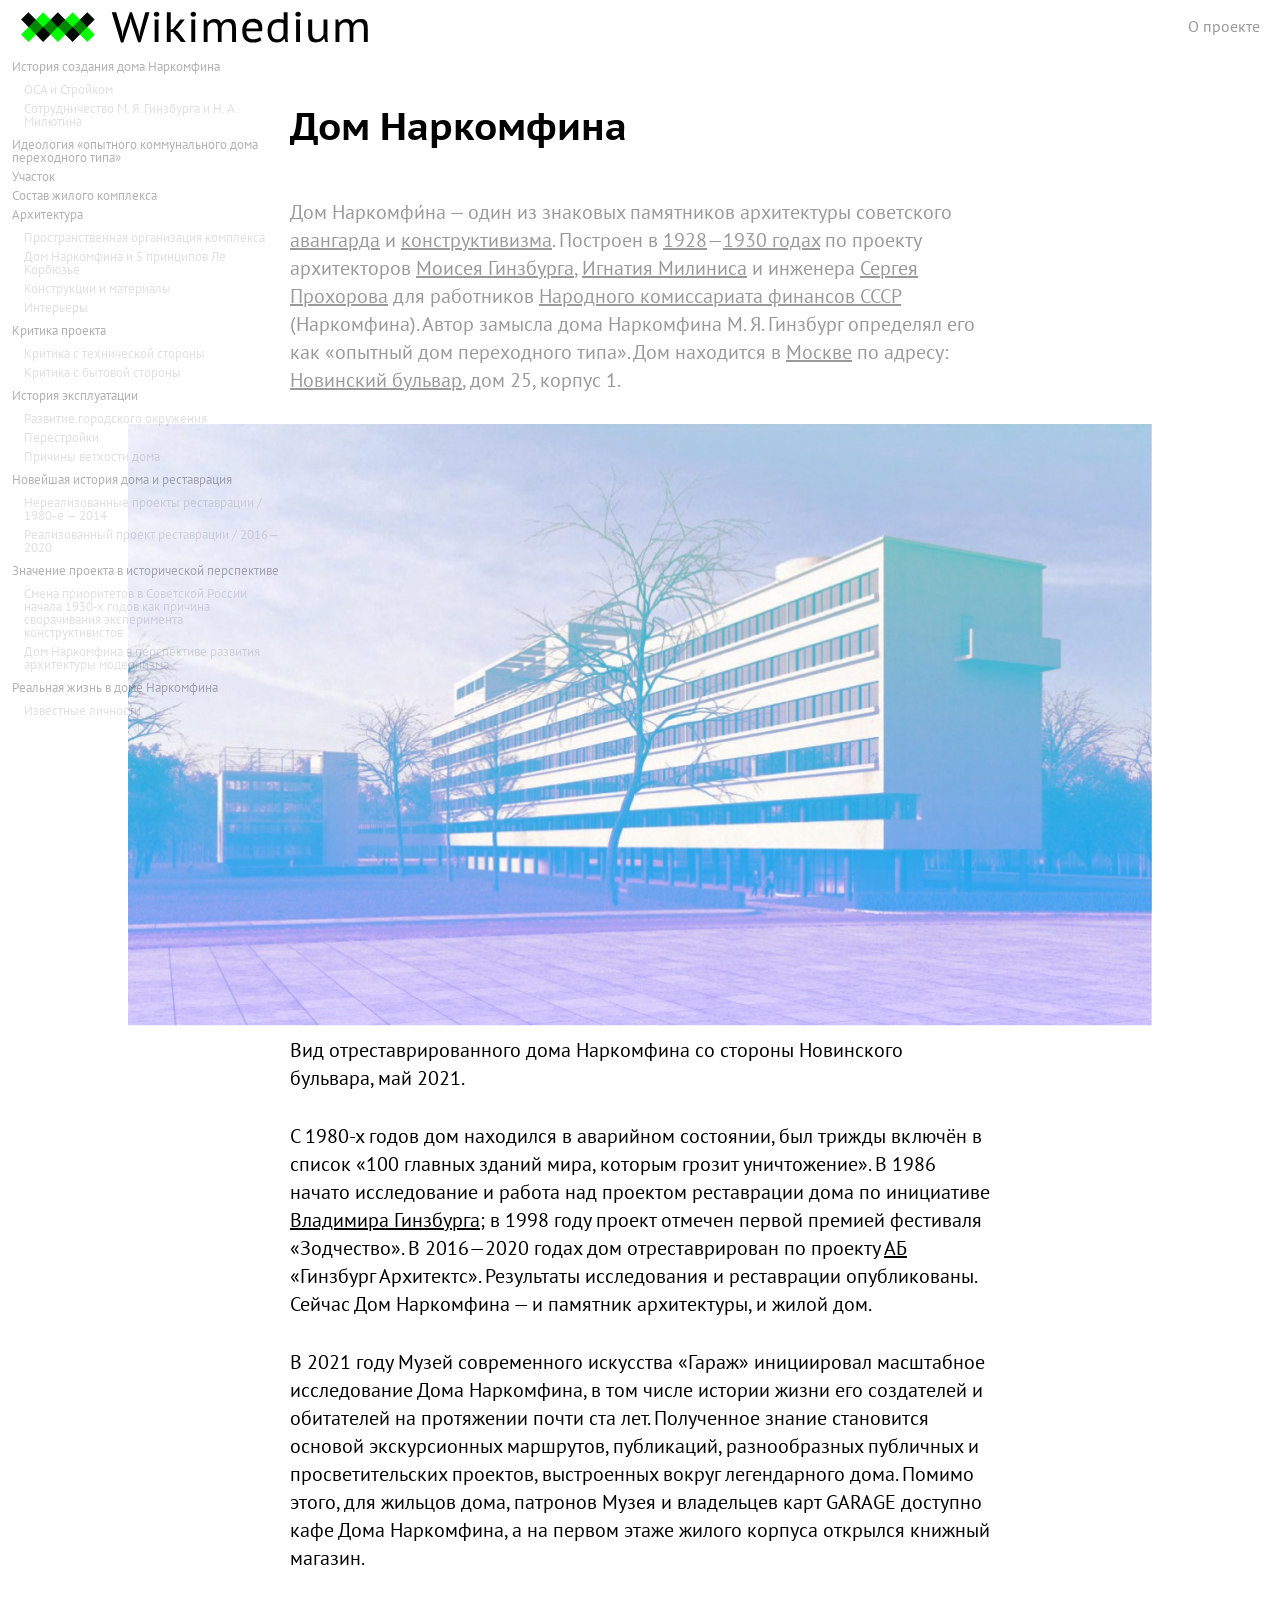
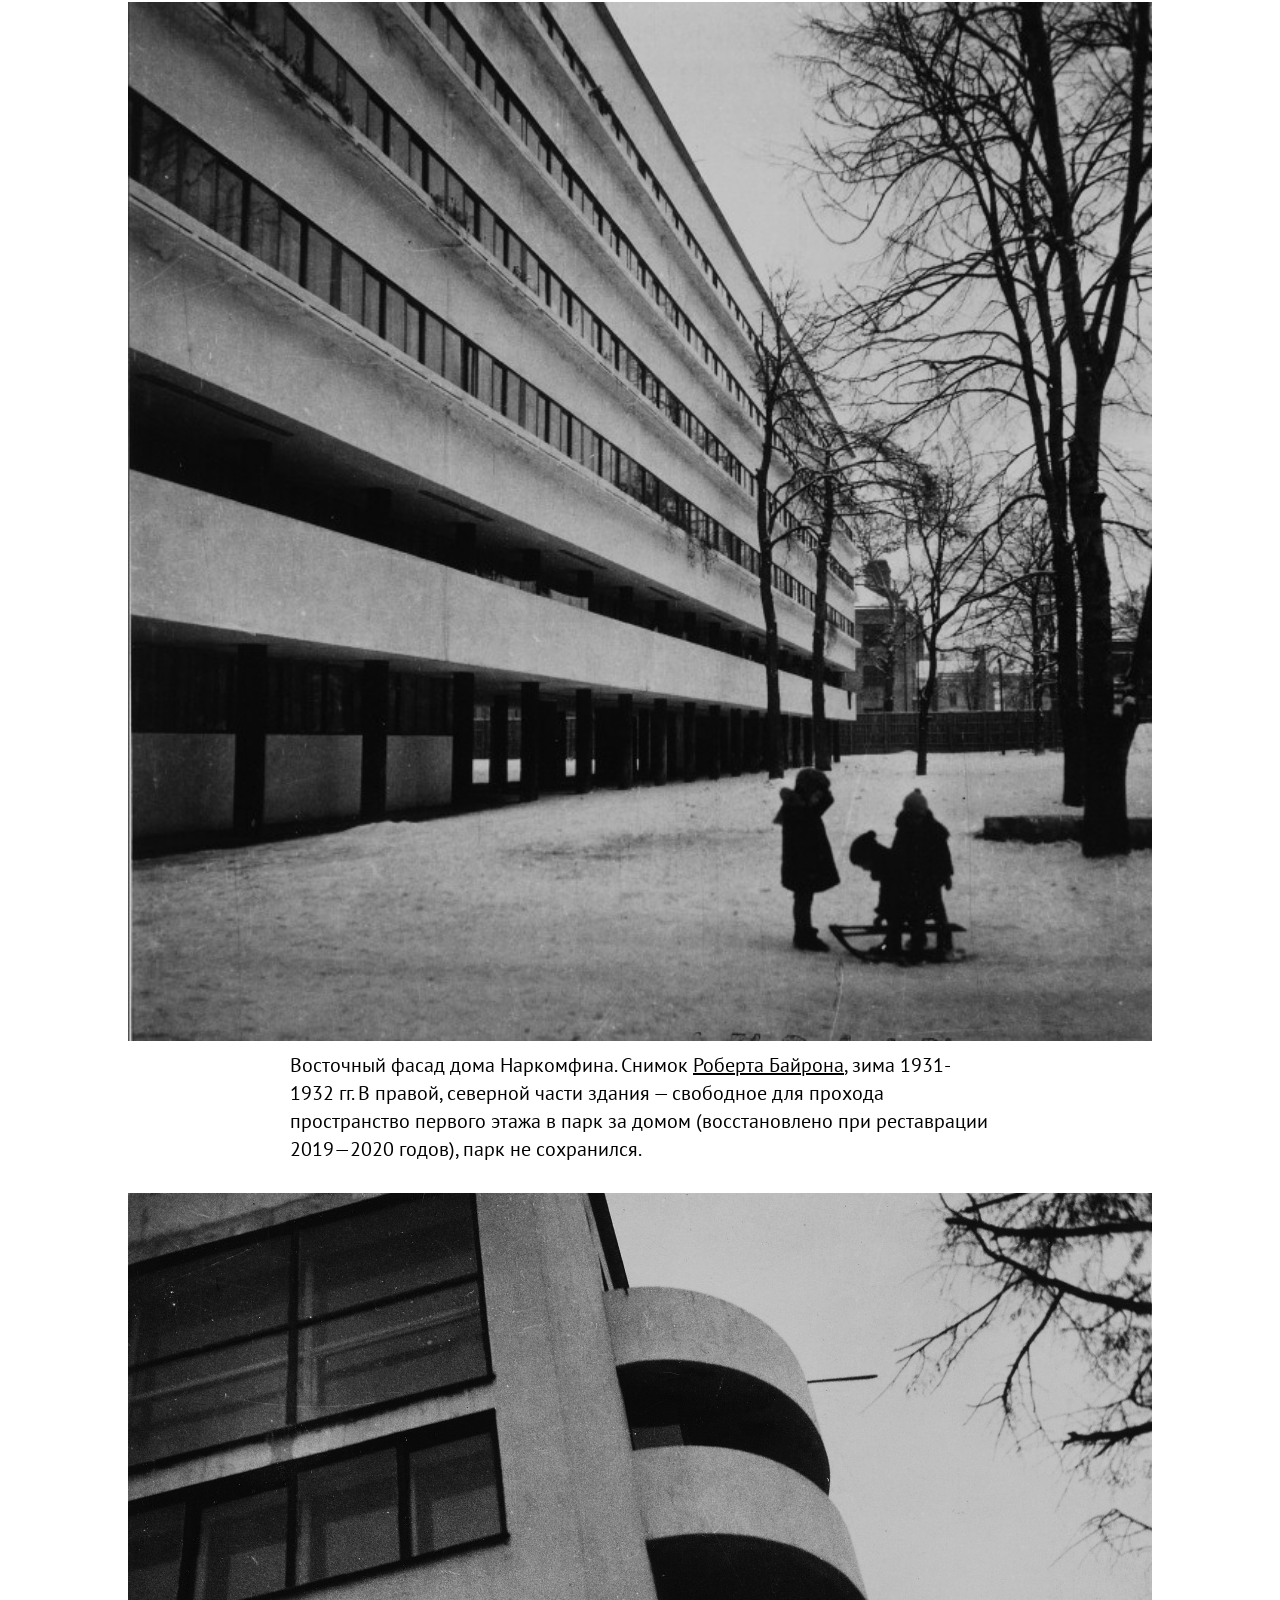
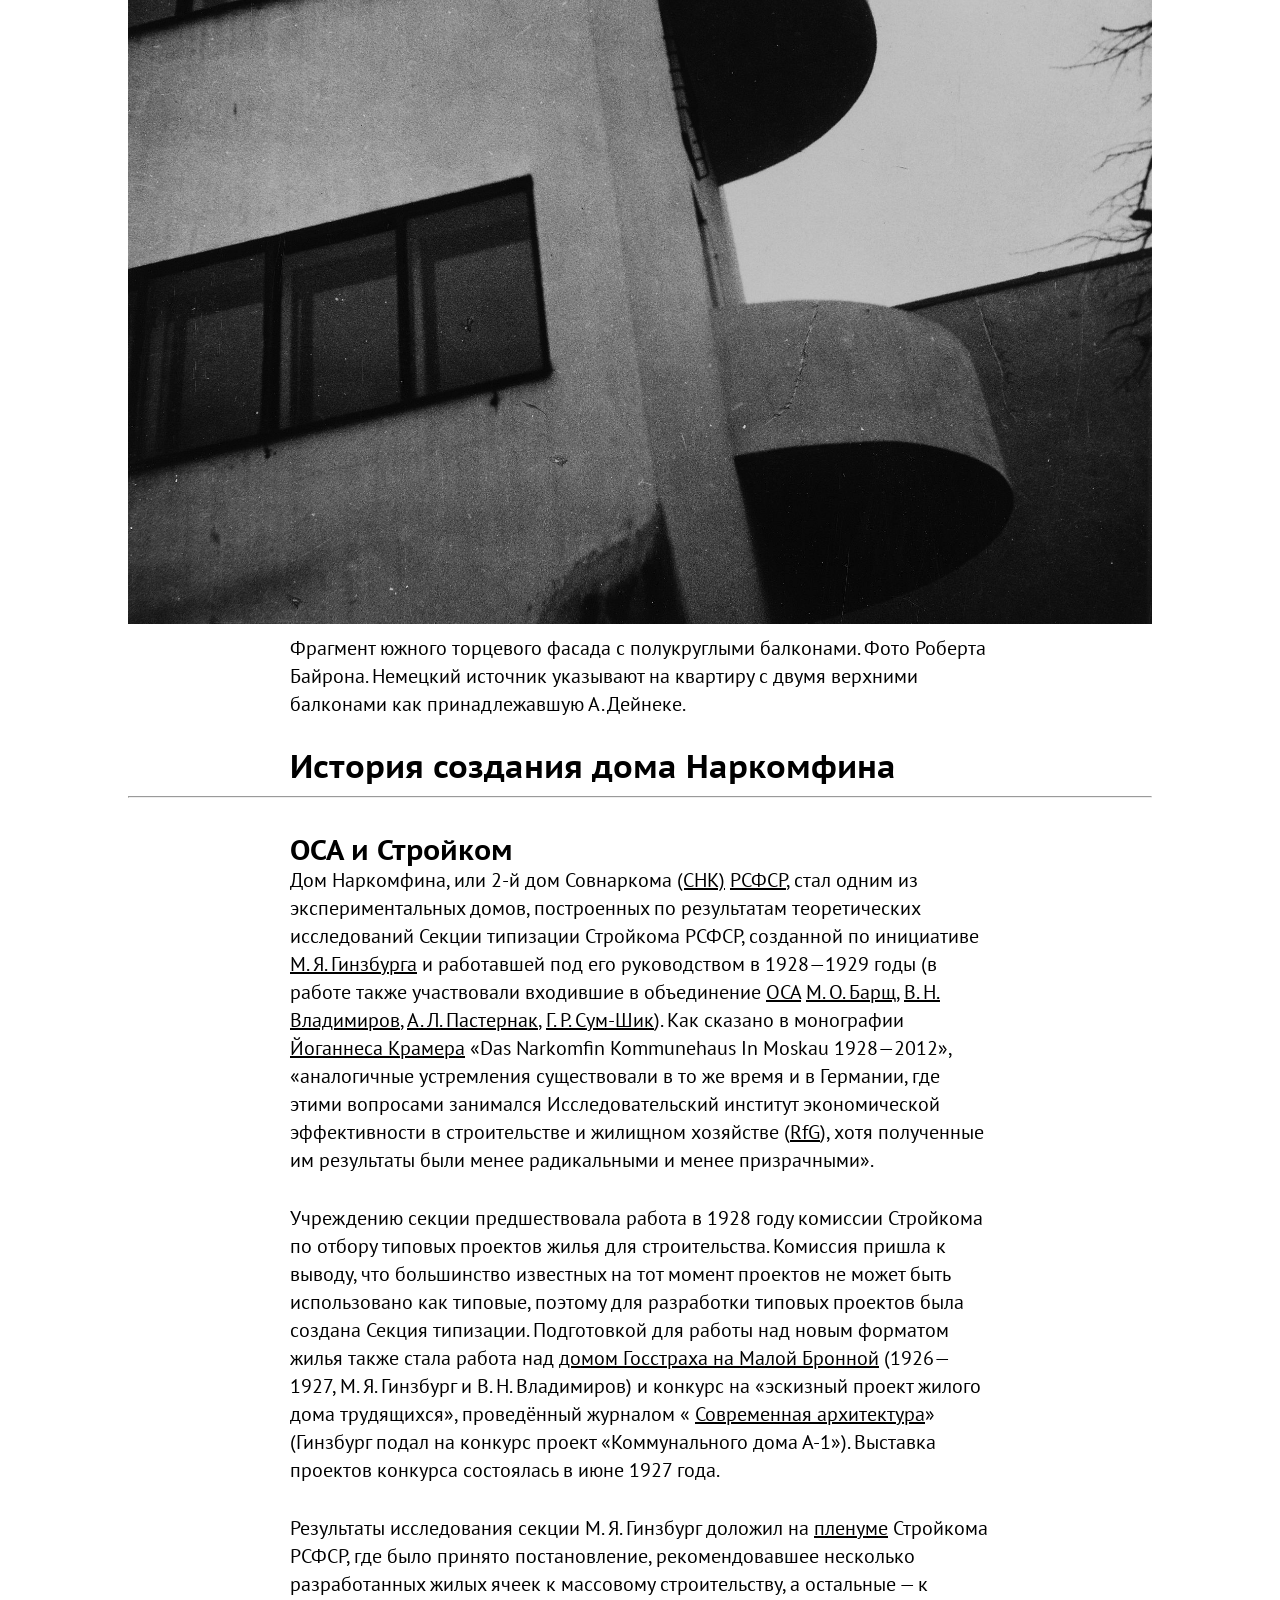
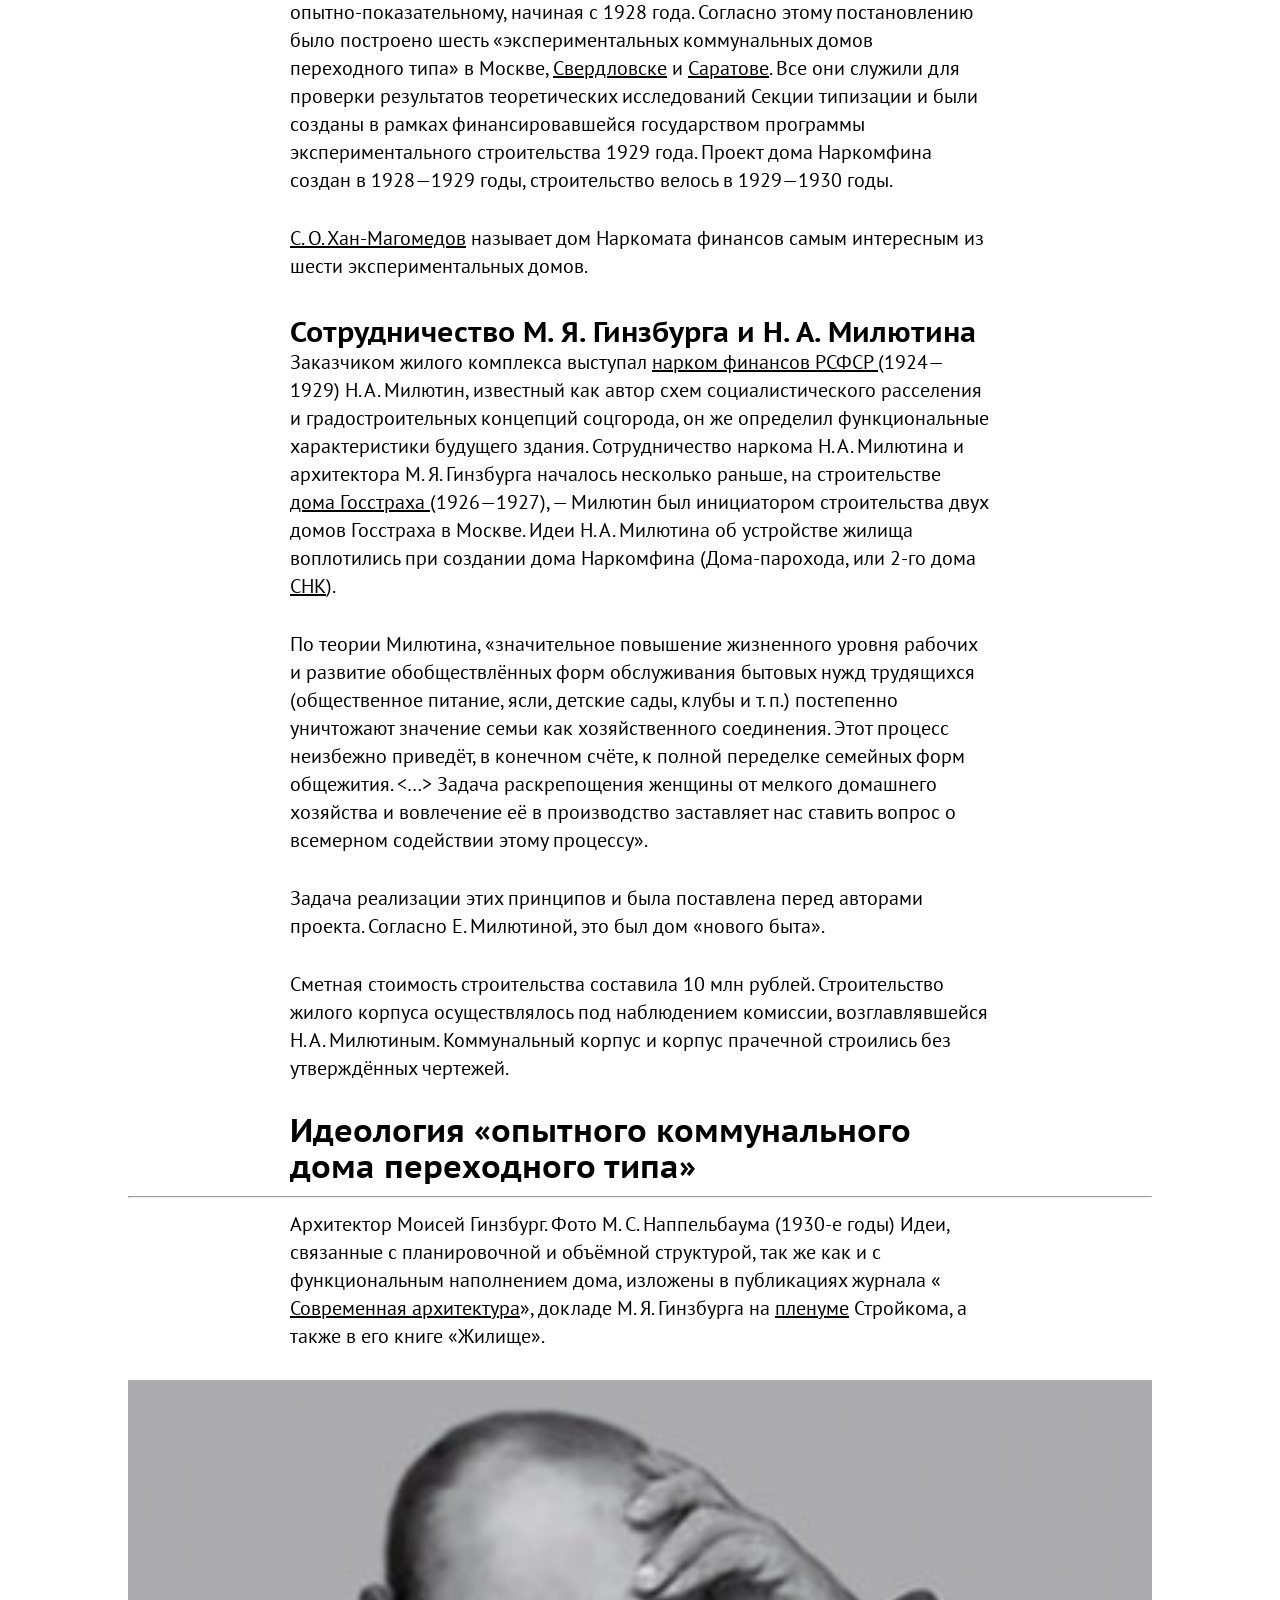
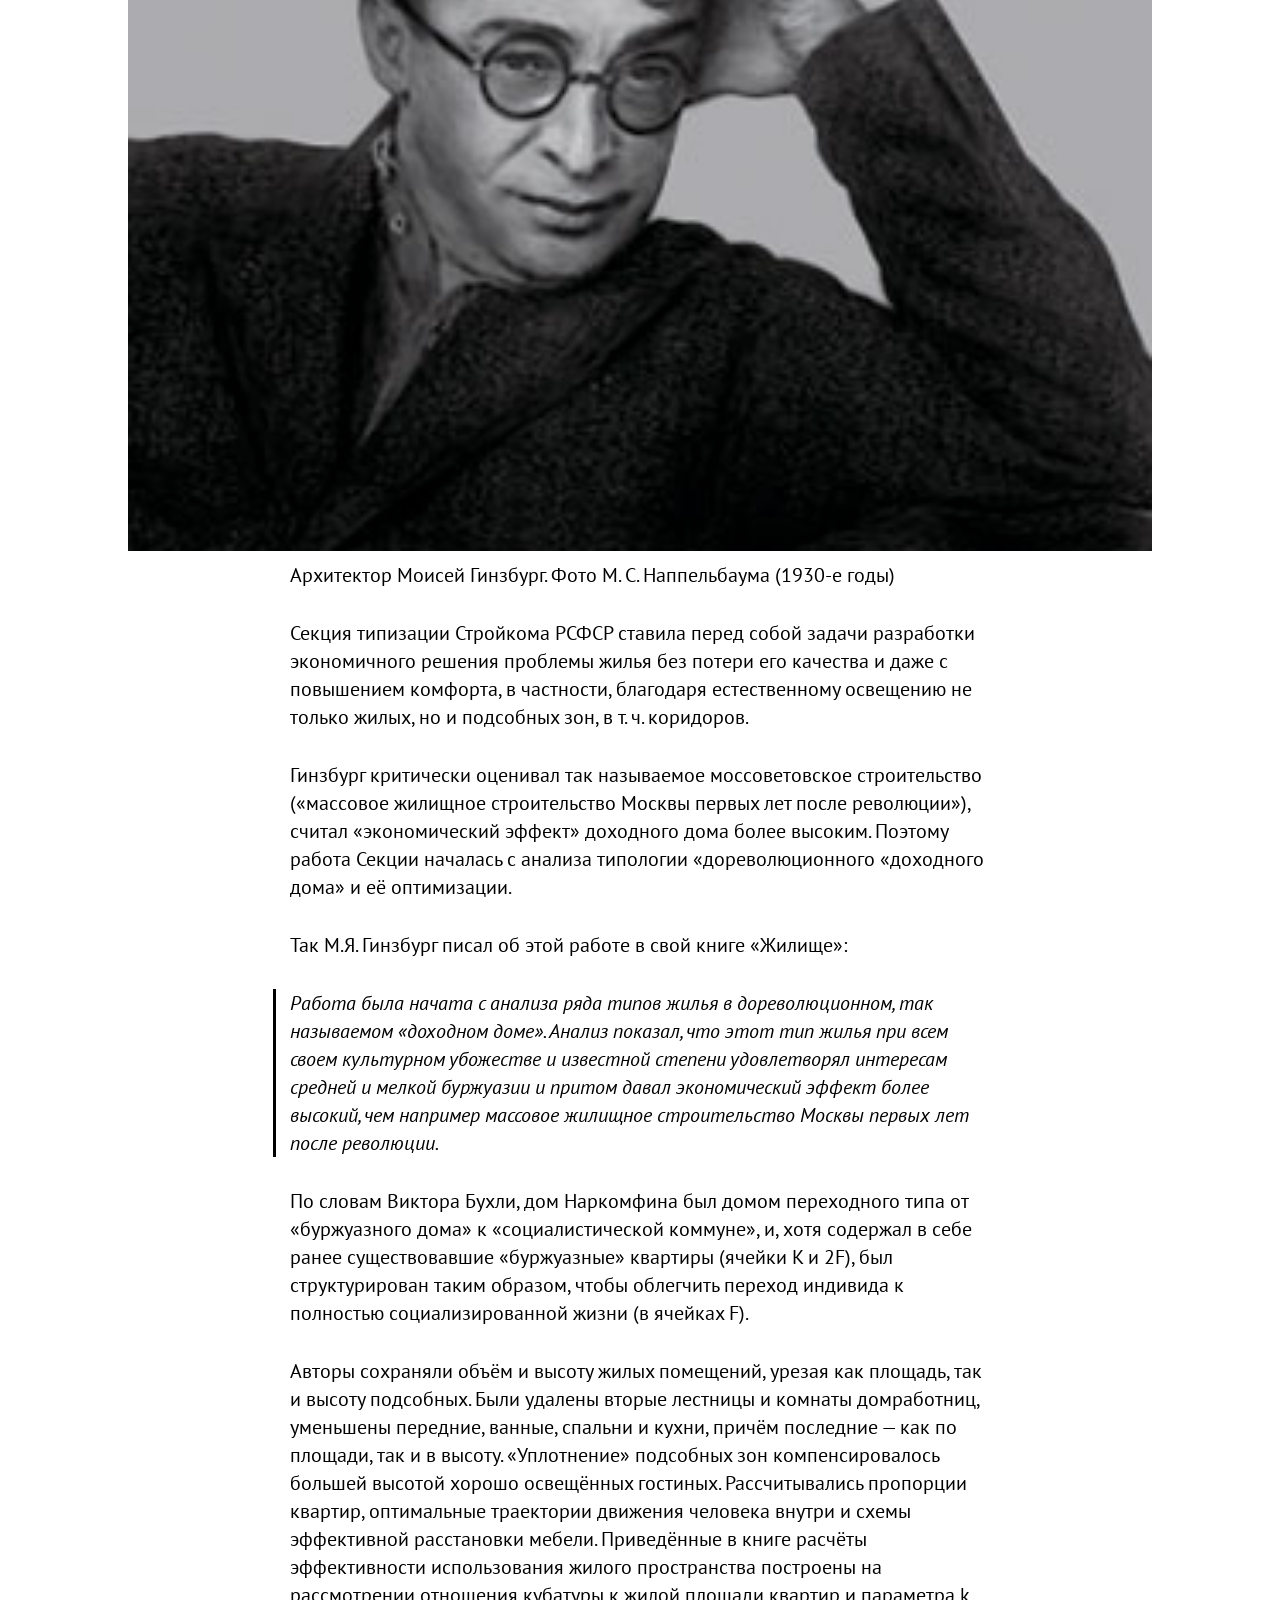
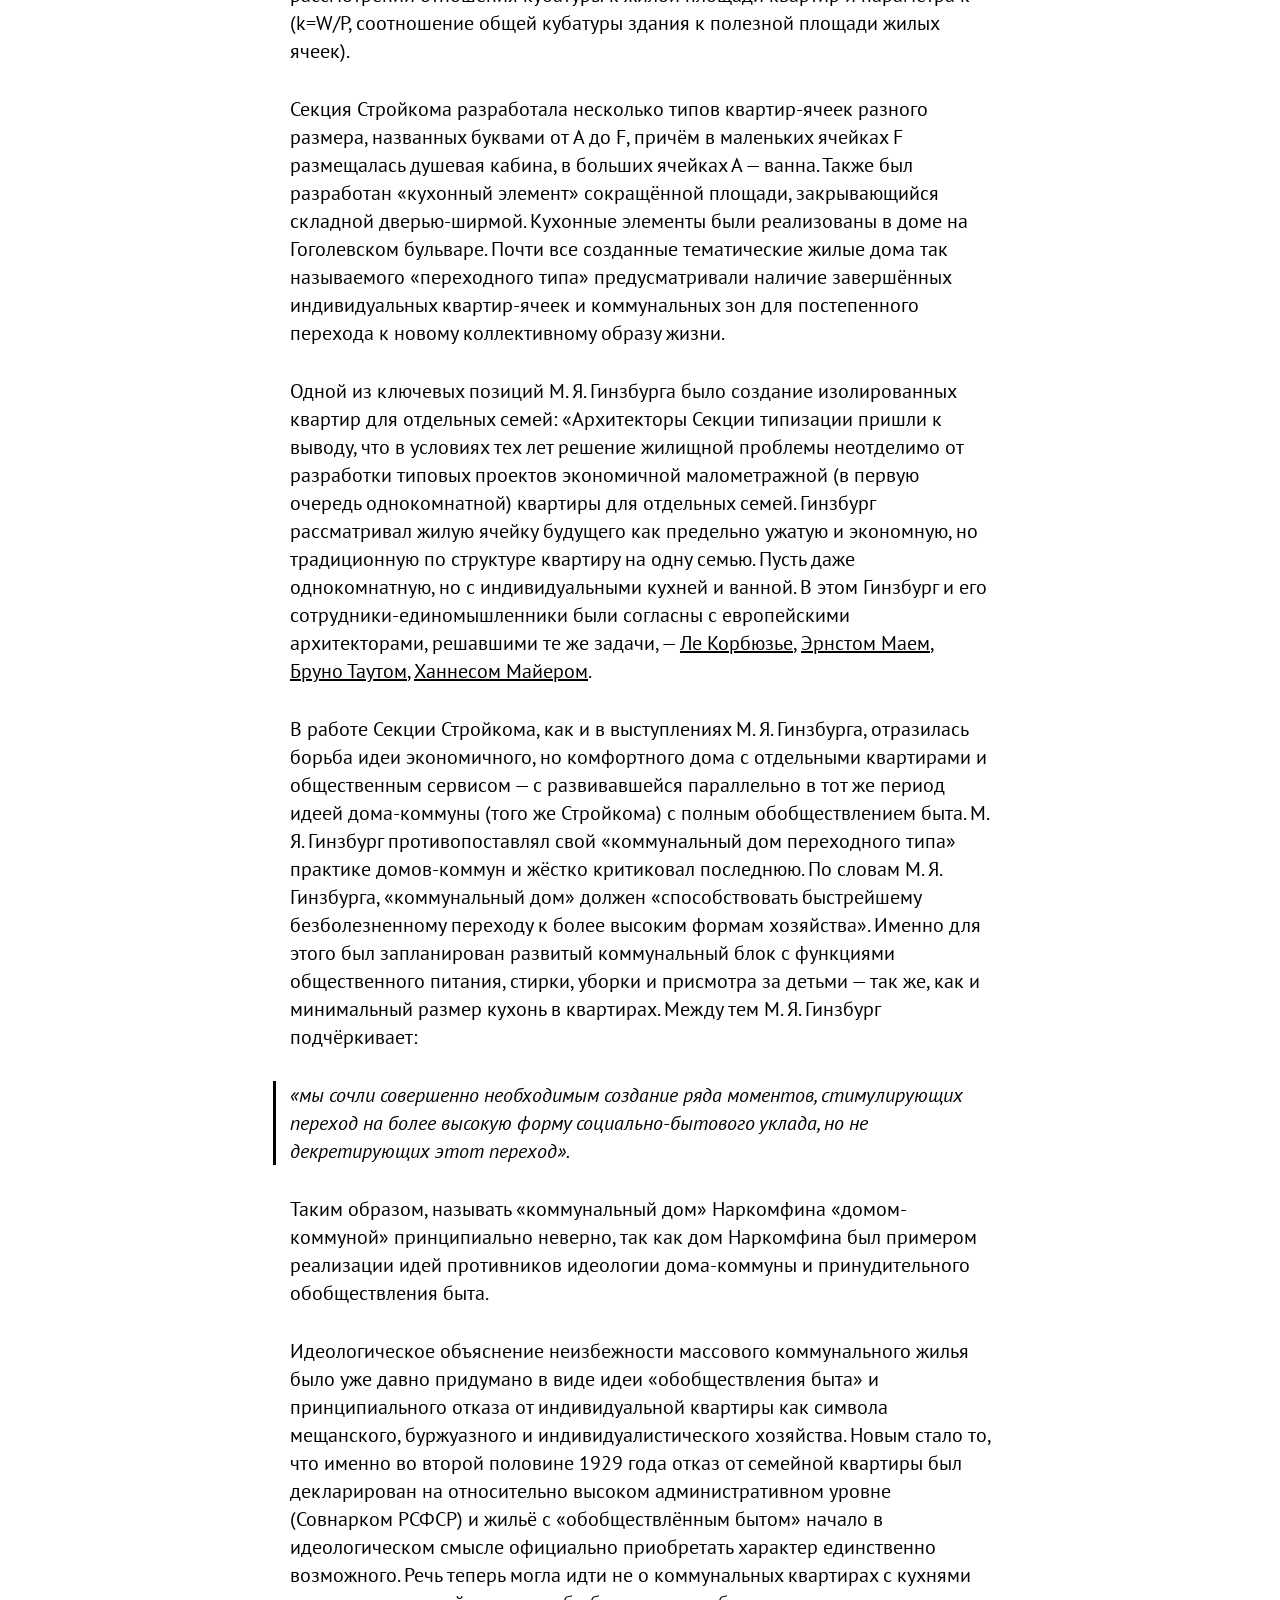
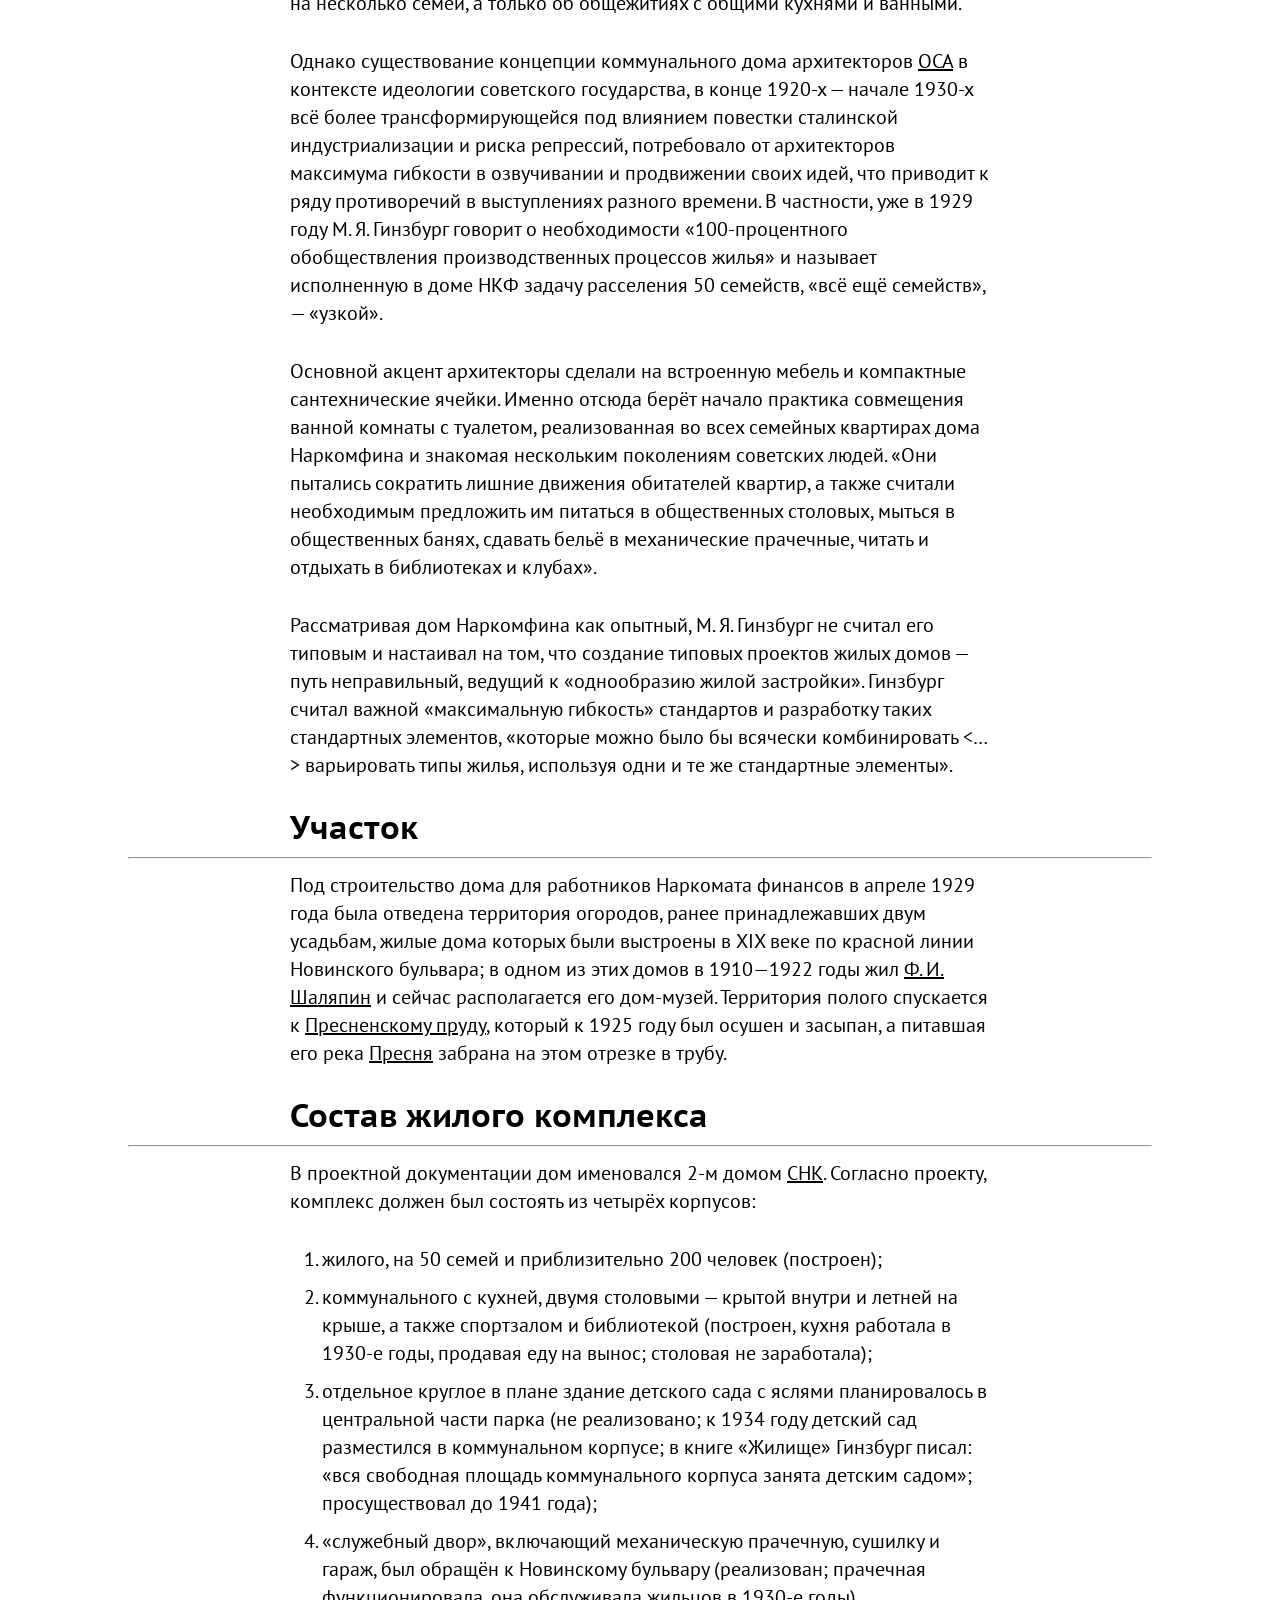
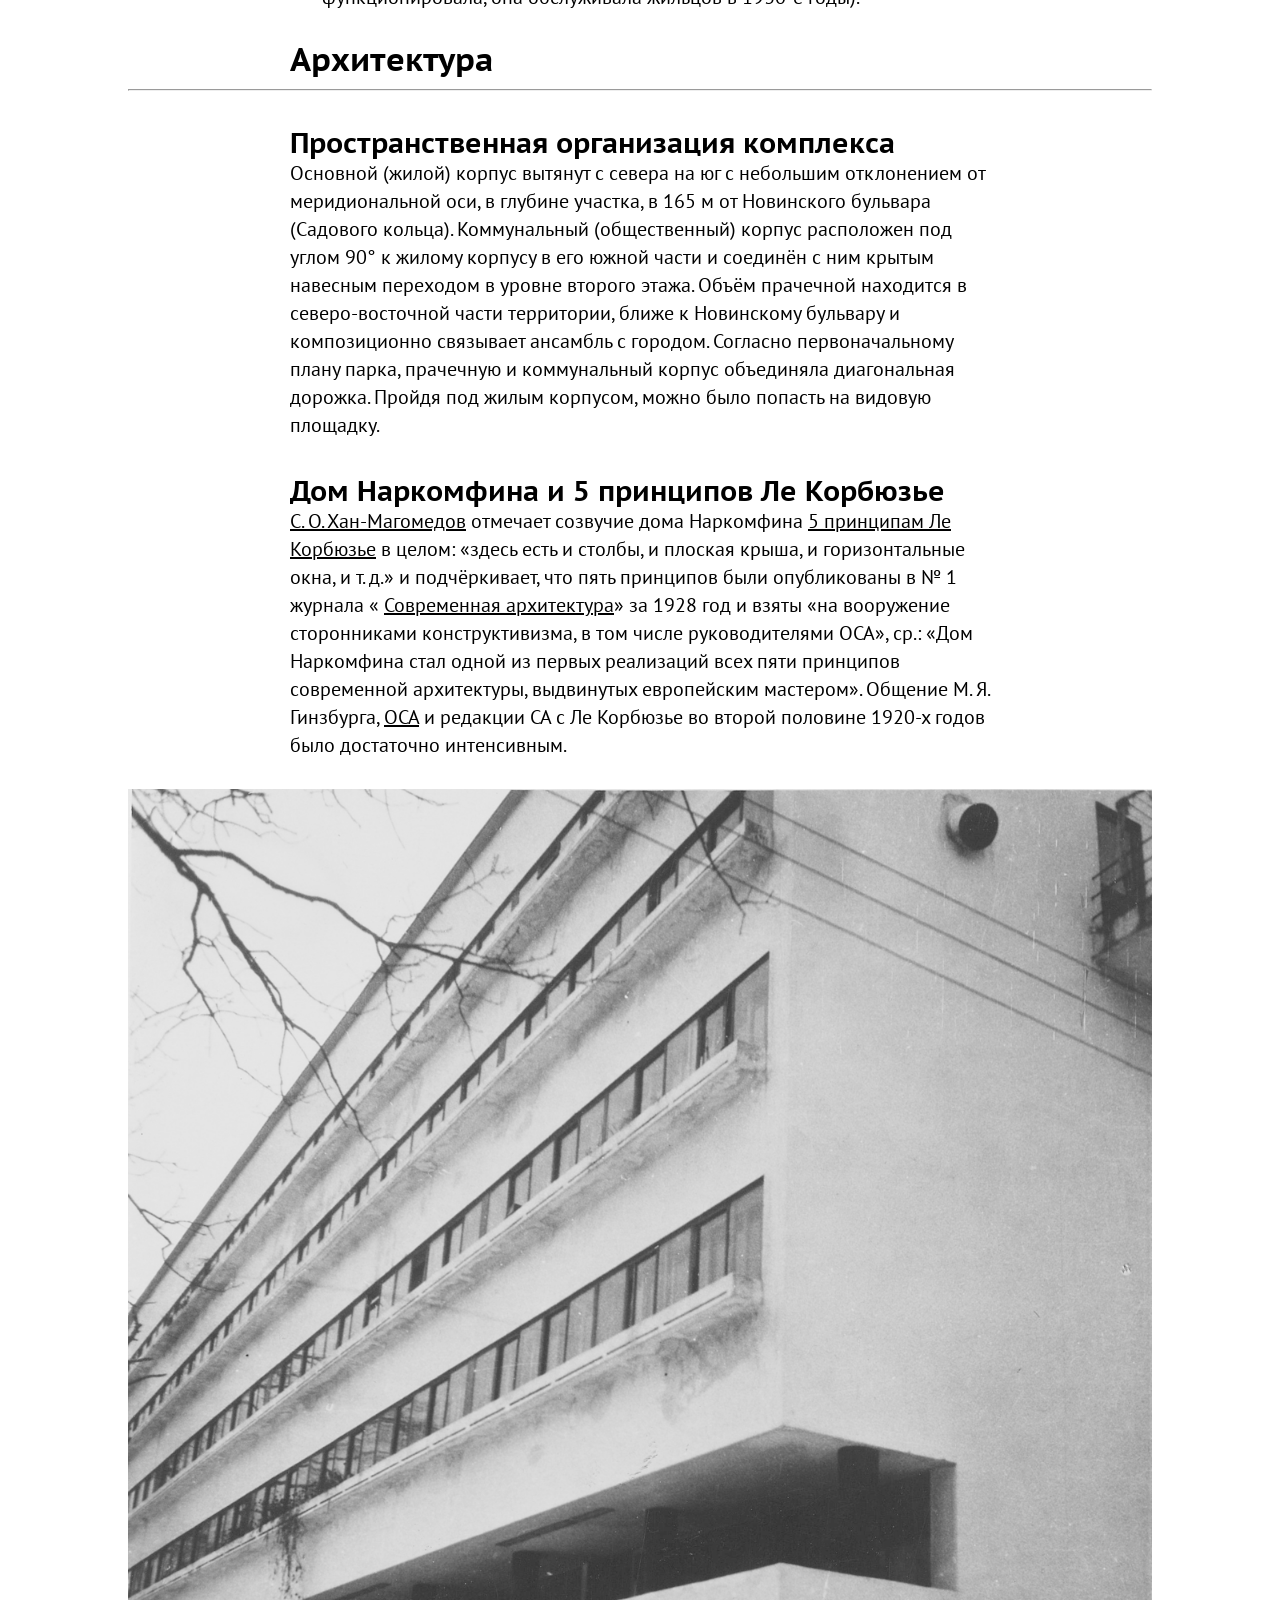
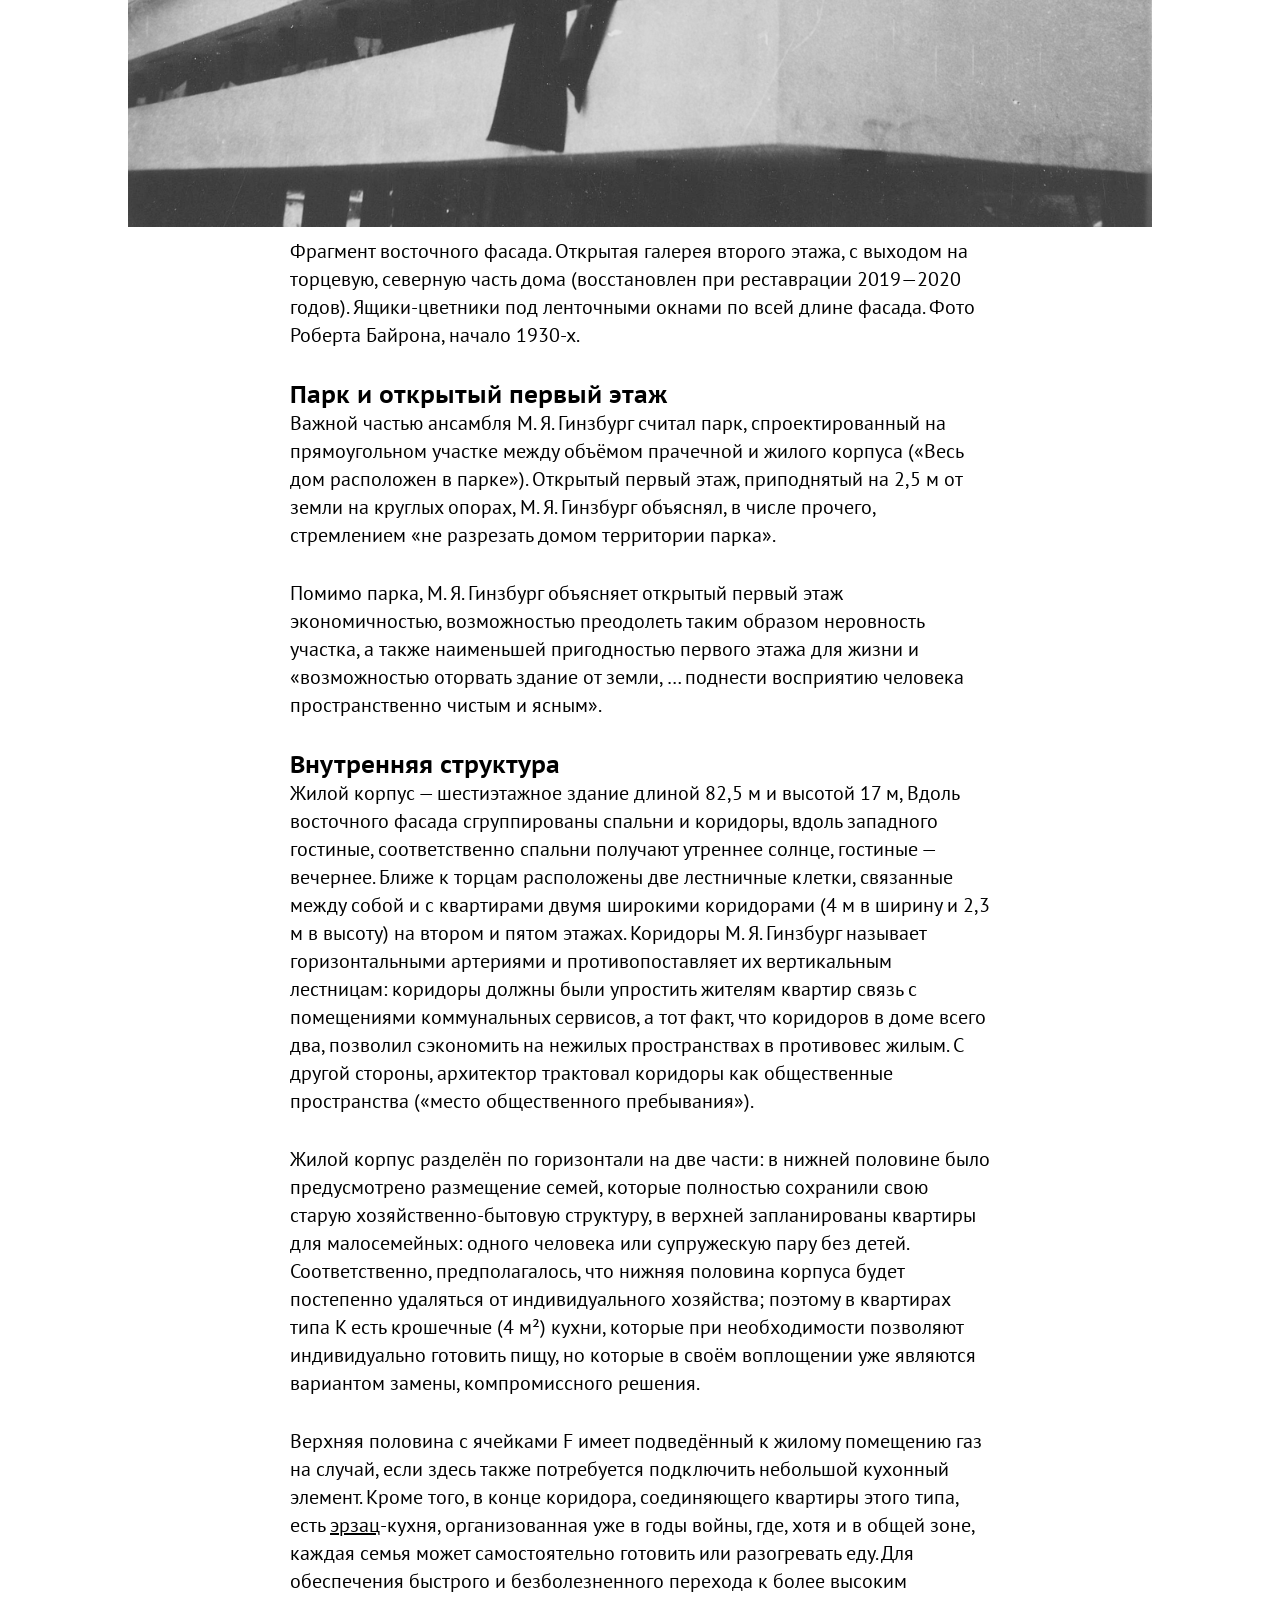
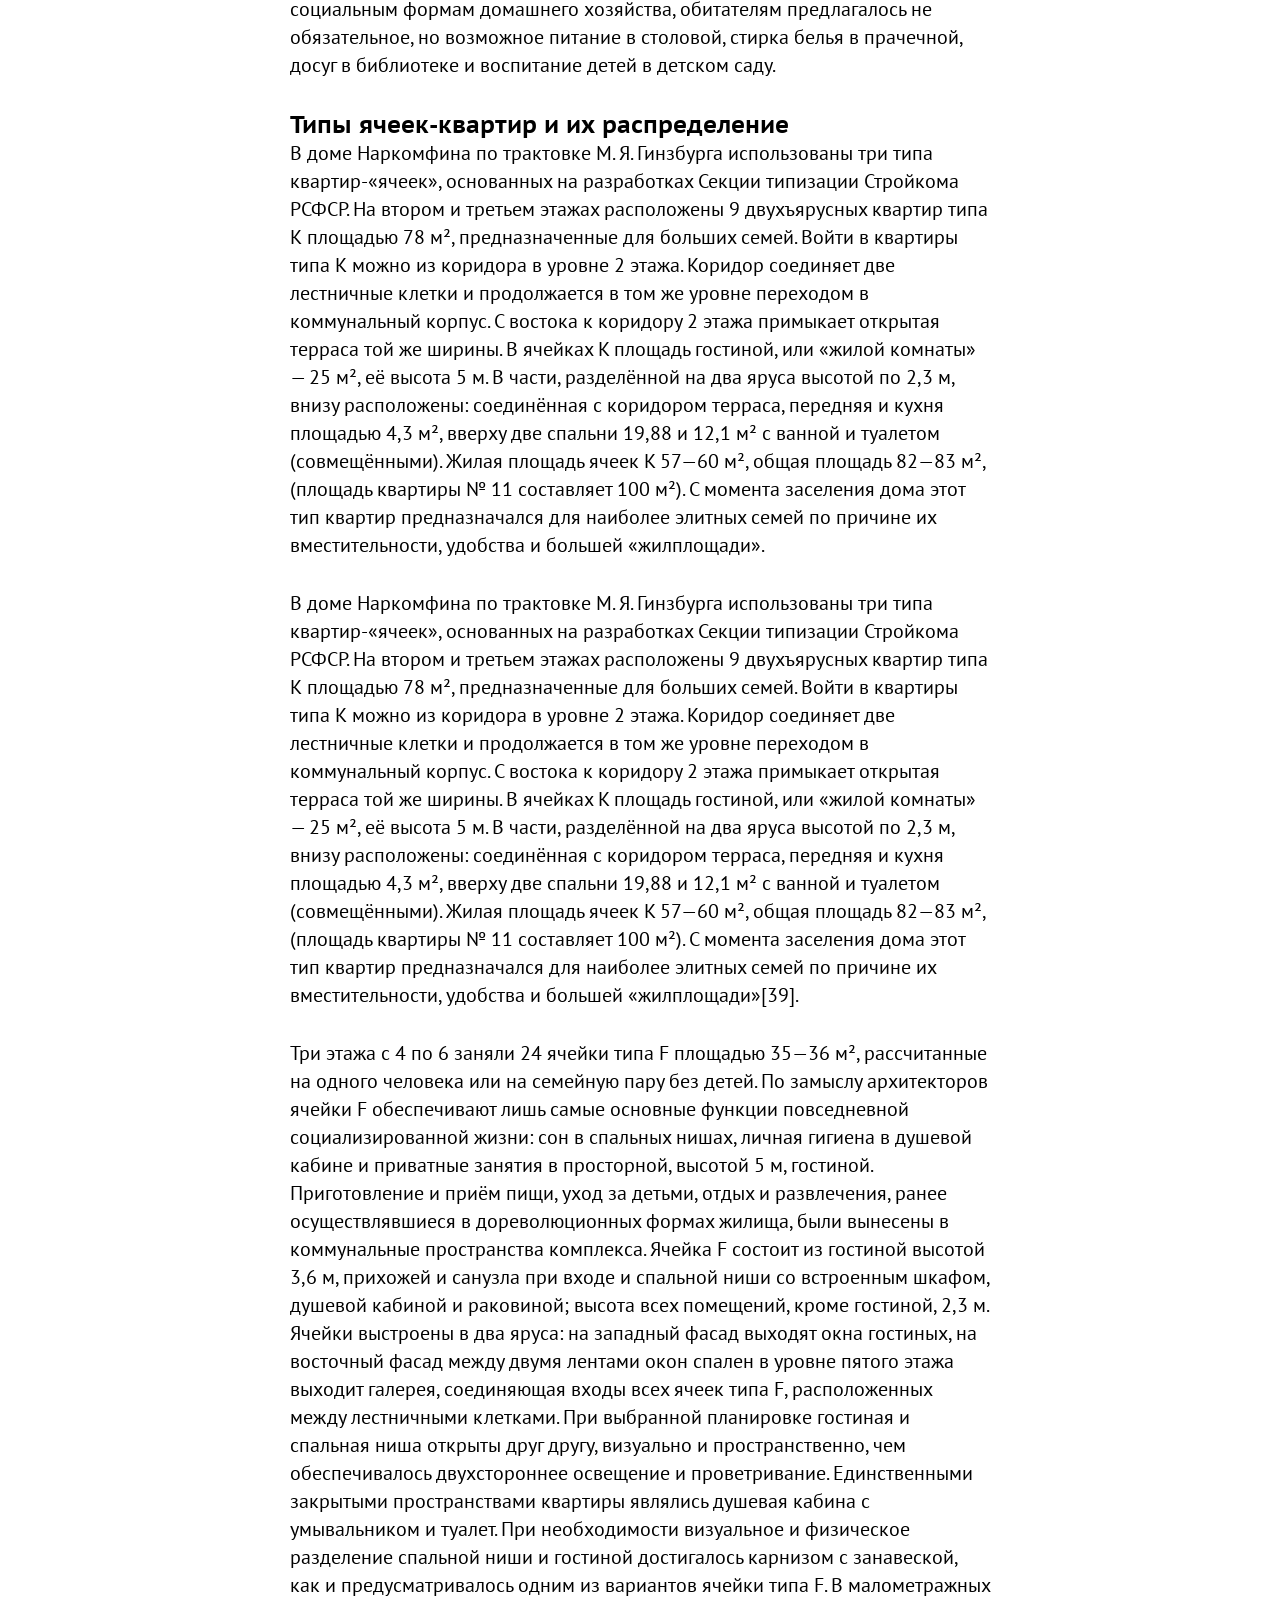
==== index.html @ addee4f9 "подготовка к публикации" ====
<!DOCTYPE html>
<html lang="ru">
  <head>
    <meta charset="UTF-8" />
    <meta name="viewport" content="width=device-width, initial-scale=1.0" />
    <title>Дом наркомфина</title>
    <link rel="stylesheet" href="stylesheets/style.css" />
    <link rel="icon" href="images/favicon.ico" type="images/x-icon" />
    <link rel="icon" href="images/favicon.png" type="images/png" />
  </head>
  <body>
    <nav class="menubar">
      <a href="index.html">
        <img src="images/logo.svg" alt="" />
      </a>
      <a href="about.html">О проекте</a>
    </nav>
    <nav class="sidebar">
      <ol>
        <li>
          <a href="#1">История создания дома Наркомфина</a>
          <ol>
            <li><a href="#1_1">ОСА и Стройком</a></li>
            <li>
              <a href="#1_2">Сотрудничество М. Я. Гинзбурга и Н. А. Милютина</a>
            </li>
          </ol>
        </li>
        <li>
          <a href="#2"
            >Идеология «опытного коммунального дома переходного типа»</a
          >
        </li>
        <li><a href="#3">Участок</a></li>
        <li><a href="#4">Состав жилого комплекса</a></li>
        <li>
          <a href="#5">Архитектура</a>
          <ol>
            <li>
              <a href="#5_1">Пространственная организация комплекса</a>
            </li>
            <li>
              <a href="#5_2">Дом Наркомфина и 5 принципов Ле Корбюзье</a>
              <!--<ol>
                <li><a href="#5_2_1">Парк и открытый первый этаж</a></li>
                <li><a href="#5_2_2">Внутренняя структура</a></li>
                <li>
                  <a href="#5_2_3">Типы ячеек-квартир и их распределение</a>
                </li>
                <li>
                  <a href="#5_2_4">Архитектура коммунального корпуса</a>
                </li>
                <li><a href="#5_2_5">Фасады</a></li>
              </ol>-->
            </li>
            <li>
              <a href="#5_3">Конструкции и материалы</a>
              <!-- <ol>
                <li><a href="#5_3_1">Железобетонный каркас</a></li>
                <li><a href="#5_3_2">Блоки Прохорова</a></li>
                <li><a href="#5_3_3">Инженерные коммуникации</a></li>
                <li><a href="#5_3_4">Внешние стены</a></li>
                <li>
                  <a href="#5_3_5">Другие экспериментальные материалы</a>
                </li>
                <li><a href="#5_3_6">Цветочницы</a></li>
              </ol> -->
            </li>
            <li>
              <a href="#5_4">Интерьеры</a>
              <!-- <ol>
                <li><a href="#5_4_1">Освещение</a></li>
                <li><a href="#5_4_2">Сдвижные окна</a></li>
                <li><a href="#5_4_3">Цвет</a></li>
              </ol> -->
            </li>
          </ol>
        </li>
        <li>
          <a href="#6">Критика проекта</a>
          <ol>
            <li><a href="#6_1">Критика с технической стороны</a></li>
            <li><a href="#6_2">Критика с бытовой стороны</a></li>
          </ol>
        </li>
        <li>
          <a href="#7">История эксплуатации</a>
          <ol>
            <li><a href="#7_1">Развитие городского окружения</a></li>
            <li><a href="#7_2">Перестройки</a></li>
            <li><a href="#7_3">Причины ветхости дома</a></li>
          </ol>
        </li>
        <li><a href="#8">Новейшая история дома и реставрация</a></li>
        <ol>
          <li>
            <a href="#8_1"
              >Нереализованные проекты реставрации / 1980-е — 2014</a
            >
            <!-- <ol>
              <li>
                <a href="#8_1_1">Первый проект / конец 1980-х годов</a>
              </li>
              <li><a href="#8_1_2">Второй проект / 1990-е годы</a></li>
              <li>
                <a href="#8_1_3">Третий проект / начало 2000-х / апарт-отель</a>
              </li>
              <li><a href="#8_1_4">Эскизный проект / 2014</a></li>
            </ol> -->
          </li>
          <li>
            <a href="#8_2">Реализованный проект реставрации / 2016—2020</a>
            <!-- <ol>
              <li>
                <a href="#8_2_1"
                  >Реставрация объемно-пространственного решения и фасадов</a
                >
              </li>
              <li>
                <a href="8_2_2">Реставрация конструкций и кладки стен</a>
              </li>
              <li>
                <a href="8_2_3"
                  >Реставрация и замена, дополнение внутренних перегородок</a
                >
              </li>
              <li><a href="8_2_4">Реставрация окон и витражей</a></li>
              <li><a href="8_2_5">Реставрация кровель и парапета</a></li>
              <li>
                <a href="8_2_6">Реставрация и приспособление интерьеров</a>
              </li>
              <li>
                <a href="8_2_7">Цвет: исследование и восстановление покрасок</a>
              </li>
              <li><a href="8_2_8">Реставрация полов</a></li>
              <li><a href="8_2_9">Реставрация: издания и награды</a></li>
            </ol> -->
          </li>
        </ol>
        <li>
          <a href="#9">Значение проекта в исторической перспективе</a>
          <ol>
            <li>
              <a href="#9_1"
                >Смена приоритетов в Советской России начала 1930-х годов как
                причина сворачивания эксперимента конструктивистов</a
              >
            </li>
            <li>
              <a href="#9_2"
                >Дом Наркомфина в перспективе развития архитектуры модернизма</a
              >
            </li>
          </ol>
        </li>
        <li>
          <a href="#10">Реальная жизнь в доме Наркомфина</a>
          <ol>
            <li><a href="#10_1">Известные личности</a></li>
          </ol>
        </li>
      </ol>
    </nav>
    <header></header>
    <main>
      <div>
        <!--ОСНОВА-->
        <div>
          <div>
            <h1>Дом Наркомфина</h1>
            <p>
              <b>Дом Наркомфи́на</b> — один из знаковых памятников архитектуры
              советского
              <a
                href="https://ru.wikipedia.org/wiki/%D0%90%D0%B2%D0%B0%D0%BD%D0%B3%D0%B0%D1%80%D0%B4_(%D0%B8%D1%81%D0%BA%D1%83%D1%81%D1%81%D1%82%D0%B2%D0%BE)"
                >авангарда</a
              >
              и
              <a
                href="https://ru.wikipedia.org/wiki/%D0%9A%D0%BE%D0%BD%D1%81%D1%82%D1%80%D1%83%D0%BA%D1%82%D0%B8%D0%B2%D0%B8%D0%B7%D0%BC_(%D0%B8%D1%81%D0%BA%D1%83%D1%81%D1%81%D1%82%D0%B2%D0%BE)"
                >конструктивизма</a
              >. Построен в
              <a href="https://ru.wikipedia.org/wiki/1928_%D0%B3%D0%BE%D0%B4"
                >1928</a
              >—<a href="https://ru.wikipedia.org/wiki/1930_%D0%B3%D0%BE%D0%B4"
                >1930 годах</a
              >
              по проекту архитекторов
              <a
                href="https://ru.wikipedia.org/wiki/%D0%93%D0%B8%D0%BD%D0%B7%D0%B1%D1%83%D1%80%D0%B3,_%D0%9C%D0%BE%D0%B8%D1%81%D0%B5%D0%B9_%D0%AF%D0%BA%D0%BE%D0%B2%D0%BB%D0%B5%D0%B2%D0%B8%D1%87"
                >Моисея Гинзбурга</a
              >,
              <a
                href="https://ru.wikipedia.org/wiki/%D0%9C%D0%B8%D0%BB%D0%B8%D0%BD%D0%B8%D1%81,_%D0%98%D0%B3%D0%BD%D0%B0%D1%82%D0%B8%D0%B9_%D0%A4%D1%80%D0%B0%D0%BD%D1%86%D0%B5%D0%B2%D0%B8%D1%87"
                >Игнатия Милиниса</a
              >
              и инженера
              <a
                href="https://ru.wikipedia.org/wiki/%D0%A1%D0%B5%D1%80%D0%B3%D0%B5%D0%B9_%D0%9B%D1%8C%D0%B2%D0%BE%D0%B2%D0%B8%D1%87_%D0%9F%D1%80%D0%BE%D1%85%D0%BE%D1%80%D0%BE%D0%B2"
                >Сергея Прохорова</a
              >
              для работников
              <a
                href="https://ru.wikipedia.org/wiki/%D0%9D%D0%B0%D1%80%D0%BE%D0%B4%D0%BD%D1%8B%D0%B9_%D0%BA%D0%BE%D0%BC%D0%B8%D1%81%D1%81%D0%B0%D1%80%D0%B8%D0%B0%D1%82_%D1%84%D0%B8%D0%BD%D0%B0%D0%BD%D1%81%D0%BE%D0%B2_%D0%A1%D0%A1%D0%A1%D0%A0"
                >Народного комиссариата финансов СССР</a
              >
              (Наркомфина). Автор замысла дома Наркомфина М. Я. Гинзбург
              определял его как «опытный дом переходного типа». Дом находится в
              <a
                href="https://ru.wikipedia.org/wiki/%D0%9C%D0%BE%D1%81%D0%BA%D0%B2%D0%B0"
                >Москве</a
              >
              по адресу:
              <a
                href="https://ru.wikipedia.org/wiki/%D0%9D%D0%BE%D0%B2%D0%B8%D0%BD%D1%81%D0%BA%D0%B8%D0%B9_%D0%B1%D1%83%D0%BB%D1%8C%D0%B2%D0%B0%D1%80"
                >Новинский бульвар</a
              >, дом 25, корпус 1.
            </p>
          </div>
          <div>
            <img src="images/narkomfin.jpg" alt="Дом Наркомфина." />
            <p>
              Вид отреставрированного дома Наркомфина со стороны Новинского
              бульвара, май 2021.
            </p>
          </div>
          <div>
            <p>
              С 1980-х годов дом находился в аварийном состоянии, был трижды
              включён в список «100 главных зданий мира, которым грозит
              уничтожение». В 1986 начато исследование и работа над проектом
              реставрации дома по инициативе
              <a
                href="https://ru.wikipedia.org/wiki/%D0%93%D0%B8%D0%BD%D0%B7%D0%B1%D1%83%D1%80%D0%B3,_%D0%92%D0%BB%D0%B0%D0%B4%D0%B8%D0%BC%D0%B8%D1%80_%D0%9C%D0%BE%D0%B8%D1%81%D0%B5%D0%B5%D0%B2%D0%B8%D1%87"
                >Владимира Гинзбурга</a
              >; в 1998 году проект отмечен первой премией фестиваля
              «Зодчество». В 2016—2020 годах дом отреставрирован по проекту
              <a
                href="https://ru.wikipedia.org/wiki/%D0%90%D1%80%D1%85%D0%B8%D1%82%D0%B5%D0%BA%D1%82%D1%83%D1%80%D0%BD%D0%BE%D0%B5_%D0%B1%D1%8E%D1%80%D0%BE"
              >
                АБ
              </a>
              «Гинзбург Архитектс». Результаты исследования и реставрации
              опубликованы. Сейчас Дом Наркомфина — и памятник архитектуры, и
              жилой дом.
            </p>
            <p>
              В 2021 году Музей современного искусства «Гараж» инициировал
              масштабное исследование Дома Наркомфина, в том числе истории жизни
              его создателей и обитателей на протяжении почти ста лет.
              Полученное знание становится основой экскурсионных маршрутов,
              публикаций, разнообразных публичных и просветительских проектов,
              выстроенных вокруг легендарного дома. Помимо этого, для жильцов
              дома, патронов Музея и владельцев карт GARAGE доступно кафе Дома
              Наркомфина, а на первом этаже жилого корпуса открылся книжный
              магазин.
            </p>
            <div>
              <img
                src="Narkmomfinfoto2.jpg"
                alt="Восточный фасад дома Наркомфина."
              />
              <p>
                Восточный фасад дома Наркомфина. Снимок
                <a
                  href="https://ru.wikipedia.org/wiki/%D0%91%D0%B0%D0%B9%D1%80%D0%BE%D0%BD,_%D0%A0%D0%BE%D0%B1%D0%B5%D1%80%D1%82"
                  >Роберта Байрона</a
                >, зима 1931-1932 гг. В правой, северной части здания —
                свободное для прохода пространство первого этажа в парк за домом
                (восстановлено при реставрации 2019—2020 годов), парк не
                сохранился.
              </p>
            </div>
            <div>
              <img
                src="Narkonfin-apartments-moscow-russia-architects-ginsburg-m-milinis-i-1928-1929-photograph-photographer-robert-byron3.png"
                alt="Фрагмент южного торцевого фасада с полукруглыми балконами."
              />
              <p>
                Фрагмент южного торцевого фасада с полукруглыми балконами. Фото
                Роберта Байрона. Немецкий источник указывают на квартиру с двумя
                верхними балконами как принадлежавшую А. Дейнеке.
              </p>
            </div>
          </div>
        </div>
        <!--ССЫЛКИ-->
        <div>
          <!--<h2>Содержание</h2>-->
        </div>
        <!--ТЕКСТ-->
        <div>
          <div>
            <h2 id="1">История создания дома Наркомфина</h2>
            <hr />
            <div>
              <h3 id="1_1">ОСА и Стройком</h3>
              <p>
                Дом Наркомфина, или 2-й дом Совнаркома
                <a
                  href="https://ru.wikipedia.org/wiki/%D0%A1%D0%BE%D0%B2%D0%B5%D1%82_%D0%BD%D0%B0%D1%80%D0%BE%D0%B4%D0%BD%D1%8B%D1%85_%D0%BA%D0%BE%D0%BC%D0%B8%D1%81%D1%81%D0%B0%D1%80%D0%BE%D0%B2"
                  >(СНК)</a
                >
                <a
                  href="https://ru.wikipedia.org/wiki/%D0%A0%D0%BE%D1%81%D1%81%D0%B8%D0%B9%D1%81%D0%BA%D0%B0%D1%8F_%D0%A1%D0%BE%D0%B2%D0%B5%D1%82%D1%81%D0%BA%D0%B0%D1%8F_%D0%A4%D0%B5%D0%B4%D0%B5%D1%80%D0%B0%D1%82%D0%B8%D0%B2%D0%BD%D0%B0%D1%8F_%D0%A1%D0%BE%D1%86%D0%B8%D0%B0%D0%BB%D0%B8%D1%81%D1%82%D0%B8%D1%87%D0%B5%D1%81%D0%BA%D0%B0%D1%8F_%D0%A0%D0%B5%D1%81%D0%BF%D1%83%D0%B1%D0%BB%D0%B8%D0%BA%D0%B0"
                  >РСФСР</a
                >, стал одним из экспериментальных домов, построенных по
                результатам теоретических исследований Секции типизации
                Стройкома РСФСР, созданной по инициативе
                <a
                  href="https://ru.wikipedia.org/wiki/%D0%93%D0%B8%D0%BD%D0%B7%D0%B1%D1%83%D1%80%D0%B3,_%D0%9C%D0%BE%D0%B8%D1%81%D0%B5%D0%B9_%D0%AF%D0%BA%D0%BE%D0%B2%D0%BB%D0%B5%D0%B2%D0%B8%D1%87"
                  >М. Я. Гинзбурга</a
                >
                и работавшей под его руководством в 1928—1929 годы (в работе
                также участвовали входившие в объединение
                <a
                  href="https://ru.wikipedia.org/wiki/%D0%9E%D0%B1%D1%8A%D0%B5%D0%B4%D0%B8%D0%BD%D0%B5%D0%BD%D0%B8%D0%B5_%D1%81%D0%BE%D0%B2%D1%80%D0%B5%D0%BC%D0%B5%D0%BD%D0%BD%D1%8B%D1%85_%D0%B0%D1%80%D1%85%D0%B8%D1%82%D0%B5%D0%BA%D1%82%D0%BE%D1%80%D0%BE%D0%B2"
                  >ОСА</a
                >
                <a
                  href="https://ru.wikipedia.org/wiki/%D0%91%D0%B0%D1%80%D1%89,_%D0%9C%D0%B8%D1%85%D0%B0%D0%B8%D0%BB_%D0%9E%D1%81%D0%B8%D0%BF%D0%BE%D0%B2%D0%B8%D1%87"
                  >М. О. Барщ</a
                >,
                <a
                  href="https://ru.wikipedia.org/wiki/%D0%92%D0%BB%D0%B0%D0%B4%D0%B8%D0%BC%D0%B8%D1%80%D0%BE%D0%B2,_%D0%92%D1%8F%D1%87%D0%B5%D1%81%D0%BB%D0%B0%D0%B2_%D0%9D%D0%B8%D0%BA%D0%BE%D0%BB%D0%B0%D0%B5%D0%B2%D0%B8%D1%87"
                  >В. Н. Владимиров</a
                >,
                <a
                  href="https://ru.wikipedia.org/wiki/%D0%9F%D0%B0%D1%81%D1%82%D0%B5%D1%80%D0%BD%D0%B0%D0%BA,_%D0%90%D0%BB%D0%B5%D0%BA%D1%81%D0%B0%D0%BD%D0%B4%D1%80_%D0%9B%D0%B5%D0%BE%D0%BD%D0%B8%D0%B4%D0%BE%D0%B2%D0%B8%D1%87"
                  >А. Л. Пастернак</a
                >,
                <a
                  href="https://ru.wikipedia.org/w/index.php?title=%D0%A1%D1%83%D0%BC-%D0%A8%D0%B8%D0%BA,_%D0%93%D1%80%D0%B8%D0%B3%D0%BE%D1%80%D0%B8%D0%B9_%D0%A0%D0%BE%D0%BC%D0%B0%D0%BD%D0%BE%D0%B2%D0%B8%D1%87&action=edit&redlink=1"
                  >Г. Р. Сум-Шик</a
                >). Как сказано в монографии
                <a
                  href="https://ru.wikipedia.org/w/index.php?title=%D0%9A%D1%80%D0%B0%D0%BC%D0%B5%D1%80,_%D0%99%D0%BE%D0%B3%D0%B0%D0%BD%D0%BD%D0%B5%D1%81&action=edit&redlink=1"
                  >Йоганнеса Крамера</a
                >
                «Das Narkomfin Kommunehaus In Moskau 1928—2012», «аналогичные
                устремления существовали в то же время и в Германии, где этими
                вопросами занимался Исследовательский институт экономической
                эффективности в строительстве и жилищном хозяйстве (<a
                  href="https://ru.wikipedia.org/w/index.php?title=%D0%A0%D0%B5%D0%B9%D1%85%D1%81%D1%81%D0%BA%D0%BE%D0%B5_%D0%B8%D1%81%D1%81%D0%BB%D0%B5%D0%B4%D0%BE%D0%B2%D0%B0%D1%82%D0%B5%D0%BB%D1%8C%D1%81%D0%BA%D0%BE%D0%B5_%D0%BE%D0%B1%D1%89%D0%B5%D1%81%D1%82%D0%B2%D0%BE_%D1%8D%D0%BA%D0%BE%D0%BD%D0%BE%D0%BC%D0%B8%D1%87%D0%B5%D1%81%D0%BA%D0%BE%D0%B9_%D1%8D%D1%84%D1%84%D0%B5%D0%BA%D1%82%D0%B8%D0%B2%D0%BD%D0%BE%D1%81%D1%82%D0%B8_%D0%B2_%D1%81%D1%82%D1%80%D0%BE%D0%B8%D1%82%D0%B5%D0%BB%D1%8C%D1%81%D1%82%D0%B2%D0%B5_%D0%B8_%D0%96%D0%9A%D0%A5&action=edit&redlink=1"
                  >RfG</a
                >), хотя полученные им результаты были менее радикальными и
                менее призрачными».
              </p>
              <p>
                Учреждению секции предшествовала работа в 1928 году комиссии
                Стройкома по отбору типовых проектов жилья для строительства.
                Комиссия пришла к выводу, что большинство известных на тот
                момент проектов не может быть использовано как типовые, поэтому
                для разработки типовых проектов была создана Секция типизации.
                Подготовкой для работы над новым форматом жилья также стала
                работа над
                <a
                  href="https://ru.wikipedia.org/wiki/%D0%96%D0%B8%D0%BB%D0%BE%D0%B9_%D0%B4%D0%BE%D0%BC_%D0%93%D0%BE%D1%81%D1%81%D1%82%D1%80%D0%B0%D1%85%D0%B0_%D0%BD%D0%B0_%D0%9C%D0%B0%D0%BB%D0%BE%D0%B9_%D0%91%D1%80%D0%BE%D0%BD%D0%BD%D0%BE%D0%B9"
                  >домом Госстраха на Малой Бронной</a
                >
                (1926—1927, М. Я. Гинзбург и В. Н. Владимиров) и конкурс на
                «эскизный проект жилого дома трудящихся», проведённый журналом «
                <a
                  href="https://ru.wikipedia.org/wiki/%D0%A1%D0%BE%D0%B2%D1%80%D0%B5%D0%BC%D0%B5%D0%BD%D0%BD%D0%B0%D1%8F_%D0%B0%D1%80%D1%85%D0%B8%D1%82%D0%B5%D0%BA%D1%82%D1%83%D1%80%D0%B0_(%D0%B6%D1%83%D1%80%D0%BD%D0%B0%D0%BB)"
                  >Современная архитектура</a
                >» (Гинзбург подал на конкурс проект «Коммунального дома А-1»).
                Выставка проектов конкурса состоялась в июне 1927 года.
              </p>
              <p>
                Результаты исследования секции М. Я. Гинзбург доложил на
                <a
                  href="https://ru.wikipedia.org/wiki/%D0%9F%D0%BB%D0%B5%D0%BD%D0%B0%D1%80%D0%BD%D0%BE%D0%B5_%D0%B7%D0%B0%D1%81%D0%B5%D0%B4%D0%B0%D0%BD%D0%B8%D0%B5"
                  >пленуме</a
                >
                Стройкома РСФСР, где было принято постановление, рекомендовавшее
                несколько разработанных жилых ячеек к массовому строительству, а
                остальные — к опытно-показательному, начиная с 1928 года.
                Согласно этому постановлению было построено шесть
                «экспериментальных коммунальных домов переходного типа» в
                Москве,
                <a
                  href="https://ru.wikipedia.org/wiki/%D0%95%D0%BA%D0%B0%D1%82%D0%B5%D1%80%D0%B8%D0%BD%D0%B1%D1%83%D1%80%D0%B3"
                  >Свердловске</a
                >
                и
                <a
                  href="https://ru.wikipedia.org/wiki/%D0%A1%D0%B0%D1%80%D0%B0%D1%82%D0%BE%D0%B2"
                  >Саратове</a
                >. Все они служили для проверки результатов теоретических
                исследований Секции типизации и были созданы в рамках
                финансировавшейся государством программы экспериментального
                строительства 1929 года. Проект дома Наркомфина создан в
                1928—1929 годы, строительство велось в 1929—1930 годы.
              </p>
              <p>
                <a
                  href="https://ru.wikipedia.org/wiki/%D0%A5%D0%B0%D0%BD-%D0%9C%D0%B0%D0%B3%D0%BE%D0%BC%D0%B5%D0%B4%D0%BE%D0%B2,_%D0%A1%D0%B5%D0%BB%D0%B8%D0%BC_%D0%9E%D0%BC%D0%B0%D1%80%D0%BE%D0%B2%D0%B8%D1%87"
                  >С. О. Хан-Магомедов</a
                >
                называет дом Наркомата финансов самым интересным из шести
                экспериментальных домов.
              </p>
            </div>
            <div>
              <h3 id="1_2">Сотрудничество М. Я. Гинзбурга и Н. А. Милютина</h3>
              <p>
                Заказчиком жилого комплекса выступал
                <a
                  href="https://ru.wikipedia.org/wiki/%D0%9D%D0%B0%D1%80%D0%BE%D0%B4%D0%BD%D1%8B%D0%B9_%D0%BA%D0%BE%D0%BC%D0%B8%D1%81%D1%81%D0%B0%D1%80%D0%B8%D0%B0%D1%82_%D1%84%D0%B8%D0%BD%D0%B0%D0%BD%D1%81%D0%BE%D0%B2_%D0%A0%D0%A1%D0%A4%D0%A1%D0%A0"
                >
                  нарком финансов РСФСР
                </a>
                (1924—1929) Н. А. Милютин, известный как автор схем
                социалистического расселения и градостроительных концепций
                соцгорода, он же определил функциональные характеристики
                будущего здания. Сотрудничество наркома Н. А. Милютина и
                архитектора М. Я. Гинзбурга началось несколько раньше, на
                строительстве
                <a
                  href="https://ru.wikipedia.org/wiki/%D0%96%D0%B8%D0%BB%D0%BE%D0%B9_%D0%B4%D0%BE%D0%BC_%D0%93%D0%BE%D1%81%D1%81%D1%82%D1%80%D0%B0%D1%85%D0%B0_%D0%BD%D0%B0_%D0%9C%D0%B0%D0%BB%D0%BE%D0%B9_%D0%91%D1%80%D0%BE%D0%BD%D0%BD%D0%BE%D0%B9"
                >
                  дома Госстраха
                </a>
                (1926—1927), — Милютин был инициатором строительства двух домов
                Госстраха в Москве. Идеи Н. А. Милютина об устройстве жилища
                воплотились при создании дома Наркомфина (Дома-парохода, или
                2-го дома
                <a
                  href="https://ru.wikipedia.org/wiki/%D0%A1%D0%BE%D0%B2%D0%B5%D1%82_%D0%BD%D0%B0%D1%80%D0%BE%D0%B4%D0%BD%D1%8B%D1%85_%D0%BA%D0%BE%D0%BC%D0%B8%D1%81%D1%81%D0%B0%D1%80%D0%BE%D0%B2"
                >
                  СНК</a
                >).
              </p>
              <p>
                По теории Милютина,
                <i
                  >«значительное повышение жизненного уровня рабочих и развитие
                  обобществлённых форм обслуживания бытовых нужд трудящихся
                  (общественное питание, ясли, детские сады, клубы и т. п.)
                  постепенно уничтожают значение семьи как хозяйственного
                  соединения. Этот процесс неизбежно приведёт, в конечном счёте,
                  к полной переделке семейных форм общежития. <…> Задача
                  раскрепощения женщины от мелкого домашнего хозяйства и
                  вовлечение её в производство заставляет нас ставить вопрос о
                  всемерном содействии этому процессу».</i
                >
              </p>
              <p>
                Задача реализации этих принципов и была поставлена перед
                авторами проекта. Согласно Е. Милютиной, это был дом «нового
                быта».
              </p>
              <p>
                Сметная стоимость строительства составила 10 млн рублей.
                Строительство жилого корпуса осуществлялось под наблюдением
                комиссии, возглавлявшейся Н. А. Милютиным. Коммунальный корпус и
                корпус прачечной строились без утверждённых чертежей.
              </p>
            </div>
          </div>
          <div>
            <h2 id="2">
              Идеология «опытного коммунального дома переходного типа»
            </h2>
            <hr />
            <p>
              Архитектор Моисей Гинзбург. Фото М. С. Наппельбаума (1930-е годы)
              Идеи, связанные с планировочной и объёмной структурой, так же как
              и с функциональным наполнением дома, изложены в публикациях
              журнала «
              <a
                href="https://ru.wikipedia.org/wiki/%D0%A1%D0%BE%D0%B2%D1%80%D0%B5%D0%BC%D0%B5%D0%BD%D0%BD%D0%B0%D1%8F_%D0%B0%D1%80%D1%85%D0%B8%D1%82%D0%B5%D0%BA%D1%82%D1%83%D1%80%D0%B0_(%D0%B6%D1%83%D1%80%D0%BD%D0%B0%D0%BB)"
              >
                Современная архитектура</a
              >», докладе М. Я. Гинзбурга на <a href=""> пленуме</a> Стройкома,
              а также в его книге «Жилище».
            </p>
            <div>
              <img src="Moisei_Ginzburg.jpg" alt="Архитектор Моисей Гинзбург" />
              <p>
                Архитектор Моисей Гинзбург. Фото М. С. Наппельбаума (1930-е
                годы)
              </p>
            </div>
            <p>
              Секция типизации Стройкома РСФСР ставила перед собой задачи
              разработки экономичного решения проблемы жилья без потери его
              качества и даже с повышением комфорта, в частности, благодаря
              естественному освещению не только жилых, но и подсобных зон, в т.
              ч. коридоров.
            </p>
            <p>
              Гинзбург критически оценивал так называемое моссоветовское
              строительство («массовое жилищное строительство Москвы первых лет
              после революции»), считал «экономический эффект» доходного дома
              более высоким. Поэтому работа Секции началась с анализа типологии
              «дореволюционного «доходного дома» и её оптимизации.
            </p>
            <p>Так М.Я. Гинзбург писал об этой работе в свой книге «Жилище»:</p>
            <blockquote>
              Работа была начата с анализа ряда типов жилья в дореволюционном,
              так называемом «доходном доме». Анализ показал, что этот тип жилья
              при всем своем культурном убожестве и известной степени
              удовлетворял интересам средней и мелкой буржуазии и притом давал
              экономический эффект более высокий, чем например массовое жилищное
              строительство Москвы первых лет после революции.
            </blockquote>
            <p>
              По словам Виктора Бухли, дом Наркомфина был домом переходного типа
              от «буржуазного дома» к «социалистической коммуне», и, хотя
              содержал в себе ранее существовавшие «буржуазные» квартиры (ячейки
              K и 2F), был структурирован таким образом, чтобы облегчить переход
              индивида к полностью социализированной жизни (в ячейках F).
            </p>
            <p>
              Авторы сохраняли объём и высоту жилых помещений, урезая как
              площадь, так и высоту подсобных. Были удалены вторые лестницы и
              комнаты домработниц, уменьшены передние, ванные, спальни и кухни,
              причём последние — как по площади, так и в высоту. «Уплотнение»
              подсобных зон компенсировалось большей высотой хорошо освещённых
              гостиных. Рассчитывались пропорции квартир, оптимальные траектории
              движения человека внутри и схемы эффективной расстановки мебели.
              Приведённые в книге расчёты эффективности использования жилого
              пространства построены на рассмотрении отношения кубатуры к жилой
              площади квартир и параметра k (k=W/P, соотношение общей кубатуры
              здания к полезной площади жилых ячеек).
            </p>
            <p>
              Секция Стройкома разработала несколько типов квартир-ячеек разного
              размера, названных буквами от A до F, причём в маленьких ячейках F
              размещалась душевая кабина, в больших ячейках А — ванна. Также был
              разработан «кухонный элемент» сокращённой площади, закрывающийся
              складной дверью-ширмой. Кухонные элементы были реализованы в доме
              на Гоголевском бульваре. Почти все созданные тематические жилые
              дома так называемого «переходного типа» предусматривали наличие
              завершённых индивидуальных квартир-ячеек и коммунальных зон для
              постепенного перехода к новому коллективному образу жизни.
            </p>
            <p>
              Одной из ключевых позиций М. Я. Гинзбурга было создание
              изолированных квартир для отдельных семей: «Архитекторы Секции
              типизации пришли к выводу, что в условиях тех лет решение жилищной
              проблемы неотделимо от разработки типовых проектов экономичной
              малометражной (в первую очередь однокомнатной) квартиры для
              отдельных семей. Гинзбург рассматривал жилую ячейку будущего как
              предельно ужатую и экономную, но традиционную по структуре
              квартиру на одну семью. Пусть даже однокомнатную, но с
              индивидуальными кухней и ванной. В этом Гинзбург и его
              сотрудники-единомышленники были согласны с европейскими
              архитекторами, решавшими те же задачи, —
              <a
                href="https://ru.wikipedia.org/wiki/%D0%9B%D0%B5_%D0%9A%D0%BE%D1%80%D0%B1%D1%8E%D0%B7%D1%8C%D0%B5"
              >
                Ле Корбюзье</a
              >,
              <a
                href="https://ru.wikipedia.org/wiki/%D0%9C%D0%B0%D0%B9,_%D0%AD%D1%80%D0%BD%D1%81%D1%82"
              >
                Эрнстом Маем</a
              >,
              <a
                href="https://ru.wikipedia.org/wiki/%D0%A2%D0%B0%D1%83%D1%82,_%D0%91%D1%80%D1%83%D0%BD%D0%BE"
              >
                Бруно Таутом</a
              >,
              <a
                href="https://ru.wikipedia.org/wiki/%D0%9C%D0%B0%D0%B9%D0%B5%D1%80,_%D0%A5%D0%B0%D0%BD%D0%BD%D0%B5%D1%81"
              >
                Ханнесом Майером</a
              >.
            </p>
            <p>
              В работе Секции Стройкома, как и в выступлениях М. Я. Гинзбурга,
              отразилась борьба идеи экономичного, но комфортного дома с
              отдельными квартирами и общественным сервисом — с развивавшейся
              параллельно в тот же период идеей дома-коммуны (того же Стройкома)
              с полным обобществлением быта. М. Я. Гинзбург противопоставлял
              свой «коммунальный дом переходного типа» практике домов-коммун и
              жёстко критиковал последнюю. По словам М. Я. Гинзбурга,
              «коммунальный дом» должен
              <i
                >«способствовать быстрейшему безболезненному переходу к более
                высоким формам хозяйства».</i
              >
              Именно для этого был запланирован развитый коммунальный блок с
              функциями общественного питания, стирки, уборки и присмотра за
              детьми — так же, как и минимальный размер кухонь в квартирах.
              Между тем М. Я. Гинзбург подчёркивает:
            </p>
            <blockquote>
              <i
                >«мы сочли совершенно необходимым создание ряда моментов,
                стимулирующих переход на более высокую форму социально-бытового
                уклада, но не декретирующих этот переход».</i
              >
            </blockquote>
            <p>
              Таким образом, называть «коммунальный дом» Наркомфина
              «домом-коммуной» принципиально неверно, так как дом Наркомфина был
              примером реализации идей противников идеологии дома-коммуны и
              принудительного обобществления быта.
            </p>
            <p>
              Идеологическое объяснение неизбежности массового коммунального
              жилья было уже давно придумано в виде идеи «обобществления быта» и
              принципиального отказа от индивидуальной квартиры как символа
              мещанского, буржуазного и индивидуалистического хозяйства. Новым
              стало то, что именно во второй половине 1929 года отказ от
              семейной квартиры был декларирован на относительно высоком
              административном уровне (Совнарком РСФСР) и жильё с
              «обобществлённым бытом» начало в идеологическом смысле официально
              приобретать характер единственно возможного. Речь теперь могла
              идти не о коммунальных квартирах с кухнями на несколько семей, а
              только об общежитиях с общими кухнями и ванными.
            </p>
            <p>
              Однако существование концепции коммунального дома архитекторов
              <a
                href="https://ru.wikipedia.org/wiki/%D0%9E%D0%B1%D1%8A%D0%B5%D0%B4%D0%B8%D0%BD%D0%B5%D0%BD%D0%B8%D0%B5_%D1%81%D0%BE%D0%B2%D1%80%D0%B5%D0%BC%D0%B5%D0%BD%D0%BD%D1%8B%D1%85_%D0%B0%D1%80%D1%85%D0%B8%D1%82%D0%B5%D0%BA%D1%82%D0%BE%D1%80%D0%BE%D0%B2"
              >
                ОСА</a
              >
              в контексте идеологии советского государства, в конце 1920-х —
              начале 1930-х всё более трансформирующейся под влиянием повестки
              сталинской индустриализации и риска репрессий, потребовало от
              архитекторов максимума гибкости в озвучивании и продвижении своих
              идей, что приводит к ряду противоречий в выступлениях разного
              времени. В частности, уже в 1929 году М. Я. Гинзбург говорит о
              необходимости «100-процентного обобществления производственных
              процессов жилья» и называет исполненную в доме НКФ задачу
              расселения 50 семейств, «всё ещё семейств», — «узкой».
            </p>
            <p>
              Основной акцент архитекторы сделали на встроенную мебель и
              компактные сантехнические ячейки. Именно отсюда берёт начало
              практика совмещения ванной комнаты с туалетом, реализованная во
              всех семейных квартирах дома Наркомфина и знакомая нескольким
              поколениям советских людей.
              <i
                >«Они пытались сократить лишние движения обитателей квартир, а
                также считали необходимым предложить им питаться в общественных
                столовых, мыться в общественных банях, сдавать бельё в
                механические прачечные, читать и отдыхать в библиотеках и
                клубах».</i
              >
            </p>
            <p>
              Рассматривая дом Наркомфина как опытный, М. Я. Гинзбург не считал
              его типовым и настаивал на том, что создание типовых проектов
              жилых домов — путь неправильный, ведущий к «однообразию жилой
              застройки». Гинзбург считал важной «максимальную гибкость»
              стандартов и разработку таких стандартных элементов, «которые
              можно было бы всячески комбинировать <…> варьировать типы жилья,
              используя одни и те же стандартные элементы».
            </p>
          </div>
          <div>
            <h2 id="3">Участок</h2>
            <hr />
            <p>
              Под строительство дома для работников Наркомата финансов в апреле
              1929 года была отведена территория огородов, ранее принадлежавших
              двум усадьбам, жилые дома которых были выстроены в XIX веке по
              красной линии Новинского бульвара; в одном из этих домов в
              1910—1922 годы жил
              <a
                href="https://ru.wikipedia.org/wiki/%D0%A8%D0%B0%D0%BB%D1%8F%D0%BF%D0%B8%D0%BD,_%D0%A4%D1%91%D0%B4%D0%BE%D1%80_%D0%98%D0%B2%D0%B0%D0%BD%D0%BE%D0%B2%D0%B8%D1%87"
              >
                Ф. И. Шаляпин</a
              >
              и сейчас располагается его дом-музей. Территория полого спускается
              к
              <a
                href="https://ru.wikipedia.org/wiki/%D0%9F%D1%80%D0%B5%D1%81%D0%BD%D0%B5%D0%BD%D1%81%D0%BA%D0%B8%D0%B5_%D0%BF%D1%80%D1%83%D0%B4%D1%8B"
              >
                Пресненскому пруду</a
              >, который к 1925 году был осушен и засыпан, а питавшая его река
              <a
                href="https://ru.wikipedia.org/wiki/%D0%9F%D1%80%D0%B5%D1%81%D0%BD%D1%8F_(%D1%80%D0%B5%D0%BA%D0%B0)"
              >
                Пресня</a
              >
              забрана на этом отрезке в трубу.
            </p>
          </div>
          <div>
            <h2 id="4">Состав жилого комплекса</h2>
            <hr />
            <p>
              В проектной документации дом именовался 2-м домом
              <a
                href="https://ru.wikipedia.org/wiki/%D0%A1%D0%BE%D0%B2%D0%B5%D1%82_%D0%BD%D0%B0%D1%80%D0%BE%D0%B4%D0%BD%D1%8B%D1%85_%D0%BA%D0%BE%D0%BC%D0%B8%D1%81%D1%81%D0%B0%D1%80%D0%BE%D0%B2"
                >СНК</a
              >. Согласно проекту, комплекс должен был состоять из четырёх
              корпусов:
            </p>
            <ol>
              <li>
                жилого, на 50 семей и приблизительно 200 человек (построен);
              </li>
              <li>
                коммунального с кухней, двумя столовыми — крытой внутри и летней
                на крыше, а также спортзалом и библиотекой (построен, кухня
                работала в 1930-е годы, продавая еду на вынос; столовая не
                заработала);
              </li>
              <li>
                отдельное круглое в плане здание детского сада с яслями
                планировалось в центральной части парка (не реализовано; к 1934
                году детский сад разместился в коммунальном корпусе; в книге
                «Жилище» Гинзбург писал: «вся свободная площадь коммунального
                корпуса занята детским садом»; просуществовал до 1941 года);
              </li>
              <li>
                «служебный двор», включающий механическую прачечную, сушилку и
                гараж, был обращён к Новинскому бульвару (реализован; прачечная
                функционировала, она обслуживала жильцов в 1930-е годы).
              </li>
            </ol>
          </div>
          <div>
            <h2 id="5">Архитектура</h2>
            <hr />
            <div>
              <h3 id="5_1">Пространственная организация комплекса</h3>
              <p>
                Основной (жилой) корпус вытянут с севера на юг с небольшим
                отклонением от меридиональной оси, в глубине участка, в 165 м от
                Новинского бульвара (Садового кольца). Коммунальный
                (общественный) корпус расположен под углом 90° к жилому корпусу
                в его южной части и соединён с ним крытым навесным переходом в
                уровне второго этажа. Объём прачечной находится в
                северо-восточной части территории, ближе к Новинскому бульвару и
                композиционно связывает ансамбль с городом. Согласно
                первоначальному плану парка, прачечную и коммунальный корпус
                объединяла диагональная дорожка. Пройдя под жилым корпусом,
                можно было попасть на видовую площадку.
              </p>
            </div>
            <div>
              <h3 id="5_2">Дом Наркомфина и 5 принципов Ле Корбюзье</h3>
              <p>
                <a
                  href="https://ru.wikipedia.org/wiki/%D0%A5%D0%B0%D0%BD-%D0%9C%D0%B0%D0%B3%D0%BE%D0%BC%D0%B5%D0%B4%D0%BE%D0%B2,_%D0%A1%D0%B5%D0%BB%D0%B8%D0%BC_%D0%9E%D0%BC%D0%B0%D1%80%D0%BE%D0%B2%D0%B8%D1%87"
                  >С. О. Хан-Магомедов</a
                >
                отмечает созвучие дома Наркомфина
                <a
                  href="https://ru.wikipedia.org/wiki/%D0%9F%D1%8F%D1%82%D1%8C_%D0%BE%D1%82%D0%BF%D1%80%D0%B0%D0%B2%D0%BD%D1%8B%D1%85_%D1%82%D0%BE%D1%87%D0%B5%D0%BA_%D1%81%D0%BE%D0%B2%D1%80%D0%B5%D0%BC%D0%B5%D0%BD%D0%BD%D0%BE%D0%B9_%D0%B0%D1%80%D1%85%D0%B8%D1%82%D0%B5%D0%BA%D1%82%D1%83%D1%80%D1%8B"
                  >5 принципам Ле Корбюзье</a
                >
                в целом: «здесь есть и столбы, и плоская крыша, и горизонтальные
                окна, и т. д.» и подчёркивает, что пять принципов были
                опубликованы в № 1 журнала «
                <a
                  href="https://ru.wikipedia.org/wiki/%D0%A1%D0%BE%D0%B2%D1%80%D0%B5%D0%BC%D0%B5%D0%BD%D0%BD%D0%B0%D1%8F_%D0%B0%D1%80%D1%85%D0%B8%D1%82%D0%B5%D0%BA%D1%82%D1%83%D1%80%D0%B0_(%D0%B6%D1%83%D1%80%D0%BD%D0%B0%D0%BB)"
                  >Современная архитектура</a
                >» за 1928 год и взяты «на вооружение сторонниками
                конструктивизма, в том числе руководителями ОСА», ср.: «Дом
                Наркомфина стал одной из первых реализаций всех пяти принципов
                современной архитектуры, выдвинутых европейским мастером».
                Общение М. Я. Гинзбурга,
                <a
                  href="https://ru.wikipedia.org/wiki/%D0%9E%D0%B1%D1%8A%D0%B5%D0%B4%D0%B8%D0%BD%D0%B5%D0%BD%D0%B8%D0%B5_%D1%81%D0%BE%D0%B2%D1%80%D0%B5%D0%BC%D0%B5%D0%BD%D0%BD%D1%8B%D1%85_%D0%B0%D1%80%D1%85%D0%B8%D1%82%D0%B5%D0%BA%D1%82%D0%BE%D1%80%D0%BE%D0%B2"
                  >ОСА</a
                >
                и редакции СА с Ле Корбюзье во второй половине 1920-х годов было
                достаточно интенсивным.
              </p>
            </div>
            <div>
              <img
                src="Robert_Byron_1930s_Narkomfin_building_(Architect_M._Ginzburg).png"
                alt="Фрагмент восточного фасада."
              />
              <p>
                Фрагмент восточного фасада. Открытая галерея второго этажа, с
                выходом на торцевую, северную часть дома (восстановлен при
                реставрации 2019—2020 годов). Ящики-цветники под ленточными
                окнами по всей длине фасада. Фото Роберта Байрона, начало
                1930-х.
              </p>
            </div>
            <div>
              <h4 id="5_2_1">Парк и открытый первый этаж</h4>
              <p>
                Важной частью ансамбля М. Я. Гинзбург считал парк,
                спроектированный на прямоугольном участке между объёмом
                прачечной и жилого корпуса («Весь дом расположен в парке»).
                Открытый первый этаж, приподнятый на 2,5 м от земли на круглых
                опорах, М. Я. Гинзбург объяснял, в числе прочего, стремлением
                «не разрезать домом территории парка».
              </p>
              <p>
                Помимо парка, М. Я. Гинзбург объясняет открытый первый этаж
                экономичностью, возможностью преодолеть таким образом неровность
                участка, а также наименьшей пригодностью первого этажа для жизни
                и «возможностью оторвать здание от земли, … поднести восприятию
                человека пространственно чистым и ясным».
              </p>
            </div>
            <div>
              <h4 id="5_2_2">Внутренняя структура</h4>
              <p>
                Жилой корпус — шестиэтажное здание длиной 82,5 м и высотой 17 м,
                Вдоль восточного фасада сгруппированы спальни и коридоры, вдоль
                западного гостиные, соответственно спальни получают утреннее
                солнце, гостиные — вечернее. Ближе к торцам расположены две
                лестничные клетки, связанные между собой и с квартирами двумя
                широкими коридорами (4 м в ширину и 2,3 м в высоту) на втором и
                пятом этажах. Коридоры М. Я. Гинзбург называет горизонтальными
                артериями и противопоставляет их вертикальным лестницам:
                коридоры должны были упростить жителям квартир связь с
                помещениями коммунальных сервисов, а тот факт, что коридоров в
                доме всего два, позволил сэкономить на нежилых пространствах в
                противовес жилым. С другой стороны, архитектор трактовал
                коридоры как общественные пространства («место общественного
                пребывания»).
              </p>
              <p>
                Жилой корпус разделён по горизонтали на две части: в нижней
                половине было предусмотрено размещение семей, которые полностью
                сохранили свою старую хозяйственно-бытовую структуру, в верхней
                запланированы квартиры для малосемейных: одного человека или
                супружескую пару без детей. Соответственно, предполагалось, что
                нижняя половина корпуса будет постепенно удаляться от
                индивидуального хозяйства; поэтому в квартирах типа K есть
                крошечные (4 м²) кухни, которые при необходимости позволяют
                индивидуально готовить пищу, но которые в своём воплощении уже
                являются вариантом замены, компромиссного решения.
              </p>
              <p>
                Верхняя половина с ячейками F имеет подведённый к жилому
                помещению газ на случай, если здесь также потребуется подключить
                небольшой кухонный элемент. Кроме того, в конце коридора,
                соединяющего квартиры этого типа, есть
                <a
                  href="https://ru.wikipedia.org/wiki/%D0%AD%D1%80%D0%B7%D0%B0%D1%86"
                  >эрзац</a
                >-кухня, организованная уже в годы войны, где, хотя и в общей
                зоне, каждая семья может самостоятельно готовить или разогревать
                еду. Для обеспечения быстрого и безболезненного перехода к более
                высоким социальным формам домашнего хозяйства, обитателям
                предлагалось не обязательное, но возможное питание в столовой,
                стирка белья в прачечной, досуг в библиотеке и воспитание детей
                в детском саду.
              </p>
            </div>
            <div>
              <h4 id="5_2_3">Типы ячеек-квартир и их распределение</h4>
              <p>
                В доме Наркомфина по трактовке М. Я. Гинзбурга использованы три
                типа квартир-«ячеек», основанных на разработках Секции типизации
                Стройкома РСФСР. На втором и третьем этажах расположены 9
                двухъярусных квартир <b>типа К</b> площадью 78 м²,
                предназначенные для больших семей. Войти в квартиры типа К можно
                из коридора в уровне 2 этажа. Коридор соединяет две лестничные
                клетки и продолжается в том же уровне переходом в коммунальный
                корпус. С востока к коридору 2 этажа примыкает открытая терраса
                той же ширины. В <b>ячейках K</b> площадь гостиной, или «жилой
                комнаты» — 25 м², её высота 5 м. В части, разделённой на два
                яруса высотой по 2,3 м, внизу расположены: соединённая с
                коридором терраса, передняя и кухня площадью 4,3 м², вверху две
                спальни 19,88 и 12,1 м² с ванной и туалетом (совмещёнными).
                Жилая площадь ячеек K 57—60 м², общая площадь 82—83 м², (площадь
                квартиры № 11 составляет 100 м²). С момента заселения дома этот
                тип квартир предназначался для наиболее элитных семей по причине
                их вместительности, удобства и большей «жилплощади».
              </p>
              <p>
                В доме Наркомфина по трактовке М. Я. Гинзбурга использованы три
                типа квартир-«ячеек», основанных на разработках Секции типизации
                Стройкома РСФСР. На втором и третьем этажах расположены 9
                двухъярусных квартир типа К площадью 78 м², предназначенные для
                больших семей. Войти в квартиры типа К можно из коридора в
                уровне 2 этажа. Коридор соединяет две лестничные клетки и
                продолжается в том же уровне переходом в коммунальный корпус. С
                востока к коридору 2 этажа примыкает открытая терраса той же
                ширины. В ячейках K площадь гостиной, или «жилой комнаты» — 25
                м², её высота 5 м. В части, разделённой на два яруса высотой по
                2,3 м, внизу расположены: соединённая с коридором терраса,
                передняя и кухня площадью 4,3 м², вверху две спальни 19,88 и
                12,1 м² с ванной и туалетом (совмещёнными). Жилая площадь ячеек
                K 57—60 м², общая площадь 82—83 м², (площадь квартиры № 11
                составляет 100 м²). С момента заселения дома этот тип квартир
                предназначался для наиболее элитных семей по причине их
                вместительности, удобства и большей «жилплощади»[39].
              </p>
              <p>
                Три этажа с 4 по 6 заняли 24 ячейки <b>типа F</b> площадью 35—36
                м², рассчитанные на одного человека или на семейную пару без
                детей. По замыслу архитекторов ячейки F обеспечивают лишь самые
                основные функции повседневной социализированной жизни: сон в
                спальных нишах, личная гигиена в душевой кабине и приватные
                занятия в просторной, высотой 5 м, гостиной. Приготовление и
                приём пищи, уход за детьми, отдых и развлечения, ранее
                осуществлявшиеся в дореволюционных формах жилища, были вынесены
                в коммунальные пространства комплекса. Ячейка F состоит из
                гостиной высотой 3,6 м, прихожей и санузла при входе и спальной
                ниши со встроенным шкафом, душевой кабиной и раковиной; высота
                всех помещений, кроме гостиной, 2,3 м. Ячейки выстроены в два
                яруса: на западный фасад выходят окна гостиных, на восточный
                фасад между двумя лентами окон спален в уровне пятого этажа
                выходит галерея, соединяющая входы всех ячеек типа F,
                расположенных между лестничными клетками. При выбранной
                планировке гостиная и спальная ниша открыты друг другу,
                визуально и пространственно, чем обеспечивалось двухстороннее
                освещение и проветривание. Единственными закрытыми
                пространствами квартиры являлись душевая кабина с умывальником и
                туалет. При необходимости визуальное и физическое разделение
                спальной ниши и гостиной достигалось карнизом с занавеской, как
                и предусматривалось одним из вариантов ячейки <b>типа F</b>. В
                малометражных квартирах F нет кухонь. Отсутствие кухонь, по В.
                Бачли, служит предельным выражением социализированной жизни и
                нового быта. Жилая комната оборудована небольшим «кухонным
                элементом» для подогрева пищи (фактически газовая плита,
                установленная в жилой комнате).
              </p>
              <p>
                В торцах дома расположены <b>ячейки 2F</b>: сдвоенные ячейки
                типа F с ванной вместо душевой кабины и квартиры большего
                размера, а в южном торце, две
                <b>увеличенные ячейки K</b> площадью более 100 м², отмеченные на
                фасаде полукруглыми балконами. Ячейки 2F в целом дублируют
                структуру ячеек F. В них две гостиных высотой 3,6 м, а также
                столовая, передняя, ванная, туалет и кухня высотой 2,3 м. М. Я.
                Гинзбург называет ячейки 2F «в социально-бытовом отношении <…>
                обычными квартирами с более рациональным распределением высот, а
                потому и с более интересным пространственным решением», однако
                ничего не говорит ни о количестве ячеек 2F в доме, их площади, и
                количестве комнат в них. Виктор Бачли приводит следующие данные.
                Вдоль каждой лестничной клетки расположены ячейки 2F двух типов:
                двухуровневые (три квартиры на 6-м этаже), остальные
                одноуровневые (три квартиры на 4-м этаже). Все комнаты ячеек, по
                аналогии с дореволюционными квартирами визуально и физически
                отделены друг от друга стенами и дверными проёмами. Вдоль южной
                лестничной клетки находятся две «сочленённые ячейки К» (англ.
                articulated K-units — определение Бачли). Этот тип квартир
                никогда не упоминался ни в рекомендациях Стройкома РСФСР, ни в
                работах Гинзбурга, его учеников и комментаторов. Отличается от
                ячеек К существенно большей площадью, наличием дополнительного
                туалета и столовой на нижнем уровне, а также большими
                полукруглыми балконами. Общая площадь торцевых <b>ячеек 2F</b>
                составляла от 77 (кв. № 14) до 114 м² (кв. № 18, пять комнат).
              </p>
              <p>
                В южной части дома на уровне плоской кровли, в седьмом ярусе,
                располагались комнаты типа общежития, где были реализованы
                опубликованные Николаем Милютиным в «Соцгороде» жилые ячейки на
                одного человека. Часть из них — на одного человека, часть — на
                двух, площадью соответственно 9 и 15 м², высотой 2,6 м,
                объединённые общим санузлом и душем между каждыми двумя
                комнатами. Во второй половине 1930-х годов это были уже вполне
                обособленные квартиры №№ 50 и 51 Наркома земледелия РСФСР
                Лисицина Н. В. и Управделами
                <a
                  href="https://ru.wikipedia.org/wiki/%D0%A1%D0%BE%D0%B2%D0%B5%D1%82_%D0%BD%D0%B0%D1%80%D0%BE%D0%B4%D0%BD%D1%8B%D1%85_%D0%BA%D0%BE%D0%BC%D0%B8%D1%81%D1%81%D0%B0%D1%80%D0%BE%D0%B2"
                  >СНК</a
                >
                Герасимова И. С.
              </p>
              <p>
                В доме НКФ планировалось не только опробовать новые методы
                строительства и изучить их эффективность —
                <i
                  >«в доме Наркомфина сами люди должны были стать частью
                  архитектурных экспериментов. Только так можно понять на самом
                  деле бессмысленное с экономической и организационной точек
                  зрения многообразие различных типов квартир с многочисленными
                  вариантами их исполнения».</i
                >
              </p>
              <p>
                По данным
                <a
                  href="https://ru.wikipedia.org/wiki/%D0%90%D1%80%D1%85%D0%BD%D0%B0%D0%B4%D0%B7%D0%BE%D1%80"
                  >Архнадзора</a
                >, Гинзбург никогда не публиковал осуществлённый вариант планов
                дома и не упоминал о наличии в нём квартиры Милютина. Поэтому ни
                в одном из источников времён СССР, как и в российских источниках
                двух последующих десятилетий не найти достоверных данных о
                количествах квартир-ячеек F, K и 2F в доме НКФ. Нет таких данных
                и в монографии Овсянниковой Е. Б. и Милютиной Е. Н. «Жилой
                комплекс „Дом Наркомфина“, Москва, Новинский бульвар, 25», 2015.
                Впервые данные по количественному составу разнотипных квартир
                приведены в монографии Виктора Бачли 1999 года.
              </p>
              <p>
                Обследование дома Наркомфина, проведённое в 1994 году
                профессором
                <a
                  href="https://ru.wikipedia.org/wiki/%D0%9C%D0%BE%D1%81%D0%BA%D0%BE%D0%B2%D1%81%D0%BA%D0%B8%D0%B9_%D0%B0%D1%80%D1%85%D0%B8%D1%82%D0%B5%D0%BA%D1%82%D1%83%D1%80%D0%BD%D1%8B%D0%B9_%D0%B8%D0%BD%D1%81%D1%82%D0%B8%D1%82%D1%83%D1%82"
                  >МАрхИ</a
                >
                Еленой Овсянниковой и швейцарскими студентами из
                <a
                  href="https://ru.wikipedia.org/wiki/%D0%96%D0%B5%D0%BD%D0%B5%D0%B2%D0%B0"
                  >Женевы</a
                >, которыми руководил Жан-Клод Люди (фр. Jean-Claude Ludi),
                показало, что его внутренняя структура оказалась ещё сложнее,
                чем было заявлено в проекте. Нестандартные квартиры, как
                оказалось, были на каждом этаже, хотя большинство их — типовые.
                Общее число вариантов жилых ячеек могло доходить до одиннадцати
                (включая помещение для консьержа, «студию» на верхнем этаже,
                общежитие на кровле,
                <a
                  href="https://ru.wikipedia.org/wiki/%D0%9F%D0%B5%D0%BD%D1%82%D1%85%D0%B0%D1%83%D1%81"
                  >пентхаус</a
                >
                самого Милютина и обозначенные квартирами комнаты для прислуги
                площадью 10—11 м² в торцах жилого корпуса на 4 и 6 этажах, радом
                с большими квартирами начальства — №№ 13, 16, 45 и 47). В конце
                коридора пятого этажа (на месте кв. 43) находилась общая кухня,
                организованная уже в 1940-е годы, а из самого коридора был
                доступ в чуланы для хранения вещей, не всегда помещавшихся в
                ячейки «F».
              </p>
              <p>
                В обстоятельной монографии
                <a
                  href="https://ru.wikipedia.org/w/index.php?title=%D0%9A%D1%80%D0%B0%D0%BC%D0%B5%D1%80,_%D0%99%D0%BE%D0%B3%D0%B0%D0%BD%D0%BD%D0%B5%D1%81&action=edit&redlink=1"
                  >Йоганнеса Крамера</a
                >
                (профессор ТУ Берлин; 2013), содержащей наиболее полные
                результаты исследований внутренней структуры и компоновочных
                решений дома Наркомфина отмечено: «Неоднократно упомянутая
                противоречивость проекта заключается в том, что Гинзбург и
                Милинис очевидно не могли или не хотели выбрать единую
                последовательную концепцию организации жилого пространства.
                Напротив различные типы квартир не только скомпонованы и
                оборудованы совершенно различно, но и спроектированы для
                совершенно различных групп пользователей так, что в целом
                возникла своего рода энциклопедия нового жилья с четырьмя
                принципиально различными типами квартир, каждая из которых, в
                свою очередь, имеет собственные варианты исполнения».
              </p>
            </div>
            <div>
              <h4 id="5_2_4">Архитектура коммунального корпуса</h4>
              <p>
                «Обобществлённый», или коммунальный, корпус состоит из объёма
                лестницы — лаконичного белого параллелепипеда, в западной части,
                и расположенного за ним основного функционального объёма. В
                уровне второго этажа к лестнице примыкает навесной переход к
                жилому корпусу; лестничный объём в своей верхней части выше
                основного, поскольку кровля решена как эксплуатируемая и
                лестница обеспечивает выход на неё. Лестница освещена
                вертикальным окном в её южной стене. Внутреннее пространство
                основного объёма разделено по высоте на 2 яруса высотой 4,9 и
                5,1 м, северный фасад на всю высоту закрыт сплошным витражом,
                причём контур остекления вынесен вперёд и межярусное перекрытие
                к стеклу не примыкает. Южная часть коммунального корпуса,
                приблизительно на треть его глубины разделена на 4 яруса, причём
                2 и 4 этажи выходят в примыкающие к ним двухсветные пространства
                северной части как балконы.
              </p>
            </div>
            <div>
              <h4 id="5_2_5">Фасады</h4>
              <p>
                Южный фасад здания. На снимке 2007 года видна оригинальная
                кирпичная кладка. На кровле — двухуровневая квартира Н. А.
                Милютина Лаконичные фасады сочетают белый цвет стен, большие
                плоскости остекления и открытые в некоторых частях для обозрения
                круглые колонны чёрного цвета. Фасады отражают внутреннюю
                структуру дома. На восточном фасаде окна спален, коридора 5
                этажа и углубление террасы 2 этажа складываются в горизонтальные
                ленты. В основании каждой ленты остекления расположены
                вынесенные вперёд протяжённые «полочки» подставок для цветов с
                тонкими прорезями водостоков.
              </p>
              <p>
                На западном фасаде окна гостиных ячеек F складываются в верхней
                части в две крупные ленты. Несколько более сложную геометрию
                нижней части определяет структура ячеек K, чередующих большие
                окна гостиных и окна кухонь меньшего размера. Обе лестничные
                клетки выходили на западный фасад вертикальными окнами. Северный
                торцевой фасад лишён окон и оживлён лишь выступом балкона,
                хорошо освещённый южный решён пластичнее — три выступа
                полукруглых балконов размещены в уровне третьего, пятого и
                шестого этажей.
              </p>
            </div>
            <div>
              <h3 id="5_3">Конструкции и материалы</h3>
              <p>
                Строительство Дома Наркомфина стало площадкой для опытов с
                передовыми строительными технологиями своего времени, многие из
                которых уже были известны на Западе, но были адаптированы к
                реалиям Советской России, прежде всего, в результате
                экспериментов компании Технобетон, основанной в 1925 году и
                возглавлявшейся С. Л. Прохоровым, который обладал опытом работы
                как в России, так и в Германии.
              </p>
              <p>
                По словам И. А. Казуся, «Кроме «Техбетона», в стране тогда не
                было другого коллектива, готового к реализации замысла
                Гинзбурга».
              </p>
              <p>
                Конструктивная схема дома включает несущий монолитный
                железобетонный каркас, самонесущие наружные и внутренние стены
                из бетонитовых камней и перекрытия из монолитного железобетона с
                заполнением из пустотелых бетонитовых камней. Жилой корпус
                разделен на три блока двумя деформационными швами. Монолитные
                ленточные фундаменты имеют различную глубину заложения, разное
                сечение и армирование в зависимости от состояния грунтов на
                конкретных участках.
              </p>
            </div>
            <div>
              <h4 id="5_3_1">Железобетонный каркас</h4>
              <p>
                Несущая конструкция всех корпусов — монолитный железобетонный
                каркас. Для армирования применялась гладкая сталь со спиральной
                обмоткой.
              </p>
              <blockquote>
                <i
                  >«Статическую нагрузку несут круглые железобетонные столбы с
                  арматурой Консидера. В поперечном направлении расстояние между
                  осями 3,50 и 4,50 м. В продольном направлении — 3,75 м. Столбы
                  в продольном и поперечном направлении связаны железобетонными
                  прогонами. В поперечном направлении имеются консоли по обе
                  стороны, дающие общую глубину корпуса 10,15 м. Таким образом
                  почти все столбы оказываются внутри архитектурного
                  пространства, и наружные стены по каждому этажу передают
                  нагрузку столбам через консоли. Толщина столбов 35 см.
                  Наружные стены выполнены из пустотелых
                  <a
                    href="https://ru.wikipedia.org/wiki/%D0%A8%D0%BB%D0%B0%D0%BA%D0%BE%D0%B1%D0%BB%D0%BE%D0%BA"
                    >шлакобетонных камней</a
                  >
                  типа „Крестьянин“ в полтора камня с засыпкой между камнями 6
                  см
                  <a
                    href="https://ru.wikipedia.org/wiki/%D0%A8%D0%BB%D0%B0%D0%BA"
                    >шлака</a
                  >. Общая толщина наружных стен 36 см».</i
                >
              </blockquote>
            </div>
            <div>
              <h4 id="5_3_2">Блоки Прохорова</h4>
              <p>
                Важным нововведением
                <a
                  href="https://ru.wikipedia.org/wiki/%D0%9F%D1%80%D0%BE%D1%85%D0%BE%D1%80%D0%BE%D0%B2,_%D0%A1%D0%B5%D1%80%D0%B3%D0%B5%D0%B9_%D0%9B%D1%8C%D0%B2%D0%BE%D0%B2%D0%B8%D1%87"
                  >С. Л. Прохорова</a
                >
                стало использование блоков «холодного» бетонитового камня с
                двумя крупными отверстиями: для междуэтажных перекрытий и внутри
                вертикальных стен между квартирами и в ограждении лестничных
                клеток. Пустоты блоков использовали для прокладки
                канализационных, водосточных и вентиляционных каналов,
                размещённых внутри здания.
              </p>
              <p>
                «Холодные» блоки с двумя отверстиями М. Я. Гинзбург называет
                «обычными для немецкого бетонного строительства» (действительно,
                они известны, в частности, в практике
                <a
                  href="https://ru.wikipedia.org/wiki/%D0%91%D0%B0%D1%83%D1%85%D0%B0%D1%83%D1%81"
                  >Баухауса</a
                >). С. Л. Прохоров организовал производство похожих блоков с
                крупными отверстиями прямо на стройплощадке дома Наркомфина с
                использованием станков для производства блоков «Крестьянин»,
                куда подкладывались деревянные вкладыши для изготовления
                отверстий. Впоследствии они получили название «блоков
                Прохорова».
              </p>
              <p>
                В составе межэтажных перекрытий бетонитовые блоки чередовались с
                балками из армированного бетона. Ширина основных армированных
                балок, соединяющих колонны, — 40 см, между ними на расстоянии
                50—60 см отливались дополнительные балки шириной 10—15 см; между
                ними с помощью досок специальной опалубки (без гвоздей)
                укладывали бетонитовые блоки с отверстиями внутри. Перекрытие
                получалось прочным и лёгким. Такая технология позволяла
                экономить до 20 процентов бетона по сравнению с монолитной
                железобетонной плитой.
              </p>
            </div>
            <div>
              <h4 id="5_3_3">Инженерные коммуникации</h4>
              <p>
                Блоки Прохорова позволили спрятать каналы канализации,
                водоснабжения, вентиляции, а на южном фасаде ливневого стока, в
                стены и перекрытия, освободив пространство квартир (поверху была
                проложена только электропроводка). Часть чугунных
                канализационных труб была проложена в составе перекрытий, в
                местах стыковки больших и малых квартир-«ячеек» для прокладки
                канализации использовались сдвоенные балки. Поскольку трубы
                заливали бетоном вместе с блоками и с арматурой, это повлекло
                отложенные проблемы с доступом к ним для ремонта во время
                эксплуатации, который по этой причине не осуществлялся,
                протечкам и последующей необходимости в разборке и замене части
                стен во время реставрации.
              </p>
            </div>
            <div>
              <h4 id="5_3_4">Внешние стены</h4>
              <p>
                Каркас колонн позволил снять конструктивную нагрузку с внешних
                стен, сделав их самонесущими, и позволил использовать ленточные
                окна, отказавшись от вертикальных простенков. Данный материал
                напоминает поризованные керамические блоки-«камни» со
                щелевидными пустотами внутри, широко используемые в современном
                строительстве, по размерам и другим параметрам. В составе
                внешних стен блоки укладывали вперевязку в три слоя: снаружи
                целый блок, затем теплоизоляционный слой шлака толщиной ок. 6 см
                и кладка в полблока в внутренней стороны. Стена получалась
                тонкой, 36 см, лёгкой и тёплой. С. Л. Прохоров подчёркивал, что
                такая конструкция стены позволяет экономить до 25 % бетона, а её
                теплоизоляционный эффект лучше, чем у кирпичной стены в 2,5
                кирпича.
              </p>
            </div>
            <div>
              <h4 id="5_3_5">Другие экспериментальные материалы</h4>
              <p>
                Камышит и соломит, материалы, нередко упоминаемые в связи с
                Домом Наркомфина и строительством периода авангарда в целом,
                представляют собой теплоизоляционные материалы — аналог
                современной минеральной ваты органического происхождения, — из
                сухой травы или соломы. В доме Наркомфина камышит и соломит были
                использованы в небольшом количестве, преимущественно для
                теплоизоляции мест, в которых балки основного каркаса выходят на
                внешний контур, ради того, чтобы избежать возникновения «
                <a
                  href="https://ru.wikipedia.org/wiki/%D0%A2%D0%B5%D0%BC%D0%BF%D0%B5%D1%80%D0%B0%D1%82%D1%83%D1%80%D0%BD%D1%8B%D0%B9_%D0%BC%D0%BE%D1%81%D1%82"
                  >мостиков холода</a
                >».
              </p>
              <p>
                <a
                  href="https://ru.wikipedia.org/wiki/%D0%A4%D0%B8%D0%B1%D1%80%D0%BE%D0%BB%D0%B8%D1%82"
                  >Фибролит</a
                >
                — прессованные плиты из деревянной стружки и опилок, можно
                считать предтечей современного
                <a href="https://ru.wikipedia.org/wiki/%D0%94%D0%A1%D0%9F"
                  >ДСП</a
                >
                или
                <a
                  href="https://ru.wikipedia.org/wiki/%D0%94%D1%80%D0%B5%D0%B2%D0%B5%D1%81%D0%BD%D0%BE%D0%B2%D0%BE%D0%BB%D0%BE%D0%BA%D0%BD%D0%B8%D1%81%D1%82%D0%B0%D1%8F_%D0%BF%D0%BB%D0%B8%D1%82%D0%B0"
                  >ДВП</a
                >. В доме Наркомфина фибролит использовался только для
                межкомнатных перегородок в виде плит 600 х 300 х 60 мм, покрытых
                слоем штукатурки 15-20 мм. Этот материал не выдержал испытания
                временем, плиты деформировались и утратили несущую способность.
              </p>
              <p>
                <a
                  href="https://ru.wikipedia.org/wiki/%D0%9A%D1%81%D0%B8%D0%BB%D0%BE%D0%BB%D0%B8%D1%82"
                  >Ксилолит</a
                >
                — покрытие пола из опилок, связанных магнезитом, по
                эксплуатационным качествам аналогичен цементному наливному полу,
                но теплее и мягче. В доме Наркомфина толщина напольного покрытия
                из ксилолита — 2 см, его укладывали в 2 слоя. Покрытие
                сохранилось и законсервировано в Коммунальном корпусе и на
                ступеньках лестниц. Ксилолит по-прежнему применяется в
                интерьерах промышленных помещений.
              </p>
              <p>
                Плоская гольццементная кровля дома утеплена шлаком и снабжена
                водостоками, проведёнными в теле внешних стен дома, в частности,
                на южном торце. Мощение кровли было выполнено бетонными плитками
                с заполнением из гальки. Примерно 30—35 % плиток сохранилось и
                законсервировано во время реставрации 2017—2020 годов.
              </p>
              <p>
                Технологические решения кровли с теплоизоляцией «торфоплитами»
                из прессованного торфа и гидроизоляцией битумом следовали схеме,
                разработанной ведущим германским специалистом по плоским крышам
                <a
                  href="https://ru.wikipedia.org/wiki/%D0%9C%D0%B0%D0%B9,_%D0%AD%D1%80%D0%BD%D1%81%D1%82"
                  >Эрнстом Маем</a
                >.
              </p>
            </div>
            <div>
              <h4 id="5_3_6">Цветочницы</h4>
              <p>
                Ленты цветочниц на восточном фасаде — характерный элемент
                архитектуры дома. Помимо декоративной, они несли и
                функциональную нагрузку, поскольку были задуманы для
                дополнительной защиты стены от влаги. Лотки цветочниц
                установлены на железобетонных консолях с арматурными выпусками,
                закрепленными при строительстве во внешней части стен. После
                монтажа консолей на месте отливали дно и борт лотка. Пунктир
                цветочниц хорошо виден на старых фотографиях и прочитывается как
                часть архитектурного решения «ленточного» фасада и находит
                аналогии на фасадах других зданий периода авангарда.
              </p>
              <p>
                Согласно замыслу, землю насыпали прямо в цветочницы, а вода
                полива отводилась через дренажные отверстия на их внешней
                стороне. В 1950-е — 1960-е годы отверстия заделали, вода стала
                попадать в трещины между штукатуркой и кладкой стен и вызвала
                разрушение их поверхности.
              </p>
            </div>
            <div>
              <h3 id="5_4">Интерьеры</h3>
              <h4 id="5_4_1">Освещение</h4>
              <p>
                Архитекторы дома Наркомфина уделяли большое внимание
                освещённости внутренних пространств. «Лучшей системой»,
                зрительно расширяющей пространство, М. Я. Гинзбург называет
                «горизонтальную световую ленту, подтянутую к потолку». При этом
                по словам архитектора «горизонтальная лента даёт значительно
                более равномерную освещённость». Расчёты коснулись и оптимальных
                отрезков стены выше и ниже окна: в обоих случаях оптимальной
                названа высота простенка 1 м сверху или снизу. Идеальным же
                решением признано сплошное остекление, апробированное в доме
                Наркомфина на примере витража коммунального корпуса.
              </p>
            </div>
            <div>
              <h4 id="5_4_2">Сдвижные окна</h4>
              <p>
                Одно из нововведений дома Наркомфина — окна, скользящие по
                направляющим, сходные с изобретёнными Ле Корбюзье и Пьером
                Жаннере. Они были «доработаны» с учётом климата. Ленточные окна
                включали два элемента: подвижные и неподвижные. Неподвижные с
                железобетонными рамами, подвижные — с дубовыми, скользящими на
                стальных роликах по стальному направляющему рельсу и
                прижимающейся к бетону рукояткой с эксцентриком. Места прижима в
                окне с деревянной рамой были обиты брезентом и войлоком. Внешняя
                часть неподвижных рам была выполнена из бетона с открытой
                поверхностью, внутренняя — из сосны и покрашена в белый цвет.
                Подвижные части были выполнены из некрашеного дуба.
              </p>
            </div>
            <div>
              <h4 id="5_4_3">Цвет</h4>
              <p>
                Эксперименты с цветом в доме Наркомфина стали продолжением
                опытов, начатых М. Я. Гинзбургом в архитектурной комнате бывшего
                МВТУ (ныне
                <a
                  href="https://ru.wikipedia.org/wiki/%D0%9C%D0%BE%D1%81%D0%BA%D0%BE%D0%B2%D1%81%D0%BA%D0%B8%D0%B9_%D0%B3%D0%BE%D1%81%D1%83%D0%B4%D0%B0%D1%80%D1%81%D1%82%D0%B2%D0%B5%D0%BD%D0%BD%D1%8B%D0%B9_%D1%82%D0%B5%D1%85%D0%BD%D0%B8%D1%87%D0%B5%D1%81%D0%BA%D0%B8%D0%B9_%D1%83%D0%BD%D0%B8%D0%B2%D0%B5%D1%80%D1%81%D0%B8%D1%82%D0%B5%D1%82_%D0%B8%D0%BC%D0%B5%D0%BD%D0%B8_%D0%9D._%D0%AD._%D0%91%D0%B0%D1%83%D0%BC%D0%B0%D0%BD%D0%B0"
                  >МГТУ им. Н. Э. Баумана</a
                >
                ) и признанных автором не очень удачными: «длительное пребывание
                в этой комнате утомляло». Для работы по подбору цветовых решений
                квартир дома Наркомфина были приглашены профессор
                <a
                  href="https://ru.wikipedia.org/w/index.php?title=%D0%A8%D0%B5%D0%BF%D0%B5%D1%80,_%D0%A5%D0%B8%D0%BD%D0%BD%D0%B5%D1%80%D0%BA&action=edit&redlink=1"
                  >Хиннерк Шепер</a
                >
                , который в то время возглавлял в
                <a
                  href="https://ru.wikipedia.org/wiki/%D0%91%D0%B0%D1%83%D1%85%D0%B0%D1%83%D1%81"
                  >Баухаусе</a
                >
                мастерскую малярного дела, а также сотрудничал с российским
                Малярстроем, и Эрик Борхерт, известный разработками цветовых
                решений больниц и санаториев. Результаты экспериментов подробно
                описаны в книге «Жилище». Стены в квартирах не оклеивали обоями,
                а гладко окрашивали — тёплые гаммы колеров для одних квартир и
                холодные для других. В квартирах тёплой гаммы для потолка была
                выбрана светлая охра, для стен лимонно-жёлтый. В холодной гамме
                для потолка использовали голубой оттенок брауншвейг, стены же
                были голубоватого и зеленоватого оттенков. В обоих случаях была
                выбрана менее интенсивная гамма, чем в опыте с комнатой МВТУ.
              </p>
              <p>
                «Опыты показали, что тёплая гамма пространственно ограничивает
                объём: холодная же, наоборот, как бы расширяет помещение», —
                пишет М. Я. Гинзбург. Вывод, сделанный архитекторами из
                экспериментальной раскраски интерьеров — следует быть
                чрезвычайно осторожным в выборе цвета, а яркий цвет уместен на
                потолке, куда мы смотрим не так часто: поэтому основной, более
                яркий тон в окраске квартир дома Наркомфина применялся именно на
                потолках.
              </p>
            </div>
          </div>
          <div>
            <h2 id="6">Критика проекта</h2>
            <hr />
            <p>
              Дому Наркомфина посвящено большое количество публикаций, как в
              советских, так и в зарубежных источниках. В западных изданиях
              описания дома Наркомфина нередко сопровождаются определениями
              «утопия» и «утопический» — «проект дома Наркомфина — продукт
              утопических мечтаний молодого Советского государства». В советских
              публикациях авторы старались избегать такой трактовки, используя
              лексику типа «эксперимент», «экспериментальный», «переходного
              типа» и тому подобной.
            </p>
            <div>
              <h3 id="6_1">Критика с технической стороны</h3>
              <p>
                Согласно результатам реставрационных исследований 2016—2020
                годов, полемические высказывания 2000-х о непрочности
                конструкций и строительных материалов дома оказались неверными.
                При том что дом не ремонтировали на протяжении более чем 80 лет,
                он оказался ремонтопригодным. Несущую способность утратили
                только 2 несущие опоры из 70, небольшой крен оказался легко
                поправимым, вычинке подлежали только 5—10% всех стен здания.
                Ужасающее состояние восточного фасада было вызвано заделкой
                дренажных щелей цветочниц, направившей влагу на штукатурку стен,
                разрушения на южном фасаде произошли из-за лопнувшей внутри
                стены трубы ливневого стока, замерзшей из-за того, что дом не
                обогревался зимой в достаточной мере.
              </p>
              <p>
                Представление о том, что дом «построен из камышита»,
                категорически неверно, так как камышит — экспериментальный
                материал, предшественник современных утеплителей из минеральный
                ваты, в здании использован в небольшом количестве для утепления
                балок и предотвращения возникновения «мостиков холода».
                Единственным материалом, который не выдержал испытания временем,
                оказался фибролит, предшественник стружечных плит, подобных
                современному ДВП, из которого были сделаны межкомнатные
                перегородки. Железобетонные конструкции и бетонные блоки
                Прохорова, напротив, по результатам исследований оказались
                наделены большим запасом прочности, они соответствуют
                современным, более жёстким нормативам.
              </p>
              <p>
                Критический настрой полемических публикаций 1990-х — 2000-х был,
                вероятно, предопределен, с одной стороны, сиюминутными задачами
                рынка, с другой стороны — негативным отношением мэра Юрия
                Лужкова к архитектуре авангарда и модернизма. И, наконец, он был
                поддержан историческими публикациями и выступлениями самого
                Моисея Гинзбурга, который рассматривал дом как эксперимент в
                рамках изучения возможностей развития жилья Новейшего времени и,
                в качестве экспериментальной постройки, оценивал, стремясь к
                объективности, как успехи, так и неудачи проекта и его
                реализации.
              </p>
            </div>
            <div>
              <h3 id="6_2">Критика с бытовой стороны</h3>
              <p>
                Подобно тому, как критика технических особенностей постройки
                была во многом вызвана последствиями неграмотной эксплуатации
                дома и возникшими в результате мифами о его непрочности, критика
                бытовых условий стала следствием иной, нежели было задумано
                архитекторами, практикой заселения. Часть квартир уплотнили и
                превратили, несмотря на их небольшую площадь, в коммунальные,
                когда одной из семей приходилось жить в общей комнате, а другой
                — в спальне, что не было предусмотрено замыслом коммунального
                дома, рассчитанного, согласно замыслу, на баланс уединения в
                небольшом пространстве квартиры и коммуникации в общественных
                пространствах галерей и столовой.
              </p>
              <p>
                Кроме того,
                <i
                  >«довольно быстро выяснилось, что
                  <a
                    href="https://ru.wikipedia.org/wiki/%D0%9D%D0%BE%D0%BC%D0%B5%D0%BD%D0%BA%D0%BB%D0%B0%D1%82%D1%83%D1%80%D0%B0_(%D0%BF%D1%80%D0%B0%D0%B2%D1%8F%D1%89%D0%B8%D0%B9_%D0%BA%D0%BB%D0%B0%D1%81%D1%81)"
                    >номенклатурная элита</a
                  >
                  не готова жить по утопическим заветам Гинзбурга».</i
                >
                По данным Виктора Бухли, в предвоенные годы почти половина
                <a
                  href="https://ru.wikipedia.org/wiki/%D0%94%D0%BE%D0%BC%D0%BE%D1%85%D0%BE%D0%B7%D1%8F%D0%B9%D1%81%D1%82%D0%B2%D0%BE"
                  >домохозяйств</a
                >
                (семей) дома Наркомфина содержала домработницу и не показывала
                желания социализироваться.
              </p>
              <p>
                Столовая в коммунальном корпусе не заработала как общественное
                пространство, хотя долгое время в ней готовили еду на вынос, чем
                активно пользовались жители дома. После закрытия столовой
                двусветные залы коммунального корпуса были приспособлены вначале
                под типографию, а в дальнейшем — под конструкторское бюро.
              </p>
              <p>
                Идущую вдоль нижнего коридора галерею, предназначенную для
                встреч и общения, быстро превратили в места для сушки белья,
                позднее — в индивидуальные кладовки; терраса с садом на крыше не
                была достроена.
              </p>
              <p>
                Успешно функционировали только два коммунальных
                хозяйственно-бытовых учреждения: прачечная в отдельном малом
                корпусе ближе к Садовому кольцу и детский сад в коммунальном
                корпусе. Но и они во время войны были закрыты.
              </p>
              <p>
                Авторы монографии советского периода (1986), посвящённой Дому
                Наркомфина, подводя итоги, писали, что «эксперимент с
                организацией новых форм ведения социально-бытового хозяйства для
                начала 1930-х годов был преждевременным и оказался
                несостоятельным», однако оценивая «несостоятельность»
                эксперимента необходимо учитывать, что в начале 1930-х он был
                прекращён в связи со сменой вектора социально-политического
                развития страны, вследствие которого эксперименты с жильем
                нового типа потеряли актуальность в глазах партии и
                правительства, будучи вытеснены репрезентативными проектами и
                промышленными проектами, связанными с усилением РККА для
                подготовки к войне.
              </p>
              <blockquote>
                Английский историк материальной культуры Виктор Бачли в своей
                работе 1999 года писал, что «утопизм и стремление к
                реформированию повседневной жизни, положенные в основу проекта
                дома Наркомфина, впали в немилость практически сразу по его
                завершении. С началом пятилетки и консолидации власти Сталиным
                заложенные в проект идеи коллективизма и феминизма были
                отвергнуты как левацкие и троцкистские»[56].
              </blockquote>
              <p>
                По словам современного автора, искусствоведа, проживавшего в
                доме Наркомфина, «местные жители, владельцы ячеек, наследники
                номенклатурных работников, Моисея Гинзбурга люто ненавидели за
                его отрицание быта»[62]—к чему необходимо заметить, что исходя
                из текста книги «Жилище» 1934 года, М.Я. Гинзбург быта не
                отрицал, но стремился наладить его в комфортном современном
                ключе, обеспечив жителей дома сервисом, необходимым для работы и
                досуга.
              </p>
            </div>
          </div>
          <div>
            <h2 id="7">История эксплуатации</h2>
            <hr />
            <div>
              <h3 id="7_1">Развитие городского окружения</h3>
              <p>
                В 1933—1935 году на территории, первоначально предназначавшейся
                для детского сада и яслей жилого комплекса (вдоль его южной
                границы), по проекту архитектора Сергея Леонтовича был построен
                жилой дом работников Совнаркома (дом 25, корп. 10)[63],
                композиционно никак не связанный с комплексом, в классическом
                стиле по проекту архитектора Леонтовича[64]. Второй дом СНК был
                отчётливо «буржуазным», состоящим из роскошных отдельных
                D-ячеек, предназначенных для размещения нуклеарных семей, с
                большими отдельными кухнями.
              </p>
              <p>
                В итоге сохранение усадебных построек по линии Новинского
                бульвара, а также строительство в границах первоначально
                отведённого участка ещё одного жилого дома, чужеродного
                комплексу, не позволило полностью осуществить авторский замысел
                по организации пространства. К 1934 году комплекс начал
                утрачивать композиционную целостность. Изменения коснулись парка
                между жилым и общественным корпусами и прачечной. В 1937 году
                были пересажены деревья с Новинского бульвара, что нарушило
                визуальные связи элементов композиции. Застройка «пространства
                первого этажа» прачечной исключила возможность прохода через её
                объём на территорию комплекса. Вместе с тем фото немецкой
                аэросъёмки 1941 года показывает, что диагональная дорожка парка
                от прачечной до сочленения обоих корпусов Наркомфина
                сохранилась[65].
              </p>
              <p>
                Не были построены: детский сад и ясли, жилой корпус второй
                очереди (авторы проекта архитекторы М. Я. Гинзбург и Г. А.
                Зунблат) и комплекс служебного дворика, объединяющего гараж для
                жильцов, прачечную, котельную. Сооружена была лишь прачечная,
                использовавшаяся жильцами лишь в первые годы[51], а после войны
                перешедшая в ведомственное подчинение.
              </p>
              <p>
                К началу 1940-х годов участок вдоль северной границы территории
                жилого комплекса (за дворовым фасадом корпуса прачечной во всю
                его длину, и в глубину двора вплоть до дома Наркомфина с его
                восточной, северной и частично с западной сторон) был выделен
                под ведомственный гараж СНК РСФСР, позднее Совмина РСФСР[66],
                его территория площадью около гектара была покрыта асфальтом,
                гараж обнесён забором, а парк за домом с видом на Москва-реку
                был ликвидирован. Гараж просуществовал до 1965 года. В начале
                1950-х годов в непосредственной близости от дома Наркомфина была
                возведена одна из сталинских высоток — жилой дом на Кудринской
                площади, ставшая архитектурной доминантой Краснопресненского
                района.
              </p>
            </div>
            <div>
              <h3 id="7_2">Перестройки</h3>
              <p>
                С середины 1930-х годов дом № 25, корп. 1 стоял на балансе
                Совета народных комиссаров, с 1946 года — Совета Министров РСФСР
                вплоть до начала 1960-х годов. В 1961 году снят с баланса Совета
                Министров РСФСР и передан в общегородское подчинение (в ЖЭК-6).
                Коммунальный блок остался на балансе Совмина РСФСР и выполнял
                функцию типографии.
              </p>
              <p>
                В процессе строительства в выходящем на кровлю объёме,
                предназначенном для вентиляционной камеры, разместилась
                двухуровневая квартира-«пентхаус» министра финансов Николая
                Милютина, спроектированная им для своей семьи с согласия М.
                Гинзбурга[67][~ 7].
              </p>
              <p>
                Поскольку отдельно стоящее здание детского сада и яслей не было
                построено, значительную часть коммунального корпуса отдали под
                детский сад. Из предусмотренных замыслом общественных функций
                этого корпуса в 1930-е годы в полную силу заработала только
                кухня. Столовая работала вполсилы, поскольку жильцы предпочитали
                брать обеды на дом[69]. Через некоторое время общественное
                питание перестало удовлетворять основную массу жильцов, и кухня
                стала нерентабельной. Вслед за этим изменилось и назначение
                двухсветных залов. Они были приспособлены вначале под
                типографию, а в дальнейшем — под конструкторское бюро.
              </p>
              <p>
                Идущую вдоль нижнего коридора галерею, предназначенную для
                встреч и общения, жильцы коммунальных квартир постепенно
                превратили в индивидуальные кладовки. В 1930-е годы северная
                торцевая часть галереи второго этажа заложена с образованием
                дополнительного помещения. В ячейках К — в процессе превращения
                их в коммунальные[~ 8] — парапеты галерей верхних уровней
                повсеместно были заложены в 1930-е и 1940-е годы, на узких
                площадках галерей образованы дополнительные кухни, тем самым
                визуально просторный характер квартир был сильно изуродован[71].
                Совмещённые санузлы квартир типов К и 2F повсеместно были
                переоборудованы в раздельные установкой дополнительных
                перегородок за счёт уменьшении площади ванных комнат[72].
              </p>
              <p>
                К 1936 году ввиду острого дефицита жилья пролёты между
                столбами-опорами первого этажа были застроены, здесь были
                размещены дополнительные шесть квартир (сверх пятидесяти
                проектных) с частичным заглублением их в цоколь, в общий тамбур
                которых (на две квартиры) с улицы можно было попасть спуском по
                четырём ступенькам вниз. По планировке трёхкомнатные квартиры
                принципиально отличалась от имевшихся в доме. Включали три жилые
                комнаты, и отдельные кухню, ванную комнату и туалет. Бачли
                называет их вполне сталинскими квартирами.
              </p>
              <p>
                После репрессий 1937—1938 годов небольшие комнаты-квартиры №№
                13, 16, 45, 47 и большая квартира 43 семьи репрессированного Д.
                З. Лебедя (стала коммунальной кухней) исчезают из реестров
                домохозяйств дома Наркомфина и, как следует из поэтажных планов,
                приведённых в монографиях Крамера[73] и Бачли[74], в
                сопредельных с большими квартирами стенах были сделаны проходы,
                а сами комнаты таким образом были включены в их состав (№№ 13,
                16, 45 и 47).
              </p>
              <p>
                К началу 1990-х годов из двадцати четырёх ячеек F сохранили
                оригинальную планировку лишь четыре ячейки-квартиры, в которых
                дифференциация пространства обеспечивалась занавесками —
                практика, отвечавшая первоначальным замыслам архитекторов. В
                остальных квартирах этого типа была выполнена сегментация объёма
                посредством возведения стены с дверью, чем обеспечивалось
                создание полностью изолированной спальной комнаты.
              </p>
              <p>
                После войны в северной части цокольного этажа было организовано
                служебное общежитие (до войны это была отдельная квартира на
                одну семью, глава которой, научный консультант Совета народных
                комиссаров, был репрессирован в 1937 году, а на освободившуюся
                площадь вселились уже три семьи[75]), третье в доме. Служебное
                помещение было также пристроено к южному фасаду, надстроен
                коммунальный корпус. В 1959 году со стороны западного фасада
                дома пристроена лифтовая шахта, соединённая переходами с
                основной лестницей и примыкающая вплотную к вытяжной трубе
                котельной.
              </p>
              <p>
                Практически все трёхкомнатные квартиры нижних этажей
                превратились в коммунальные, к чему не были приспособлены;
                минимальные размеры кухонь и санузлов приводили к скандалам.
                Минимальная ширина лестницы с двумя поворотами, соединяющей оба
                яруса трёхкомнатных квартир, не позволяла поднимать по ней
                габаритную мебель, набиравшую популярность к началу 1960-х
                годов. По ней было невозможно спустить с верхнего яруса (где
                располагались спальни) гроб с телом умершего, и покойника
                приходилось выносить на руках.
              </p>
              <p>
                Как пишет в своих воспоминаниях о Доме Наркомфина Екатерина
                Милютина, «квартиры для одиночек заселили семьями, семейные
                сделали коммунальными. Вместо закрытой столовой (коммунальный
                корпус) на пятом этаже сделали коммунальную кухню с рядами плит
                и корыт. Детский сад закрыли, коммунальный корпус превратился в
                типографию. Прачечная сохранилась, но она постепенно перестала
                обслуживать жильцов. В конце концов дом передали в ЖЭК,
                покрасили немыслимой жёлтой краской и перестали
                ремонтировать»[76].
              </p>
              <p>
                По состоянию на начало 1960-х годов в доме насчитывалось 58
                квартир со 178 жителями[77].
              </p>
            </div>
            <div>
              <h3 id="7_3">Причины ветхости дома</h3>
              <p>
                За все годы существования дома не было выполнено ни одного
                капитального ремонта. В конце 1970-х власти Москвы собирались
                сделать капремонт, для чего выселили тридцать квартир, но так
                ничего и не предприняли[78]. Процесс расселения возобновился в
                конце 1980-х годов, однако по состоянию на начало 2008 года там
                проживало около 15 семей (в реальности одиночек)[79]. Отсутствие
                капитального ремонта привело к тому, что дом очень сильно
                обветшал, его состояние долгое время оценивалось экспертами как
                «критическое»[80][81]. В 2006 году дом Наркомфина был включён в
                список памятников мировой культуры, находящихся под угрозой
                исчезновения Всемирного фонда памятников[англ.][82]. С 2010 года
                часть пустых квартир сдана в аренду под мастерские либо жилые
                помещения, которые в основном заняла «творческая молодёжь»,
                небезразличная к архитектурному шедевру[62].
              </p>
              <p>
                Отсутствие капитального ремонта дома (помимо окраски фасадов)
                объясняется тем, что дом оказался неремонтопригодным — после
                войны 1941—1945 годов в архивах не оказалось детальных чертежей
                здания, а равным образом и чертежей коммуникаций водоснабжения,
                канализации и вентиляции[83][~ 9]. Как сообщает Е. Б.
                Овсянникова (2015), «чертежи, чудесным образом, были обнаружены
                в цюрихском архиве Ле Корбюзье»[35]. Фиксационные чертежи здания
                также нашлись в 2012 году в семейном архиве А. Гинзбурга[84].
              </p>
              <p>
                Долгое время в публичном пространстве отсутствовала как
                информация о причинах бедственного положения дома Наркомфина,
                так и о не решавшейся на протяжении десятилетий ситуации вокруг
                него. Причина оказалась простой — отношение московских властей к
                эпохе авангарда. Градоначальник Юрий Лужков считал себя его
                идейным противником. Он не уставал повторять, что это вредная и
                ошибочная архитектура[60]. Западные, но не российские средства
                информации цитировали фрагмент выступления Лужкова на открытии
                ТЦ «Новинский пассаж», состоявшемся 8 апреля 2004 года: «Какая
                радость, что в нашем городе появляются такие замечательные
                торговые центры, не то, что этот мусор», — сказал Лужков,
                указывая в направлении Наркомфина[85][~ 10].
              </p>
            </div>
          </div>
          <div>
            <h2 id="8">Новейшая история дома и реставрация</h2>
            <hr />
            <div>
              <h3 id="8_1">
                Нереализованные проекты реставрации / 1980-е — 2014
              </h3>
            </div>
            <div>
              <h4 id="8_1_1">Первый проект / конец 1980-х годов</h4>
              <p>
                С 1985 года сын Моисея Гинзбурга, архитектор Владимир Гинзбург
                стал предпринимать попытки привлечь внимание к судьбе Дома
                Наркомфина. За более чем 40 лет существования дома в советский
                период ремонтные работы в нем не проводили, но были сделаны
                некоторые пристройки и искажения; в частности, был застроен
                первый этаж. В 1980-е дом разрушался без должной эксплуатации,
                но сохранял значительный объем подлинных элементов и его
                состояние было в целом удовлетворительным.
              </p>
              <p>
                В 1986 году Владимир Гинзбург совместно с Никитой Кострикиным
                разработал, по заданию Союза архитекторов СССР, первый проект
                реставрации дома Наркомфина. Тогда предполагалось, что квартиры
                в нем будут предоставлять архитекторам. Проект не был реализован
                из-за изменений экономической и политической ситуации в стране.
              </p>
            </div>
            <div>
              <h4 id="8_1_2">Второй проект / 1990-е годы</h4>
              <p>
                Второй проект разработан Владимиром Гинзбургом совместно с его
                сыном Алексеем, внуком Моисея Гинзбурга, по заказу американского
                инвестора в 1995–1996 годах. Планировалась комплексная
                реставрация дома и реализация не осуществленной, но задуманной в
                1930 году второй очереди в целях окупаемости проекта. Права на
                реализацию второй очереди получить не удалось и инвестор вышел
                из проекта. В 1998 году второй проект реставрации дома
                Наркомфина получил 1-ю премию Международного фестиваля
                «Зодчество» в категории «Проект».
              </p>
            </div>
            <div>
              <h4 id="8_1_3">Третий проект / начало 2000-х / апарт-отель</h4>
              <p>
                В начале 2000-х годов в мастерской Алексея Гинзбурга по заказу
                нового инвестора, выкупившего после приватизации значительную
                часть квартир в доме Наркомфина, был разработан третий проект
                реставрации здания и его приспособления под апарт-отель. В
                дальнейшем планы инвестора начали корректироваться в сторону
                гостиницы с рестораном на месте квартиры наркома Милютина.
                Работы не были начаты.
              </p>
              <p>
                На протяжении 2000-х – начала 2010-х многие квартиры в Доме
                Наркомфина в основном сдавались в аренду, их многократно
                ремонтировали, что способствовало уничтожению оставшихся
                подлинных элементов памятника.
              </p>
            </div>
            <div>
              <h4 id="8_1_4">Эскизный проект / 2014</h4>
              <p>
                В 2014 появился еще один эскизный проект реставрации,
                разработанный Kleinewelt Architekten по заказу Группы
                «Коперник».
              </p>
            </div>
            <div>
              <h3 id="8_2">Реализованный проект реставрации / 2016—2020</h3>
              <p>
                В 2016 году девелоперской компанией «Лига прав» были выкуплены
                все помещения комплекса, что дало возможность начать работы по
                спасению дома, его полноценному научному исследованию и
                реставрации. Проект реставрации и приспособления здания с
                восстановлением жилой и общественной функций, разработанный под
                руководством Алексея Гинзбурга в его бюро Ginzburg
                Architects[86], был утвержден в том же 2016 году. Реставрация
                началась в 2017 году и осуществлялась на основе большого объема
                данных: на описании архитектурных решений в книге Моисея
                Гинзбурга «Жилище» 1934 года, подробных чертежах конструкций
                дома [архив ЦГА НТД. Ф. 2. Оп. 1. Т. 11. Д. 10024] и
                фотографиях, как зафиксировавших процесс строительства 1930-х
                гг., так и более поздних.
              </p>
              <p>Результаты исследования и реставрации опубликованы[5][6].</p>
              <p>
                Автор реставрации Алексей Гинзбург описывает методику,
                выработанную для дома Наркомфина, как трехчастную. Во-первых,
                каждый элемент дома рассматривали отдельно, выявляя
                первоначальные фрагменты, определяя их функцию и сопоставляя их
                с чертежами для выяснения степень точности реализации отдельных
                частей проекта в натуре. Во-вторых, для утраченных элементов
                изготовили реплики по исторической технологии, но отделив их
                визуально от подлинных: «…без воссоздания по оригинальным
                чертежам некоторого числа утраченных элементов изначальный
                замысел был бы искажен», — поясняют свою позицию авторы проекта
                реставрации.
              </p>
              <p>
                И наконец, новые элементы, необходимые для функционирования дома
                в современных условиях, не стилизовали под 1930-е годы, а
                выбирали для них нейтральные современные решения. Часть
                внедренных современных решений была необходима для
                функционирования здания как комфортного жилого дома: в числе них
                лифт, стеклопакеты и добавленная к межквартирным стенам
                звукоизоляция. Другая часть технологичных решений, таких как
                система «умного дома», позволяющая управлять домофоном,
                настройками освещения и шторами в квартирах, авторы проекта
                приспособления характеризуют как продолжающие и развивающие
                инновационные поиски Моисея Гинзбурга.
              </p>
            </div>
            <div>
              <h4>Алексей Гинзбург:</h4>
              <blockquote>
                «Пять лет [реставрации] нельзя назвать легкими, продолжилась
                борьба за то чтобы дом [Наркомфина] сохранил свою подлинность и
                дух времени, остался памятником своей эпохи и стал бы примером
                консервации и научной реставрации объектов культурного наследия
                этого периода. За эти пять лет мы узнали о Доме Наркомфина
                больше, чем за все предыдущие годы»[5].
              </blockquote>
            </div>
            <div>
              <h4 id="8_2_1">
                Реставрация объемно-пространственного решения и фасадов
              </h4>
              <p>
                Важным результатом реставрации стала расчистка застроенных в
                1960-е годы колонн первого этажа и понижение уровня рельефа под
                домом и вокруг него до исторического, то есть приблизительно на
                50 см. Перед восточным фасадом дома была выстроена подпорная
                стенка, под домом и вокруг него перенесены, по согласованию с
                городскими ведомствами, коммуникации, организован сбор дождевой
                воды и ее сток в ливневую канализацию, что принципиально важно,
                поскольку участок дома Наркомфина после реставрации оказался
                расположен ниже всех окружающих площадок. Рельеф перед витражом
                коммунального корпуса тоже понижен, что позволило восстановить
                витраж, конструкции которого в нижней части были утрачены, на
                всю высоту. Между тем поздний подвал, устроенный после войны под
                землей перед коммунальным корпусом, был сохранен и используется
                как техническое помещение.
              </p>
              <p>
                По следам конструкций на потолке архитекторы восстановили
                уничтоженное при застройке первого этажа полукруглое завершение,
                повторяющее решение рабочего общежития на крыше, и стеклянную
                «апсиду» выхода северной лестницы. Исследованиями был обнаружен
                первоначальный антрацитово-черный цвет колонн. Найденную
                покраску укрепили грунтом и лазурью; фрагменты новой покраски
                сделали, в отличие от шершавых исторических, более гладкими.
                Цвет стен — теплый оттенок белого, приглушенный охрой и сажей,
                воссоздали по сохранившимся оригинальным фрагментам. Утеплитель,
                камышит и соломит, использованные в здании первоначально, при
                реставрации заменили на пенополистирол, разместив его над
                железобетонными плитами перекрытия, а не под ними. В лифтовой
                шахте, встроенной в дом в 1960-е годы, разместили современный
                лифт со входами с двух сторон. Шахту удалось сделать тоньше
                предшествующей, на плоскости стены шахты был полностью повторен
                рисунок витража, освещающего северную стену; такой витраж
                существовал в первоначальном проекте М. Я. Гинзбурга.
              </p>
            </div>
            <div>
              <h4 id="8_2_2">Реставрация конструкций и кладки стен</h4>
              <p>
                Исследования конструкций дома показали, что они реализованы
                достаточно точно согласно хранящемуся в архиве проекту Сергея
                Прохорова, а также — прочными и ремонтопригодными. Проверка
                расчетов Прохорова в программе SCAD показала, что они
                соответствуют современным, более жестким и требовательным,
                стандартам надежности и безопасности. Проверка проб бетона,
                взятых из конструкций дома Наркомина, в свою очередь показала,
                что его качество соответствует высокому классу: от B15 до B30,
                бетон устойчив к холоду и пригоден для высокопрочного
                строительства.
              </p>
              <p>
                О прочности дома также говорит то, что только 2 из 70 несущих
                колонн утратили несущую способность из-за неправильной
                эксплуатации и протечек в южной части подвала. Между тем
                гибкость несущей системы дома позволила перераспределить
                нагрузку и избежать непоправимых деформаций. Между тем
                небольшой, 10 см, крен здания все же произошел из-за суффозии
                грунтов, строительства на соседних участках, пристройке лифта и
                прокладки коллектора. Он был исправлен через включение в
                конструктивную схему дома шахты нового лифта.
              </p>
              <p>
                Общий объем кладки стен, который потребовал вычинки в ходе
                реставрации — 5-10 %. Для докомпоновок в утраченных местах был
                ливневого стока при реставрации использовались восьмищелевые
                керамзитовые блоки размерами 390 × 190 × 188 мм, почти полностью
                аналогичные блокам «Крестьянин». Для докопоновки утрат
                внутренних стен и перегородок реставраторы наладили производство
                блоков не стройплощадке, в деревянной форме по технологии Сергея
                Прохорова, из цемента с наполнителем из керамзита мелкой
                фракции.
              </p>
              <p>
                Одно из самых значительных повреждений произошло на южном
                фасаде, где в процессе эксплуатации лопнула труба ливневого
                стока, размещенная внутри стены. Чтобы избежать проблем с
                ливневым стоком, при реставрации его провели по лестнице, но
                трубу в южной стене сохранили, уменьшив нагрузку на нее и
                дополнив подогревом.
              </p>
              <p>
                Восточный фасад существенно пострадал из-за заделки в 1950-е —
                1960-е годы дренажных щелей, первоначально служивших для отвода
                воды. Реставраторы отказались от идеи демонтажа железобетонных
                конструкций, как и от идеи срезать цветочницы и установить на их
                место новые. Все элементы были перебраны и укреплены на месте с
                очисткой старой арматуры, добавлением новой и доливкой бетона.
                Все дренажные отверстия были восстановлены для дополнительной
                вентиляции, но проблему отвода влаги авторы предлагают решать с
                помощью пластиковых кашпо со слоем дренажа, убираемых на зиму.
                По словам авторов, «…цветочницы можно считать первым примером
                зеленого фасада, поэтому важно, чтобы через некоторое время в
                них действительно появились живые цветы и трава».
              </p>
            </div>
            <div>
              <h4 id="8_2_3">
                Реставрация и замена, дополнение внутренних перегородок
              </h4>
              <p>
                Для замены полностью деформировавшихся фибролитовых
                внутристенных перегородок использовали газобетонные блоки YTONG
                размерами 625 × 250 × 75 мм. Слой штукатурки на перегородках
                уменьшили до 5-10 мм, толщину всей перегородки до 100 мм.
              </p>
              <p>
                Звукоизоляции в доме Наркомфине первоначально не было. При
                приспособлении к межквартирным перегородкам добавили слой
                звукоизолирующего материала толщиной 5 мм.
              </p>
            </div>
            <div>
              <h4 id="8_2_4">Реставрация окон и витражей</h4>
              <p>
                Многие элементы оконных конструкций в 1960-е были заменены на
                деревянные оконные рамы, а в 2000-е — на пластиковые
                стеклопакеты. «Гинзбург архитектс» предложили разным
                компаниям-производителям чертежи сдвижных окон, подробно
                опубликованные в книге М. Я. Гинзбурга «Жилище», и выбрали три
                компании, которым и поручили изготовление стеклопакетов с одной
                внутренней камерой 6 мм, самого тонкого из возможных,
                рассчитанного на историческую толщину рам 45 мм. Работу
                координировали, следя за точностью исполнения, так как при длине
                фасада 100 метров даже небольшое отклонение могло привести к
                трудноустранимым ошибкам. Деревянная внутренняя часть
                неподвижных рам была восстановлена, 42 оригинальные подвижные
                створки сохранены и установлены на места. Стальные ролики и
                направляющие, не эффективные в условиях загазованности и
                конденсата, заменили на пластиковые подшипники со встроенными
                пружинами, разработанные специально для дома Наркомфина.
              </p>
              <p>
                Подлинные прижимные анкерные пластины, обеспечивавшие очень
                плотное прилегание створок к рамам, установили, в основном, на 1
                и 2 этажах. Не реализованный при строительстве дома, но
                известный по проекту Моисея Гинзбурга вариант прижимного
                элемента крепления с втулкой на подшипниках был воссоздан с
                увеличением размера вала для пары скольжения (такая конструкция
                более долговечна) и с возможностью регулировки в узлах
                крепления. Такие элементы установили во всех остальных окнах.
              </p>
              <p>
                Часть бетонных рам восточного фасада сохранена, часть
                докомпонована. Бетонные рамы жилых помещений по настоянию
                девелопера из-за опасения промерзания были заменены на визуально
                аналогичные деревянные. Также заменены деформированные
                вследствие вставки стеклопакетов в 2000-е, бетонные балки
                западного фасада: их заменили на комбинацию бетона снаружи
                клееного бруса внутри. Исследования показали, что рамы витража
                северной лестницы, считавшиеся деревянными, первоначально были
                бетонными. Для витража изготовлена бетонная рама.
              </p>
              <p>
                В процессе эксплуатации двусветных зала коммунального корпуса
                были разделены на этажи перекрытием, нижняя часть северного
                витража разобрана и заменена фасадом в окнами, а верхняя часть
                была существенно корродирована, как поверхностно, так и глубоко.
                Ради сохранения максимума подлинных элементов реставраторы
                законсервировали, отчасти докомпоновали и сохранили на месте
                внутренний контур верхнего витража, а его внешний контур
                перенесли вниз и поместили там с внутренней стороны. Обе внешние
                «нитки» не несут нагрузки. Новая конструкция внешнего контура,
                тонкая, но более прочная, чем первоначальная, из стального
                профиля AISI 316 — две соединенные «нитки» общей толщиной 33 ×
                53 мм — спроектировали заново и затем изготовили на заводе в
                Китае, причем на изготовление потребовался год и 4 тонны
                стального профиля. Секции витража произвели на Ржевском
                экспериментальном ремонтно-механическом заводе, где для этого
                была собрана специальная установка. Новый витраж воспроизводит
                первоначальную систему крепления стекол к металлической
                конструкции — ручной замазкой цементно-песчаной смесью с
                добавлением олифы, окрашенной в темно-серый цвет.
                Восстановлением витража занимался инженер Игорь Сафронов.
              </p>
            </div>
            <div>
              <h4 id="8_2_5">Реставрация кровель и парапета</h4>
              <p>
                Плиты покрытия утепленной шлаком гольц-цементной кровли дома
                Наркомфина были армированы и отлиты из бетона с галечным
                наполнителем. Примерно треть плит оказались в разной степени
                сохранными, их докомпоновали и дополнили новыми, выполненными по
                той же технологии, но чуть более светлого оттенка, смешав в
                произвольном порядке. По авторским чертежам М. Я. Гинзбурга и
                сохранившимся фрагментам восстановили деревянную облицовку
                вентиляционных шахт, скамейки вокруг них и стеклянные козырьки в
                металлических рамах над входами в дом и выходами на кровлю.
                Восстановлена солнцезащитная пергола над солярием и
                металлическая винтовая лестница в солярий. Пергола на кровле
                коммунального корпуса, частично сохранившаяся внутри поздней
                надстройки, отреставрирована и докомпонована, новые фрагменты
                отделены тонкими швами.
              </p>
              <p>
                На бетонном парапете, который обходит здание по периметру, под
                слоем кровельного железа и досок были обнаружены пазы креплений
                ограждения из металлических поручней. Поручни восстановлены по
                проектным чертежам. От полного восстановления подобного же
                металлического элемента между 3 и 4 этажом на западном фасаде,
                предположительно использовавшегося как опора солнцезащитной
                конструкции, реставраторы отказались, поскольку не было
                обнаружено место его крепления.
              </p>
            </div>
            <div>
              <h4 id="8_2_6">Реставрация и приспособление интерьеров</h4>
              <p>
                Работами по восстановлению деревянных дверей и изготовлению
                встроенной мебели руководил Владимир Якушкин. Отреставрированные
                двери установили во внешнем контуре, их точные копии,
                выполненные с соблюдением исторических технологических процессов
                — во внутреннем. Не сохранившиеся двери входов в корпуса
                воспроизвели из дуба по фотографиям. Деревянные поручни лестниц
                демонтировали, очистили песком малой фракции под низким
                давлением, докомпоновали историческим методом с использованием
                нагелей и заглушек, покрыли защитным лаком.
              </p>
              <p>
                Первоначальные планировки квартир были в значительной части
                воссозданы с поправкой на ряд корректировок. В больших ячейках
                типа К кухня-ниша была объединена с гостиной, а ее место занял
                второй санузел; причиной стал запрет размещать кухни и санузлы
                друг над другом, содержащийся в современных нормативах. В
                значительной части квартир спальни во втором ярусе были отделены
                перегородкой, не предусмотренной проектом М. Я. Гинзбурга.
                Санузел на входе в ячейки F был заменен на постирочную, а унитаз
                перенесен в душевую. Кладовые на пятом этаже соединили с
                несколькими квартирами. В комнатах общежития на верхнем этаже
                реализовано два гостиничных номера.
              </p>
              <p>
                В своем подходе к интерьерам квартир авторы называют важным
                отказ от стилизации под 1930-е годы. Мебель, предложенную Эль
                Лисицким для дома Наркофина в виде рисунков, но не
                реализованную, было решено не производить. Авторы также решили
                отказаться от реализации кухонь-ниш: их чертежи присутствуют в
                книге «Жилище», но они не были осуществлены в доме Наркомфина, а
                были реализованы позднее в доме на Гоголевском бульваре. В то же
                время встроенную мебель, задуманную М. Я. Гинзбургом, в
                интерьерах квартир активно использовали, в том числе для того,
                чтобы спрятать современное инженерное оборудование. Мебель
                реализована в виде встроенных шкафов с белыми лакированными
                створками. В ячейках F во встроенном шкафу скрыта дополнительная
                раковина-умывальник. Маскировка технических деталей, прежде
                всего современных дополнений, стала еще одним принципом работы с
                интерьерами квартир: так, направляющие и доводчики штор скрыты
                уступами из гипсокартона.
              </p>
            </div>
            <div>
              <h4 id="8_2_7">Цвет: исследование и восстановление покрасок</h4>
              <p>
                В июле 2018 года реставраторы сделали 340 зондажей для
                исследования покрасок в основном здании. Данные сопоставили с
                предыдущими технологическими исследованиями и колористическим
                паспортом, который был разработан Хиннерком Шепером для
                коридоров при реализации дома. Был уточнен состав красок:
                потолки красились клеевыми составами, стены — масляной краской.
                Подготовительный затирочный слой пропитывали горячей олифой с
                добавлением скипидара, в некоторых местах поверх подготовки под
                красочным слоем был нанесен еще и тонкий слой масляной
                шпатлевки, которую изготавливали вручную на стойплощадке. В
                других местах на затирку наносили подготовительный слой
                масляного лака. Согласно предположению реставраторов, такое
                разнообразие подготовительного состава позволяла
                экспериментировать с фактурой поверхности. Примененные в составе
                красок желтые и красные пигменты — в основном минеральные, в
                качестве добавок использовали кадмий желтый, в холодных оттенках
                преобладает пигмент кобальт синий, реже использовалась
                берлинская лазурь. Зеленые — брауншвейгская, в более насыщенных
                оттенках швейнфуртская зелень. Графит и сажа добавлялись в
                незначительных количествах в серо-голубые и серо-зеленые
                оттенки.
              </p>
              <p>
                В общественных зонах дома цветовое решение восстановлено
                полностью, в большей части жилых помещений по просьбе девелопера
                была применена нейтральная покраска теплого белого оттенка того
                же цвета, что и на фасадах. Однако в 15 жилых ячейках, включая
                квартиру Милютина, оригинальную покраску восстановили.
              </p>
              <p>
                В коммунальном корпусе пробы показали 7 красочных слоев поверх
                изначального, причем 2 новых слоя были выполнены масляной
                краской. Исследования Юрия Кукса показали, что в первоначальных
                покрасках стен коммунального корпуса были использованы желатин,
                казеин и олифа, а синтетические связующие не использовались.
                Также была применена известково-песчаная штукатурка из
                пылевидного песка, шлака и гидравлической извести, состав
                который сейчас утрачен. Включение шлака сделало состав
                непрочным. В составе новой штукатурки, примененной для
                реставрации коммунального корпуса, — известь, кварцевый песок
                (фракции 0,05—0,25 мм) и пуццолановый шлак, в соотношении
                1:2:0,1. Штукатурный слой затворен гидрофобизирующим составом на
                казеиновой основе, марка раствора ~50. Изучением и консервацией
                подлинных фрагментов покраски интерьеров коммунального корпуса
                занимались преподаватели Политехнического колледжа № 2 Андрей
                Романовский, Евгения Зорина, Лариса Янова и их студенты в рамках
                летней практики[5].
              </p>
            </div>
            <div>
              <h4 id="8_2_8">Реставрация полов</h4>
              <p>
                Ксилолит, утраченный практически во всех жилых ячейках, в
                нескольких из них был воссоздан. В других квартирах была
                использована более поздняя технология, пол был составлен из
                деревянных брусков 12 х 2.5 см. Решение было вызвано
                необходимостью разместить под полом слой звукоизоляции
                (первоначально ни на полу, ни между квартирами в доме Наркомфина
                звукоизоляции не было). Отстаки ксилолита в коридорах
                реставраторы были вынуждены демонтировать, его заменили на более
                современный состав, внешне похожий на ксилолит, но более
                износостойкий: магнезитовую смесь с кварцевым песком, но без
                опилок. Сохранено несколько оригинальных фрагментов, визуально
                отделенных от воссозданной поверхности.
              </p>
              <p>
                Ксилолитовое покрытие хорошо сохранилось и было законсервировано
                с использованием того же магнезиево-песчаного состава на полу
                первого этажа коммунального корпуса, где сохранились также
                сделанные из ксилолита поручни лестниц (в доме поручни
                деревянные)[5].
              </p>
            </div>
            <div>
              <h4 id="8_2_9">Реставрация: издания и награды</h4>
              <p>
                Результатом реставрации, которая была завершена в 2020 году,
                стала консервация сохранившейся подлинной материальной среды
                здания и воссоздание, по оригинальной технологии, утраченных
                элементов. В том же году Департаментом культурного наследия
                города Москвы, осуществлявшим контроль над реставрацией, была
                издана подробная книга-отчет о всех проделанных работах[5].
                Реставрация Наркомфина была отмечена призом конкурса «Московская
                реставрация» 2021, гран-при фестиваля Архнаследие-2021, гран-при
                Московской Арт-премии 2021 и премией мэра Москвы за лучший
                реализованный объект 2021 года в области реставрации.
              </p>
              <p>
                В 2021 году Музей современного искусства «Гараж» совместно с
                издательством Strelka Press осуществил переиздание книги
                архитектора Дома Наркомфина Моисея Гинзбурга «Стиль и эпоха.
                Проблемы современной архитектуры», а с 2022 года «Гараж»
                проводит по Дому экскурсии[87]. Помимо этого, для жильцов дома,
                патронов Музея и владельцев карт GARAGE доступно кафе Дома
                Наркомфина, а на первом этаже жилого корпуса открылся книжный
                магазин.[7]
              </p>
            </div>
          </div>
          <div>
            <h2 id="9">Значение проекта в исторической перспективе</h2>
            <hr />
            <div>
              <h3 id="9_1">
                Смена приоритетов в Советской России начала 1930-х годов как
                причина сворачивания эксперимента конструктивистов
              </h3>
              <p>
                Сдача дома Наркомфина (1930) по времени совпала с критическим
                переломом в судьбе архитектуры в СССР: в 1932 году все
                профессиональные объединения были распущены, а вместо них был
                создан Союз архитекторов СССР, призванный определять облик новой
                советской архитектуры. Конструктивизм и рационализм были
                заклеймены как „формализм“ и иностранные заимствования, чуждые
                советскому человеку. В архитектуре был объявлен курс на
                «освоение классического наследия»[88][~ 11]. Новое
                градостроительство с 1931 года было ориентировано на создание
                монументальных городских центров и рассматривало в качестве
                достойной обсуждения жилой архитектуры только декорировавшие эти
                центры отдельные дома[16]. В 1932 году дом Наркомфина был
                подвергнут резкой критике в печати[90] после чего упоминания о
                „доме работников Наркомфина“ исчезают из публичного
                пространства. В предисловии к книге «Жилище», изданной в 1934
                году, М.Я. Гинзбург оговаривается, что текст написан в 1932, а с
                тех пор «многое изменилось».
              </p>
              <p>
                В 1934 году был построен дом на Моховой Ивана Жолтовского,
                названный на страницах журнала «Архитектура СССР» «гвоздем в
                гроб конструктивизма». Дом Наркомфина, как и другие дома Секции
                Стройкома, в истории архитектуры Советской России остались
                единичным экспериментом.
              </p>
              <blockquote>
                По словам С. О. Хан-Магомедова, ни один из социально-бытовых и
                типологических экспериментов в архитектуре 1920-х годах, ни в
                домах-коммунах, ни в отличных от них домах переходного типа, не
                был доведён до конца: «ни в части проверки экономической
                целесообразности малометражных квартир, ни в части организации
                коммунального обслуживания жителей домов, ни в части применения
                новой строительной техники»[59].
              </blockquote>
            </div>
            <div>
              <h3 id="9_2">
                Дом Наркомфина в перспективе развития архитектуры модернизма
              </h3>
              <p>
                Тем не менее, несмотря на то, что в глазах советского
                руководства эксперименты архитекторов авангарда потеряли
                акутальность в силу новой правительственной установки, дом
                Наркомфина, будучи наиболее продуманным, теоретически и
                конструктивно осмысленным экспериментом ОСА, занял важное место
                в истории формирования мировой практики модернистского жилья,
                построенного на новой организации быта и социальных отношений.
                Такого рода инициативы поддерживал и стимулировал CIAM –
                Международный конгресс современных архитекторов[91].
              </p>
              <p>
                История отношений Ле Корбюзье и конструктивистов ОСА не была
                простой[92], однако с начала 1926 года Ле Корбюзье присутствует
                в списке зарубежных корреспондентов журнала «Современная
                архитектура»[93]. В 1926, когда ОСА занялось пропагандой плоских
                кровель, в 4-м номере журнала появились комментарии на эту тему
                архитекторов Бруно Таута, Беренса, Ауда и Ле Корбюзье (Кеннет
                Фремптон. Современная архитектура. Критический взгляд на историю
                развития. М., 1990 (перевод по Thames & Hudson[англ.], London,
                1980, 1985). С. 256. Ле Корбюзье указан в составе редколлегии
                двух номеров журнала: № 6 за 1928 и № 1 за 1929[94]. Выиграв
                конкурс на Дом Центросоюза, Ле Корбюзье несколько раз посетил
                Москву и, в числе прочего, строительную площадку комплекса
                Наркомфина на последней стадии строительства; он осмотрел дом на
                Новинском бульваре, общался в Моисеем Гинзбургом и
                конструктивистами. Результат общения и московских наблюдений
                Корбюзье отразился в его работах конца 1920-х -- начала 1930-х
                годов: парижском доме Армии спасения (1929-1931)[95] и
                Швейцарском павильоне (1929-1933). «Отложенным» результатом
                стала архитектура послевоенной «Жилой единицы», многие
                эксперименты которой прямо перекликаются с решениями, ранее
                апробированными в доме Наркомфина.
              </p>
              <p>
                Проект дома Наркомфина был известен благодаря публикациям в
                журнале СА, L’Architecture d’aujourd’hui, кроме того, в 1929
                году в парижскую студию на рю де Севр привезли комплект чертежей
                Дома Наркомфина в масштабе 1:100, где их, в частности, мог
                видеть Жозеп Серт, также посещавший Москву в 1934 в составе
                группы каталонских модернистов. Влияние дома Наркомфина можно
                увидеть в его Сasa Bloc (1932–1937)[96] в Сант Андреу де Паломар
                (совместно с Батиста Субирана и Торрес Клаве). Влияние
                советского опыта и дискуссий конца 1920-х годов прослеживается в
                творчестве Бертольда Любеткина, в частности, в егоHigh Point I в
                Хайгейте (1933-35) – современной жилой единице с новаторской
                комбинацией жилых и общественных пространств. В очищенном от
                идейного подтекста поиска новой типологии массового жилья виде
                прообраз дома Наркомфина считывается в санатории в Паймио
                (Финляндия, Алвар и Айно Аалто, открыт в 1933 г.).
              </p>
              <p>
                Другой, мотивированный идейно пример, в котором мог сыграть роль
                прообраз дома Наркомфина—проект Коллективного дома разработанный
                по инициативе Женского клуба профессионалов для района Алвик в
                Стокгольме Свеном Маркелиусом[97]. Те же идеи звучат в манифесте
                радикального функционализма Acceptera; его подписали в 1931 году
                Гуннар Асплунд, Вольтер Ган, Грегор Паулсон и Свен
                Маркелиус[98]. Продолжая разрабатывать ту же тему общественного
                жилья, Маркелиус в 1935 году спроектировал «Коллективный дом» на
                Джон-Эриксонс-гатве в стокгольмском районе Кунгсхолмен.
              </p>
              <p>
                Советскими экспериментами была вдохновлена выставка “Kolváros –
                kolház” («Коллективный город – коллективный дом»),
                организованная венгерской группой CIAM (Фаркаш Мольнар, Дьёрд
                Мазиревич, Йожеф Фишер) в 1931 году. Поиски советской
                архитектуры: выставка Современной архитектуры 1927 года в Москве
                и дом Наркомфина, нашли отражение в проектах и теоретических
                дискуссиях архитекторов Чехословацкой республики, в книге Карела
                Тейге Nejmenší byt[99], и в его же послевоенной книге
                "Современная архитектура у Чехословакии"[100], так же как и в
                проектах J. Gillar, J. Spalek, A. Mullerovà 1930-х годов для
                окрестностей Праги. К линии, начатой домом Наркомфина, также
                принадлежат коммунальный дом архитектора Иржи Воженилека и жилой
                комплекс в Литвинове (В. Хильски и Е. Линхарт); последний был
                показан в 1947 году на Миланской триеннале и на Международной
                выставке в Париже, в секции «Жилье и градостроительство».
              </p>
              <p>
                Дом Наркомфина стал одним из ранних реализованных примеров
                общественного жилья новой типологии и, благодаря развернутым и
                теоретически мотивированным авторским публикациям, так же как и
                известности в кругах лидеров модернизма, он занял значительное
                место в ряду экспериментов, направленных на поиски
                многоквартирного жилья нового типа в архитектуре XX века.
              </p>
            </div>
          </div>
          <div>
            <h2 id="10">Реальная жизнь в доме Наркомфина</h2>
            <hr />
            <p>
              В период отделки здания в нём находилась мастерская М. Я.
              Гинзбурга (см. фото, автор Владимир Грюнталь). В год завершения
              строительство дома у Моисея Гинзбурга родился сын Владимир. Затем
              с 1930 по 1947 год Моисей Гинзбург с семьей жил в доме Наркомфина.
            </p>
            <blockquote>
              Алексей Гинзбург: «Отец родился в год завершения дома, в 1930-м, и
              провел все детство в квартире-ячейке №15, выходящей на южный
              фасад. Он много рассказывал о том, как они жили, рассказывал про
              своих друзей, росших по соседству. Я очень остро ощущал атмосферу
              их предвоенного детства и, наверное, поэтому воспринимал и
              воспринимаю все связанное с домом Наркомфина как что-то очень
              личное».[5]
            </blockquote>
            <p>
              Дом заселялся в 1931 году (одновременно с заселением Дома на
              набережной, улица Серафимовича, д. 2) представителями советской
              номенклатуры республиканского уровня — наркомами и заместителями
              наркомов СНК РСФСР, начальниками главных управлений наркоматов и
              т. п. Наиболее заметные из них по своему положению занимали
              квартиры в верхних этажах и в торцах жилого корпуса. Позднее, в
              1937—1938 годах, большинство из них было осуждено и расстреляно
              как «враги народа»[~ 12].
            </p>
            <p>
              Виктор Бачли, детально исследовавший изменение социального состава
              дома, приходит к выводу о двух волнах «чистки» 1934-го и 1937—1938
              годов, оказавших сильное влияние на состав обитателей дома
              Наркомфина; и впервые приводит ряд квартир репрессированных
              жильцов, не вошедших в расстрельные списки «Мемориала», дополняя
              их[102]. По данным Виктора Бачли, практически по всем типам
              ячеек/квартир дома Наркомфина отмечены случаи, когда глава
              семейства, въехавший в освобождённую в результате «чистки»
              квартиру, впоследствии сам был репрессирован, а на освободившуюся
              жилплощадь были поселены новые чиновники наркоматов. Сказанное
              наглядно проявилось для ячеек типа К и ячеек-квартир 2F в торцевых
              частях дома. При этом автор исследования отметил общую тенденцию
              последовательного понижения социального статуса новоприбывавших
              жильцов дома[103].
            </p>
            <p>
              По количеству репрессированных жильцов в годы «большого террора»
              дом Наркомфина (он же 2-й дом СНК[12]), вероятно, сопоставим лишь
              с 1-м домом СНК (Дом на набережной). Жильцы, поголовно советская
              номенклатура республиканского уровня, более двадцати квартир были
              репрессированы (фактически это означает репрессии, как минимум, по
              каждой второй квартире). Практически все они были расстреляны, но
              были и отбывавшие срок приговора в ГУЛАГе. И по воспоминаниям
              Екатерины Милютиной, в конце 1950-х годов в дом ещё наведывались
              взрослые дети семей, выселенные из дома в 1937 и 1938 годах,
              желавшие посмотреть на свои квартиры и на тех, кто в них теперь
              живёт.
            </p>
            <p>
              Исследовавший «миграцию» обитателей дома Виктор Бачли сообщает о
              регистрации по всем типам квартир дома Наркомфина замещения
              выбывших в результате репрессий семей чинами НКВД, как по
              отдельным квартирам, так и по комнатам в больших коммунальных
              квартирах. Все годы существования СССР информация о проживавших в
              той ли иной квартире жильцах, а равным образом, и данные о том,
              куда делись все эти люди, носили характер государственной тайны, и
              задавать такие вопросы было не принято. Несмотря на проживание в
              доме известных партийных и советских деятелей (элите большевиков
              по В. Бачли) на доме Наркомфина никогда не было установлено
              никаких памятных знаков, как и не возникало самой постановки
              вопроса о сохранения такой памяти, видимо, потому, что жизнь
              большинства указанных деятелей трагически закончилась на Бутовском
              полигоне.
            </p>
            <h3 id="10_1">Известные жители</h3>
            <ul>
              <li>
                Антонов-Овсеенко Владимир Александрович, кв. 48 — нарком юстиции
                РСФСР, с женой Софьей Ивановной Левиной. Расстрелян 10.02.1938
                года, жена расстреляна 08.02.1938 года.
              </li>
              <li></li>
              <li></li>
              <li></li>
              <li></li>
              <li></li>
              <li></li>
              <li></li>
              <li></li>
              <li></li>
              <li></li>
              <li></li>
              <li></li>
              <li></li>
              <li></li>
              <li></li>
              <li></li>
              <li></li>
              <li></li>
              <li></li>
              <li></li>
              <li></li>
              <li></li>
              <li></li>
              <li></li>
              <li></li>
              <li></li>
              <li></li>
              <li></li>
              <li></li>
              <li></li>
              <li></li>
              <li></li>
              <li></li>
              <li></li>
              <li></li>
            </ul>
          </div>
        </div>
      </div>
    </main>
    <footer></footer>
  </body>
</html>
---- stylesheets/style.css ----
@import "reset.css";
@import url("https://fonts.googleapis.com/css?family=PT+Sans+Caption:400,700|PT+Sans:400,400i,700,700i&amp;subset=cyrillic");
@import "layout.css";
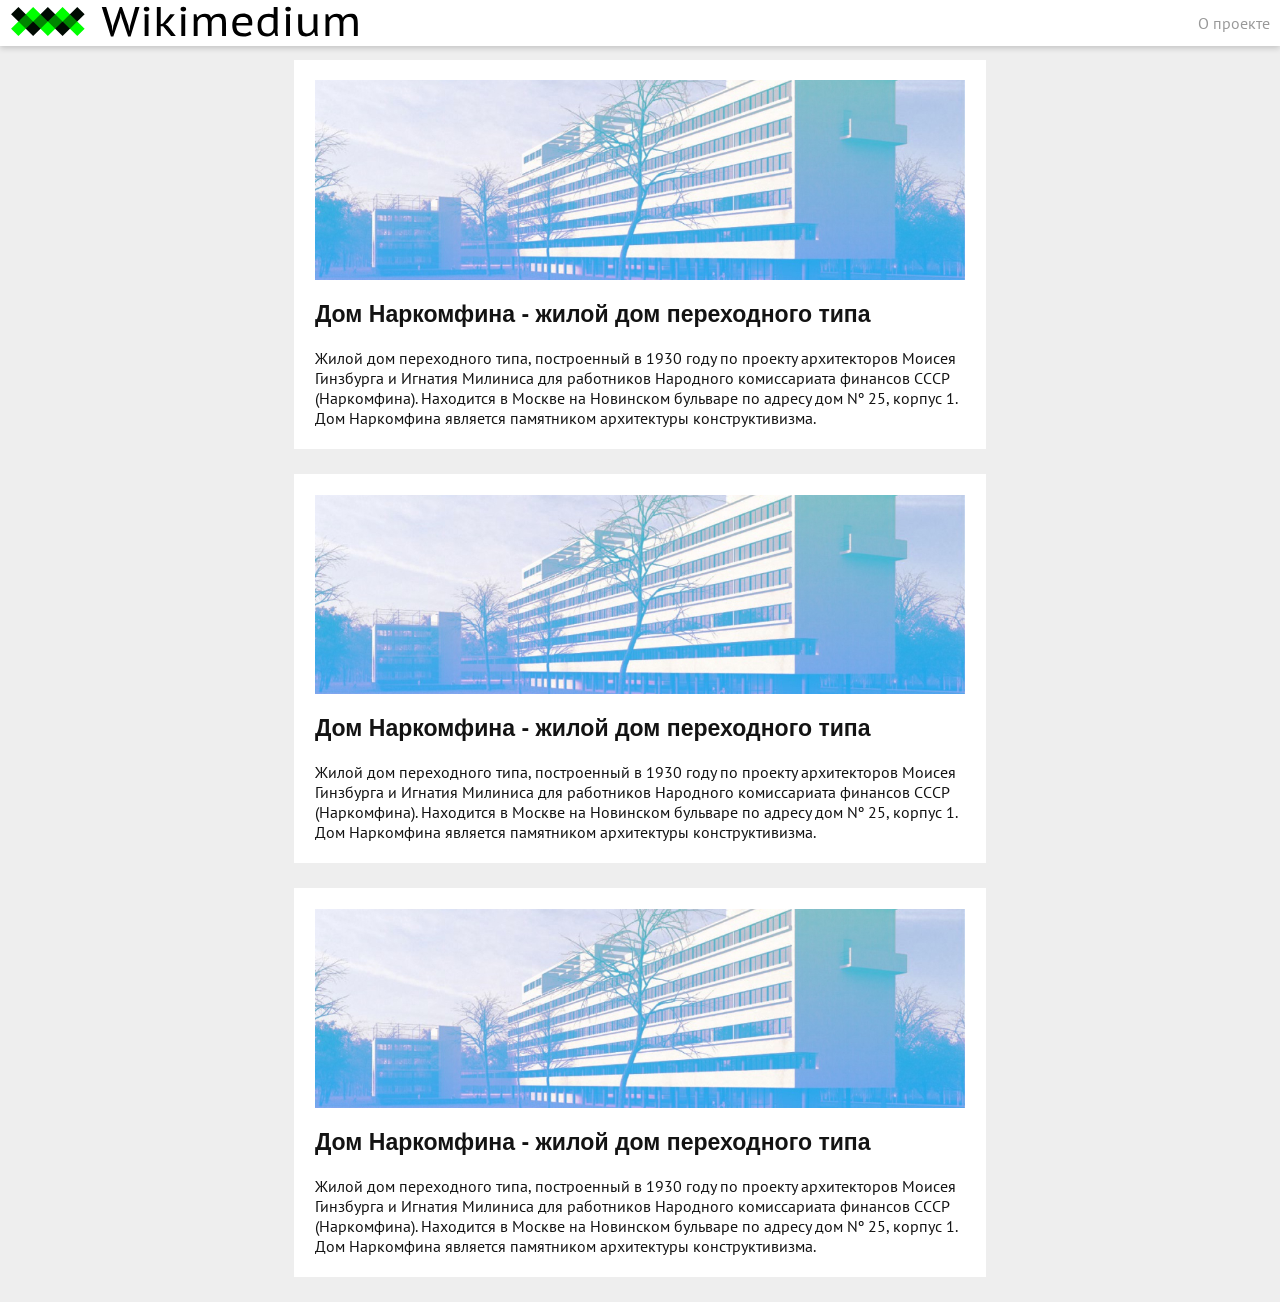
==== commit c6eec932: "///" ====
--- a/index.html
+++ b/index.html
@@ -3,2473 +3,68 @@
   <head>
     <meta charset="UTF-8" />
     <meta name="viewport" content="width=device-width, initial-scale=1.0" />
-    <title>Дом наркомфина</title>
+    <title>О проекте</title>
     <link rel="stylesheet" href="stylesheets/style.css" />
     <link rel="icon" href="images/favicon.ico" type="images/x-icon" />
     <link rel="icon" href="images/favicon.png" type="images/png" />
+    <meta property="og:type" content="web-site" />
+    <meta property="og:title" content="Дом Наркомфина" />
+    <meta
+      property="og:description"
+      content="Проект разработан для изучения основ веб-вёрстки, языка гипертекстовой
+          разметки HTML и каскадных стилей CSS"
+    />
+    <meta
+      property="og:image"
+      content="https://raw.githubusercontent.com/krivcikovaanastasia81-ux/Narcomfin/refs/heads/main/images/narkomfin.jpg"
+    />
+    <meta
+      property="og:url"
+      content="https://krivcikovaanastasia81-ux.github.io/Narcomfin/"
+    />
   </head>
-  <body>
+  <body id="main">
     <nav class="menubar">
       <a href="index.html">
-        <img src="images/logo.svg" alt="" />
+        <img src="images/logo.svg" alt="Logo" />
       </a>
       <a href="about.html">О проекте</a>
     </nav>
-    <nav class="sidebar">
-      <ol>
-        <li>
-          <a href="#1">История создания дома Наркомфина</a>
-          <ol>
-            <li><a href="#1_1">ОСА и Стройком</a></li>
-            <li>
-              <a href="#1_2">Сотрудничество М. Я. Гинзбурга и Н. А. Милютина</a>
-            </li>
-          </ol>
-        </li>
-        <li>
-          <a href="#2"
-            >Идеология «опытного коммунального дома переходного типа»</a
-          >
-        </li>
-        <li><a href="#3">Участок</a></li>
-        <li><a href="#4">Состав жилого комплекса</a></li>
-        <li>
-          <a href="#5">Архитектура</a>
-          <ol>
-            <li>
-              <a href="#5_1">Пространственная организация комплекса</a>
-            </li>
-            <li>
-              <a href="#5_2">Дом Наркомфина и 5 принципов Ле Корбюзье</a>
-              <!--<ol>
-                <li><a href="#5_2_1">Парк и открытый первый этаж</a></li>
-                <li><a href="#5_2_2">Внутренняя структура</a></li>
-                <li>
-                  <a href="#5_2_3">Типы ячеек-квартир и их распределение</a>
-                </li>
-                <li>
-                  <a href="#5_2_4">Архитектура коммунального корпуса</a>
-                </li>
-                <li><a href="#5_2_5">Фасады</a></li>
-              </ol>-->
-            </li>
-            <li>
-              <a href="#5_3">Конструкции и материалы</a>
-              <!-- <ol>
-                <li><a href="#5_3_1">Железобетонный каркас</a></li>
-                <li><a href="#5_3_2">Блоки Прохорова</a></li>
-                <li><a href="#5_3_3">Инженерные коммуникации</a></li>
-                <li><a href="#5_3_4">Внешние стены</a></li>
-                <li>
-                  <a href="#5_3_5">Другие экспериментальные материалы</a>
-                </li>
-                <li><a href="#5_3_6">Цветочницы</a></li>
-              </ol> -->
-            </li>
-            <li>
-              <a href="#5_4">Интерьеры</a>
-              <!-- <ol>
-                <li><a href="#5_4_1">Освещение</a></li>
-                <li><a href="#5_4_2">Сдвижные окна</a></li>
-                <li><a href="#5_4_3">Цвет</a></li>
-              </ol> -->
-            </li>
-          </ol>
-        </li>
-        <li>
-          <a href="#6">Критика проекта</a>
-          <ol>
-            <li><a href="#6_1">Критика с технической стороны</a></li>
-            <li><a href="#6_2">Критика с бытовой стороны</a></li>
-          </ol>
-        </li>
-        <li>
-          <a href="#7">История эксплуатации</a>
-          <ol>
-            <li><a href="#7_1">Развитие городского окружения</a></li>
-            <li><a href="#7_2">Перестройки</a></li>
-            <li><a href="#7_3">Причины ветхости дома</a></li>
-          </ol>
-        </li>
-        <li><a href="#8">Новейшая история дома и реставрация</a></li>
-        <ol>
-          <li>
-            <a href="#8_1"
-              >Нереализованные проекты реставрации / 1980-е — 2014</a
-            >
-            <!-- <ol>
-              <li>
-                <a href="#8_1_1">Первый проект / конец 1980-х годов</a>
-              </li>
-              <li><a href="#8_1_2">Второй проект / 1990-е годы</a></li>
-              <li>
-                <a href="#8_1_3">Третий проект / начало 2000-х / апарт-отель</a>
-              </li>
-              <li><a href="#8_1_4">Эскизный проект / 2014</a></li>
-            </ol> -->
-          </li>
-          <li>
-            <a href="#8_2">Реализованный проект реставрации / 2016—2020</a>
-            <!-- <ol>
-              <li>
-                <a href="#8_2_1"
-                  >Реставрация объемно-пространственного решения и фасадов</a
-                >
-              </li>
-              <li>
-                <a href="8_2_2">Реставрация конструкций и кладки стен</a>
-              </li>
-              <li>
-                <a href="8_2_3"
-                  >Реставрация и замена, дополнение внутренних перегородок</a
-                >
-              </li>
-              <li><a href="8_2_4">Реставрация окон и витражей</a></li>
-              <li><a href="8_2_5">Реставрация кровель и парапета</a></li>
-              <li>
-                <a href="8_2_6">Реставрация и приспособление интерьеров</a>
-              </li>
-              <li>
-                <a href="8_2_7">Цвет: исследование и восстановление покрасок</a>
-              </li>
-              <li><a href="8_2_8">Реставрация полов</a></li>
-              <li><a href="8_2_9">Реставрация: издания и награды</a></li>
-            </ol> -->
-          </li>
-        </ol>
-        <li>
-          <a href="#9">Значение проекта в исторической перспективе</a>
-          <ol>
-            <li>
-              <a href="#9_1"
-                >Смена приоритетов в Советской России начала 1930-х годов как
-                причина сворачивания эксперимента конструктивистов</a
-              >
-            </li>
-            <li>
-              <a href="#9_2"
-                >Дом Наркомфина в перспективе развития архитектуры модернизма</a
-              >
-            </li>
-          </ol>
-        </li>
-        <li>
-          <a href="#10">Реальная жизнь в доме Наркомфина</a>
-          <ol>
-            <li><a href="#10_1">Известные личности</a></li>
-          </ol>
-        </li>
-      </ol>
-    </nav>
-    <header></header>
-    <main>
-      <div>
-        <!--ОСНОВА-->
-        <div>
-          <div>
-            <h1>Дом Наркомфина</h1>
-            <p>
-              <b>Дом Наркомфи́на</b> — один из знаковых памятников архитектуры
-              советского
-              <a
-                href="https://ru.wikipedia.org/wiki/%D0%90%D0%B2%D0%B0%D0%BD%D0%B3%D0%B0%D1%80%D0%B4_(%D0%B8%D1%81%D0%BA%D1%83%D1%81%D1%81%D1%82%D0%B2%D0%BE)"
-                >авангарда</a
-              >
-              и
-              <a
-                href="https://ru.wikipedia.org/wiki/%D0%9A%D0%BE%D0%BD%D1%81%D1%82%D1%80%D1%83%D0%BA%D1%82%D0%B8%D0%B2%D0%B8%D0%B7%D0%BC_(%D0%B8%D1%81%D0%BA%D1%83%D1%81%D1%81%D1%82%D0%B2%D0%BE)"
-                >конструктивизма</a
-              >. Построен в
-              <a href="https://ru.wikipedia.org/wiki/1928_%D0%B3%D0%BE%D0%B4"
-                >1928</a
-              >—<a href="https://ru.wikipedia.org/wiki/1930_%D0%B3%D0%BE%D0%B4"
-                >1930 годах</a
-              >
-              по проекту архитекторов
-              <a
-                href="https://ru.wikipedia.org/wiki/%D0%93%D0%B8%D0%BD%D0%B7%D0%B1%D1%83%D1%80%D0%B3,_%D0%9C%D0%BE%D0%B8%D1%81%D0%B5%D0%B9_%D0%AF%D0%BA%D0%BE%D0%B2%D0%BB%D0%B5%D0%B2%D0%B8%D1%87"
-                >Моисея Гинзбурга</a
-              >,
-              <a
-                href="https://ru.wikipedia.org/wiki/%D0%9C%D0%B8%D0%BB%D0%B8%D0%BD%D0%B8%D1%81,_%D0%98%D0%B3%D0%BD%D0%B0%D1%82%D0%B8%D0%B9_%D0%A4%D1%80%D0%B0%D0%BD%D1%86%D0%B5%D0%B2%D0%B8%D1%87"
-                >Игнатия Милиниса</a
-              >
-              и инженера
-              <a
-                href="https://ru.wikipedia.org/wiki/%D0%A1%D0%B5%D1%80%D0%B3%D0%B5%D0%B9_%D0%9B%D1%8C%D0%B2%D0%BE%D0%B2%D0%B8%D1%87_%D0%9F%D1%80%D0%BE%D1%85%D0%BE%D1%80%D0%BE%D0%B2"
-                >Сергея Прохорова</a
-              >
-              для работников
-              <a
-                href="https://ru.wikipedia.org/wiki/%D0%9D%D0%B0%D1%80%D0%BE%D0%B4%D0%BD%D1%8B%D0%B9_%D0%BA%D0%BE%D0%BC%D0%B8%D1%81%D1%81%D0%B0%D1%80%D0%B8%D0%B0%D1%82_%D1%84%D0%B8%D0%BD%D0%B0%D0%BD%D1%81%D0%BE%D0%B2_%D0%A1%D0%A1%D0%A1%D0%A0"
-                >Народного комиссариата финансов СССР</a
-              >
-              (Наркомфина). Автор замысла дома Наркомфина М. Я. Гинзбург
-              определял его как «опытный дом переходного типа». Дом находится в
-              <a
-                href="https://ru.wikipedia.org/wiki/%D0%9C%D0%BE%D1%81%D0%BA%D0%B2%D0%B0"
-                >Москве</a
-              >
-              по адресу:
-              <a
-                href="https://ru.wikipedia.org/wiki/%D0%9D%D0%BE%D0%B2%D0%B8%D0%BD%D1%81%D0%BA%D0%B8%D0%B9_%D0%B1%D1%83%D0%BB%D1%8C%D0%B2%D0%B0%D1%80"
-                >Новинский бульвар</a
-              >, дом 25, корпус 1.
-            </p>
-          </div>
-          <div>
-            <img src="images/narkomfin.jpg" alt="Дом Наркомфина." />
-            <p>
-              Вид отреставрированного дома Наркомфина со стороны Новинского
-              бульвара, май 2021.
-            </p>
-          </div>
-          <div>
-            <p>
-              С 1980-х годов дом находился в аварийном состоянии, был трижды
-              включён в список «100 главных зданий мира, которым грозит
-              уничтожение». В 1986 начато исследование и работа над проектом
-              реставрации дома по инициативе
-              <a
-                href="https://ru.wikipedia.org/wiki/%D0%93%D0%B8%D0%BD%D0%B7%D0%B1%D1%83%D1%80%D0%B3,_%D0%92%D0%BB%D0%B0%D0%B4%D0%B8%D0%BC%D0%B8%D1%80_%D0%9C%D0%BE%D0%B8%D1%81%D0%B5%D0%B5%D0%B2%D0%B8%D1%87"
-                >Владимира Гинзбурга</a
-              >; в 1998 году проект отмечен первой премией фестиваля
-              «Зодчество». В 2016—2020 годах дом отреставрирован по проекту
-              <a
-                href="https://ru.wikipedia.org/wiki/%D0%90%D1%80%D1%85%D0%B8%D1%82%D0%B5%D0%BA%D1%82%D1%83%D1%80%D0%BD%D0%BE%D0%B5_%D0%B1%D1%8E%D1%80%D0%BE"
-              >
-                АБ
-              </a>
-              «Гинзбург Архитектс». Результаты исследования и реставрации
-              опубликованы. Сейчас Дом Наркомфина — и памятник архитектуры, и
-              жилой дом.
-            </p>
-            <p>
-              В 2021 году Музей современного искусства «Гараж» инициировал
-              масштабное исследование Дома Наркомфина, в том числе истории жизни
-              его создателей и обитателей на протяжении почти ста лет.
-              Полученное знание становится основой экскурсионных маршрутов,
-              публикаций, разнообразных публичных и просветительских проектов,
-              выстроенных вокруг легендарного дома. Помимо этого, для жильцов
-              дома, патронов Музея и владельцев карт GARAGE доступно кафе Дома
-              Наркомфина, а на первом этаже жилого корпуса открылся книжный
-              магазин.
-            </p>
-            <div>
-              <img
-                src="Narkmomfinfoto2.jpg"
-                alt="Восточный фасад дома Наркомфина."
-              />
-              <p>
-                Восточный фасад дома Наркомфина. Снимок
-                <a
-                  href="https://ru.wikipedia.org/wiki/%D0%91%D0%B0%D0%B9%D1%80%D0%BE%D0%BD,_%D0%A0%D0%BE%D0%B1%D0%B5%D1%80%D1%82"
-                  >Роберта Байрона</a
-                >, зима 1931-1932 гг. В правой, северной части здания —
-                свободное для прохода пространство первого этажа в парк за домом
-                (восстановлено при реставрации 2019—2020 годов), парк не
-                сохранился.
-              </p>
-            </div>
-            <div>
-              <img
-                src="Narkonfin-apartments-moscow-russia-architects-ginsburg-m-milinis-i-1928-1929-photograph-photographer-robert-byron3.png"
-                alt="Фрагмент южного торцевого фасада с полукруглыми балконами."
-              />
-              <p>
-                Фрагмент южного торцевого фасада с полукруглыми балконами. Фото
-                Роберта Байрона. Немецкий источник указывают на квартиру с двумя
-                верхними балконами как принадлежавшую А. Дейнеке.
-              </p>
-            </div>
-          </div>
-        </div>
-        <!--ССЫЛКИ-->
-        <div>
-          <!--<h2>Содержание</h2>-->
-        </div>
-        <!--ТЕКСТ-->
-        <div>
-          <div>
-            <h2 id="1">История создания дома Наркомфина</h2>
-            <hr />
-            <div>
-              <h3 id="1_1">ОСА и Стройком</h3>
-              <p>
-                Дом Наркомфина, или 2-й дом Совнаркома
-                <a
-                  href="https://ru.wikipedia.org/wiki/%D0%A1%D0%BE%D0%B2%D0%B5%D1%82_%D0%BD%D0%B0%D1%80%D0%BE%D0%B4%D0%BD%D1%8B%D1%85_%D0%BA%D0%BE%D0%BC%D0%B8%D1%81%D1%81%D0%B0%D1%80%D0%BE%D0%B2"
-                  >(СНК)</a
-                >
-                <a
-                  href="https://ru.wikipedia.org/wiki/%D0%A0%D0%BE%D1%81%D1%81%D0%B8%D0%B9%D1%81%D0%BA%D0%B0%D1%8F_%D0%A1%D0%BE%D0%B2%D0%B5%D1%82%D1%81%D0%BA%D0%B0%D1%8F_%D0%A4%D0%B5%D0%B4%D0%B5%D1%80%D0%B0%D1%82%D0%B8%D0%B2%D0%BD%D0%B0%D1%8F_%D0%A1%D0%BE%D1%86%D0%B8%D0%B0%D0%BB%D0%B8%D1%81%D1%82%D0%B8%D1%87%D0%B5%D1%81%D0%BA%D0%B0%D1%8F_%D0%A0%D0%B5%D1%81%D0%BF%D1%83%D0%B1%D0%BB%D0%B8%D0%BA%D0%B0"
-                  >РСФСР</a
-                >, стал одним из экспериментальных домов, построенных по
-                результатам теоретических исследований Секции типизации
-                Стройкома РСФСР, созданной по инициативе
-                <a
-                  href="https://ru.wikipedia.org/wiki/%D0%93%D0%B8%D0%BD%D0%B7%D0%B1%D1%83%D1%80%D0%B3,_%D0%9C%D0%BE%D0%B8%D1%81%D0%B5%D0%B9_%D0%AF%D0%BA%D0%BE%D0%B2%D0%BB%D0%B5%D0%B2%D0%B8%D1%87"
-                  >М. Я. Гинзбурга</a
-                >
-                и работавшей под его руководством в 1928—1929 годы (в работе
-                также участвовали входившие в объединение
-                <a
-                  href="https://ru.wikipedia.org/wiki/%D0%9E%D0%B1%D1%8A%D0%B5%D0%B4%D0%B8%D0%BD%D0%B5%D0%BD%D0%B8%D0%B5_%D1%81%D0%BE%D0%B2%D1%80%D0%B5%D0%BC%D0%B5%D0%BD%D0%BD%D1%8B%D1%85_%D0%B0%D1%80%D1%85%D0%B8%D1%82%D0%B5%D0%BA%D1%82%D0%BE%D1%80%D0%BE%D0%B2"
-                  >ОСА</a
-                >
-                <a
-                  href="https://ru.wikipedia.org/wiki/%D0%91%D0%B0%D1%80%D1%89,_%D0%9C%D0%B8%D1%85%D0%B0%D0%B8%D0%BB_%D0%9E%D1%81%D0%B8%D0%BF%D0%BE%D0%B2%D0%B8%D1%87"
-                  >М. О. Барщ</a
-                >,
-                <a
-                  href="https://ru.wikipedia.org/wiki/%D0%92%D0%BB%D0%B0%D0%B4%D0%B8%D0%BC%D0%B8%D1%80%D0%BE%D0%B2,_%D0%92%D1%8F%D1%87%D0%B5%D1%81%D0%BB%D0%B0%D0%B2_%D0%9D%D0%B8%D0%BA%D0%BE%D0%BB%D0%B0%D0%B5%D0%B2%D0%B8%D1%87"
-                  >В. Н. Владимиров</a
-                >,
-                <a
-                  href="https://ru.wikipedia.org/wiki/%D0%9F%D0%B0%D1%81%D1%82%D0%B5%D1%80%D0%BD%D0%B0%D0%BA,_%D0%90%D0%BB%D0%B5%D0%BA%D1%81%D0%B0%D0%BD%D0%B4%D1%80_%D0%9B%D0%B5%D0%BE%D0%BD%D0%B8%D0%B4%D0%BE%D0%B2%D0%B8%D1%87"
-                  >А. Л. Пастернак</a
-                >,
-                <a
-                  href="https://ru.wikipedia.org/w/index.php?title=%D0%A1%D1%83%D0%BC-%D0%A8%D0%B8%D0%BA,_%D0%93%D1%80%D0%B8%D0%B3%D0%BE%D1%80%D0%B8%D0%B9_%D0%A0%D0%BE%D0%BC%D0%B0%D0%BD%D0%BE%D0%B2%D0%B8%D1%87&action=edit&redlink=1"
-                  >Г. Р. Сум-Шик</a
-                >). Как сказано в монографии
-                <a
-                  href="https://ru.wikipedia.org/w/index.php?title=%D0%9A%D1%80%D0%B0%D0%BC%D0%B5%D1%80,_%D0%99%D0%BE%D0%B3%D0%B0%D0%BD%D0%BD%D0%B5%D1%81&action=edit&redlink=1"
-                  >Йоганнеса Крамера</a
-                >
-                «Das Narkomfin Kommunehaus In Moskau 1928—2012», «аналогичные
-                устремления существовали в то же время и в Германии, где этими
-                вопросами занимался Исследовательский институт экономической
-                эффективности в строительстве и жилищном хозяйстве (<a
-                  href="https://ru.wikipedia.org/w/index.php?title=%D0%A0%D0%B5%D0%B9%D1%85%D1%81%D1%81%D0%BA%D0%BE%D0%B5_%D0%B8%D1%81%D1%81%D0%BB%D0%B5%D0%B4%D0%BE%D0%B2%D0%B0%D1%82%D0%B5%D0%BB%D1%8C%D1%81%D0%BA%D0%BE%D0%B5_%D0%BE%D0%B1%D1%89%D0%B5%D1%81%D1%82%D0%B2%D0%BE_%D1%8D%D0%BA%D0%BE%D0%BD%D0%BE%D0%BC%D0%B8%D1%87%D0%B5%D1%81%D0%BA%D0%BE%D0%B9_%D1%8D%D1%84%D1%84%D0%B5%D0%BA%D1%82%D0%B8%D0%B2%D0%BD%D0%BE%D1%81%D1%82%D0%B8_%D0%B2_%D1%81%D1%82%D1%80%D0%BE%D0%B8%D1%82%D0%B5%D0%BB%D1%8C%D1%81%D1%82%D0%B2%D0%B5_%D0%B8_%D0%96%D0%9A%D0%A5&action=edit&redlink=1"
-                  >RfG</a
-                >), хотя полученные им результаты были менее радикальными и
-                менее призрачными».
-              </p>
-              <p>
-                Учреждению секции предшествовала работа в 1928 году комиссии
-                Стройкома по отбору типовых проектов жилья для строительства.
-                Комиссия пришла к выводу, что большинство известных на тот
-                момент проектов не может быть использовано как типовые, поэтому
-                для разработки типовых проектов была создана Секция типизации.
-                Подготовкой для работы над новым форматом жилья также стала
-                работа над
-                <a
-                  href="https://ru.wikipedia.org/wiki/%D0%96%D0%B8%D0%BB%D0%BE%D0%B9_%D0%B4%D0%BE%D0%BC_%D0%93%D0%BE%D1%81%D1%81%D1%82%D1%80%D0%B0%D1%85%D0%B0_%D0%BD%D0%B0_%D0%9C%D0%B0%D0%BB%D0%BE%D0%B9_%D0%91%D1%80%D0%BE%D0%BD%D0%BD%D0%BE%D0%B9"
-                  >домом Госстраха на Малой Бронной</a
-                >
-                (1926—1927, М. Я. Гинзбург и В. Н. Владимиров) и конкурс на
-                «эскизный проект жилого дома трудящихся», проведённый журналом «
-                <a
-                  href="https://ru.wikipedia.org/wiki/%D0%A1%D0%BE%D0%B2%D1%80%D0%B5%D0%BC%D0%B5%D0%BD%D0%BD%D0%B0%D1%8F_%D0%B0%D1%80%D1%85%D0%B8%D1%82%D0%B5%D0%BA%D1%82%D1%83%D1%80%D0%B0_(%D0%B6%D1%83%D1%80%D0%BD%D0%B0%D0%BB)"
-                  >Современная архитектура</a
-                >» (Гинзбург подал на конкурс проект «Коммунального дома А-1»).
-                Выставка проектов конкурса состоялась в июне 1927 года.
-              </p>
-              <p>
-                Результаты исследования секции М. Я. Гинзбург доложил на
-                <a
-                  href="https://ru.wikipedia.org/wiki/%D0%9F%D0%BB%D0%B5%D0%BD%D0%B0%D1%80%D0%BD%D0%BE%D0%B5_%D0%B7%D0%B0%D1%81%D0%B5%D0%B4%D0%B0%D0%BD%D0%B8%D0%B5"
-                  >пленуме</a
-                >
-                Стройкома РСФСР, где было принято постановление, рекомендовавшее
-                несколько разработанных жилых ячеек к массовому строительству, а
-                остальные — к опытно-показательному, начиная с 1928 года.
-                Согласно этому постановлению было построено шесть
-                «экспериментальных коммунальных домов переходного типа» в
-                Москве,
-                <a
-                  href="https://ru.wikipedia.org/wiki/%D0%95%D0%BA%D0%B0%D1%82%D0%B5%D1%80%D0%B8%D0%BD%D0%B1%D1%83%D1%80%D0%B3"
-                  >Свердловске</a
-                >
-                и
-                <a
-                  href="https://ru.wikipedia.org/wiki/%D0%A1%D0%B0%D1%80%D0%B0%D1%82%D0%BE%D0%B2"
-                  >Саратове</a
-                >. Все они служили для проверки результатов теоретических
-                исследований Секции типизации и были созданы в рамках
-                финансировавшейся государством программы экспериментального
-                строительства 1929 года. Проект дома Наркомфина создан в
-                1928—1929 годы, строительство велось в 1929—1930 годы.
-              </p>
-              <p>
-                <a
-                  href="https://ru.wikipedia.org/wiki/%D0%A5%D0%B0%D0%BD-%D0%9C%D0%B0%D0%B3%D0%BE%D0%BC%D0%B5%D0%B4%D0%BE%D0%B2,_%D0%A1%D0%B5%D0%BB%D0%B8%D0%BC_%D0%9E%D0%BC%D0%B0%D1%80%D0%BE%D0%B2%D0%B8%D1%87"
-                  >С. О. Хан-Магомедов</a
-                >
-                называет дом Наркомата финансов самым интересным из шести
-                экспериментальных домов.
-              </p>
-            </div>
-            <div>
-              <h3 id="1_2">Сотрудничество М. Я. Гинзбурга и Н. А. Милютина</h3>
-              <p>
-                Заказчиком жилого комплекса выступал
-                <a
-                  href="https://ru.wikipedia.org/wiki/%D0%9D%D0%B0%D1%80%D0%BE%D0%B4%D0%BD%D1%8B%D0%B9_%D0%BA%D0%BE%D0%BC%D0%B8%D1%81%D1%81%D0%B0%D1%80%D0%B8%D0%B0%D1%82_%D1%84%D0%B8%D0%BD%D0%B0%D0%BD%D1%81%D0%BE%D0%B2_%D0%A0%D0%A1%D0%A4%D0%A1%D0%A0"
-                >
-                  нарком финансов РСФСР
-                </a>
-                (1924—1929) Н. А. Милютин, известный как автор схем
-                социалистического расселения и градостроительных концепций
-                соцгорода, он же определил функциональные характеристики
-                будущего здания. Сотрудничество наркома Н. А. Милютина и
-                архитектора М. Я. Гинзбурга началось несколько раньше, на
-                строительстве
-                <a
-                  href="https://ru.wikipedia.org/wiki/%D0%96%D0%B8%D0%BB%D0%BE%D0%B9_%D0%B4%D0%BE%D0%BC_%D0%93%D0%BE%D1%81%D1%81%D1%82%D1%80%D0%B0%D1%85%D0%B0_%D0%BD%D0%B0_%D0%9C%D0%B0%D0%BB%D0%BE%D0%B9_%D0%91%D1%80%D0%BE%D0%BD%D0%BD%D0%BE%D0%B9"
-                >
-                  дома Госстраха
-                </a>
-                (1926—1927), — Милютин был инициатором строительства двух домов
-                Госстраха в Москве. Идеи Н. А. Милютина об устройстве жилища
-                воплотились при создании дома Наркомфина (Дома-парохода, или
-                2-го дома
-                <a
-                  href="https://ru.wikipedia.org/wiki/%D0%A1%D0%BE%D0%B2%D0%B5%D1%82_%D0%BD%D0%B0%D1%80%D0%BE%D0%B4%D0%BD%D1%8B%D1%85_%D0%BA%D0%BE%D0%BC%D0%B8%D1%81%D1%81%D0%B0%D1%80%D0%BE%D0%B2"
-                >
-                  СНК</a
-                >).
-              </p>
-              <p>
-                По теории Милютина,
-                <i
-                  >«значительное повышение жизненного уровня рабочих и развитие
-                  обобществлённых форм обслуживания бытовых нужд трудящихся
-                  (общественное питание, ясли, детские сады, клубы и т. п.)
-                  постепенно уничтожают значение семьи как хозяйственного
-                  соединения. Этот процесс неизбежно приведёт, в конечном счёте,
-                  к полной переделке семейных форм общежития. <…> Задача
-                  раскрепощения женщины от мелкого домашнего хозяйства и
-                  вовлечение её в производство заставляет нас ставить вопрос о
-                  всемерном содействии этому процессу».</i
-                >
-              </p>
-              <p>
-                Задача реализации этих принципов и была поставлена перед
-                авторами проекта. Согласно Е. Милютиной, это был дом «нового
-                быта».
-              </p>
-              <p>
-                Сметная стоимость строительства составила 10 млн рублей.
-                Строительство жилого корпуса осуществлялось под наблюдением
-                комиссии, возглавлявшейся Н. А. Милютиным. Коммунальный корпус и
-                корпус прачечной строились без утверждённых чертежей.
-              </p>
-            </div>
-          </div>
-          <div>
-            <h2 id="2">
-              Идеология «опытного коммунального дома переходного типа»
-            </h2>
-            <hr />
-            <p>
-              Архитектор Моисей Гинзбург. Фото М. С. Наппельбаума (1930-е годы)
-              Идеи, связанные с планировочной и объёмной структурой, так же как
-              и с функциональным наполнением дома, изложены в публикациях
-              журнала «
-              <a
-                href="https://ru.wikipedia.org/wiki/%D0%A1%D0%BE%D0%B2%D1%80%D0%B5%D0%BC%D0%B5%D0%BD%D0%BD%D0%B0%D1%8F_%D0%B0%D1%80%D1%85%D0%B8%D1%82%D0%B5%D0%BA%D1%82%D1%83%D1%80%D0%B0_(%D0%B6%D1%83%D1%80%D0%BD%D0%B0%D0%BB)"
-              >
-                Современная архитектура</a
-              >», докладе М. Я. Гинзбурга на <a href=""> пленуме</a> Стройкома,
-              а также в его книге «Жилище».
-            </p>
-            <div>
-              <img src="Moisei_Ginzburg.jpg" alt="Архитектор Моисей Гинзбург" />
-              <p>
-                Архитектор Моисей Гинзбург. Фото М. С. Наппельбаума (1930-е
-                годы)
-              </p>
-            </div>
-            <p>
-              Секция типизации Стройкома РСФСР ставила перед собой задачи
-              разработки экономичного решения проблемы жилья без потери его
-              качества и даже с повышением комфорта, в частности, благодаря
-              естественному освещению не только жилых, но и подсобных зон, в т.
-              ч. коридоров.
-            </p>
-            <p>
-              Гинзбург критически оценивал так называемое моссоветовское
-              строительство («массовое жилищное строительство Москвы первых лет
-              после революции»), считал «экономический эффект» доходного дома
-              более высоким. Поэтому работа Секции началась с анализа типологии
-              «дореволюционного «доходного дома» и её оптимизации.
-            </p>
-            <p>Так М.Я. Гинзбург писал об этой работе в свой книге «Жилище»:</p>
-            <blockquote>
-              Работа была начата с анализа ряда типов жилья в дореволюционном,
-              так называемом «доходном доме». Анализ показал, что этот тип жилья
-              при всем своем культурном убожестве и известной степени
-              удовлетворял интересам средней и мелкой буржуазии и притом давал
-              экономический эффект более высокий, чем например массовое жилищное
-              строительство Москвы первых лет после революции.
-            </blockquote>
-            <p>
-              По словам Виктора Бухли, дом Наркомфина был домом переходного типа
-              от «буржуазного дома» к «социалистической коммуне», и, хотя
-              содержал в себе ранее существовавшие «буржуазные» квартиры (ячейки
-              K и 2F), был структурирован таким образом, чтобы облегчить переход
-              индивида к полностью социализированной жизни (в ячейках F).
-            </p>
-            <p>
-              Авторы сохраняли объём и высоту жилых помещений, урезая как
-              площадь, так и высоту подсобных. Были удалены вторые лестницы и
-              комнаты домработниц, уменьшены передние, ванные, спальни и кухни,
-              причём последние — как по площади, так и в высоту. «Уплотнение»
-              подсобных зон компенсировалось большей высотой хорошо освещённых
-              гостиных. Рассчитывались пропорции квартир, оптимальные траектории
-              движения человека внутри и схемы эффективной расстановки мебели.
-              Приведённые в книге расчёты эффективности использования жилого
-              пространства построены на рассмотрении отношения кубатуры к жилой
-              площади квартир и параметра k (k=W/P, соотношение общей кубатуры
-              здания к полезной площади жилых ячеек).
-            </p>
-            <p>
-              Секция Стройкома разработала несколько типов квартир-ячеек разного
-              размера, названных буквами от A до F, причём в маленьких ячейках F
-              размещалась душевая кабина, в больших ячейках А — ванна. Также был
-              разработан «кухонный элемент» сокращённой площади, закрывающийся
-              складной дверью-ширмой. Кухонные элементы были реализованы в доме
-              на Гоголевском бульваре. Почти все созданные тематические жилые
-              дома так называемого «переходного типа» предусматривали наличие
-              завершённых индивидуальных квартир-ячеек и коммунальных зон для
-              постепенного перехода к новому коллективному образу жизни.
-            </p>
-            <p>
-              Одной из ключевых позиций М. Я. Гинзбурга было создание
-              изолированных квартир для отдельных семей: «Архитекторы Секции
-              типизации пришли к выводу, что в условиях тех лет решение жилищной
-              проблемы неотделимо от разработки типовых проектов экономичной
-              малометражной (в первую очередь однокомнатной) квартиры для
-              отдельных семей. Гинзбург рассматривал жилую ячейку будущего как
-              предельно ужатую и экономную, но традиционную по структуре
-              квартиру на одну семью. Пусть даже однокомнатную, но с
-              индивидуальными кухней и ванной. В этом Гинзбург и его
-              сотрудники-единомышленники были согласны с европейскими
-              архитекторами, решавшими те же задачи, —
-              <a
-                href="https://ru.wikipedia.org/wiki/%D0%9B%D0%B5_%D0%9A%D0%BE%D1%80%D0%B1%D1%8E%D0%B7%D1%8C%D0%B5"
-              >
-                Ле Корбюзье</a
-              >,
-              <a
-                href="https://ru.wikipedia.org/wiki/%D0%9C%D0%B0%D0%B9,_%D0%AD%D1%80%D0%BD%D1%81%D1%82"
-              >
-                Эрнстом Маем</a
-              >,
-              <a
-                href="https://ru.wikipedia.org/wiki/%D0%A2%D0%B0%D1%83%D1%82,_%D0%91%D1%80%D1%83%D0%BD%D0%BE"
-              >
-                Бруно Таутом</a
-              >,
-              <a
-                href="https://ru.wikipedia.org/wiki/%D0%9C%D0%B0%D0%B9%D0%B5%D1%80,_%D0%A5%D0%B0%D0%BD%D0%BD%D0%B5%D1%81"
-              >
-                Ханнесом Майером</a
-              >.
-            </p>
-            <p>
-              В работе Секции Стройкома, как и в выступлениях М. Я. Гинзбурга,
-              отразилась борьба идеи экономичного, но комфортного дома с
-              отдельными квартирами и общественным сервисом — с развивавшейся
-              параллельно в тот же период идеей дома-коммуны (того же Стройкома)
-              с полным обобществлением быта. М. Я. Гинзбург противопоставлял
-              свой «коммунальный дом переходного типа» практике домов-коммун и
-              жёстко критиковал последнюю. По словам М. Я. Гинзбурга,
-              «коммунальный дом» должен
-              <i
-                >«способствовать быстрейшему безболезненному переходу к более
-                высоким формам хозяйства».</i
-              >
-              Именно для этого был запланирован развитый коммунальный блок с
-              функциями общественного питания, стирки, уборки и присмотра за
-              детьми — так же, как и минимальный размер кухонь в квартирах.
-              Между тем М. Я. Гинзбург подчёркивает:
-            </p>
-            <blockquote>
-              <i
-                >«мы сочли совершенно необходимым создание ряда моментов,
-                стимулирующих переход на более высокую форму социально-бытового
-                уклада, но не декретирующих этот переход».</i
-              >
-            </blockquote>
-            <p>
-              Таким образом, называть «коммунальный дом» Наркомфина
-              «домом-коммуной» принципиально неверно, так как дом Наркомфина был
-              примером реализации идей противников идеологии дома-коммуны и
-              принудительного обобществления быта.
-            </p>
-            <p>
-              Идеологическое объяснение неизбежности массового коммунального
-              жилья было уже давно придумано в виде идеи «обобществления быта» и
-              принципиального отказа от индивидуальной квартиры как символа
-              мещанского, буржуазного и индивидуалистического хозяйства. Новым
-              стало то, что именно во второй половине 1929 года отказ от
-              семейной квартиры был декларирован на относительно высоком
-              административном уровне (Совнарком РСФСР) и жильё с
-              «обобществлённым бытом» начало в идеологическом смысле официально
-              приобретать характер единственно возможного. Речь теперь могла
-              идти не о коммунальных квартирах с кухнями на несколько семей, а
-              только об общежитиях с общими кухнями и ванными.
-            </p>
-            <p>
-              Однако существование концепции коммунального дома архитекторов
-              <a
-                href="https://ru.wikipedia.org/wiki/%D0%9E%D0%B1%D1%8A%D0%B5%D0%B4%D0%B8%D0%BD%D0%B5%D0%BD%D0%B8%D0%B5_%D1%81%D0%BE%D0%B2%D1%80%D0%B5%D0%BC%D0%B5%D0%BD%D0%BD%D1%8B%D1%85_%D0%B0%D1%80%D1%85%D0%B8%D1%82%D0%B5%D0%BA%D1%82%D0%BE%D1%80%D0%BE%D0%B2"
-              >
-                ОСА</a
-              >
-              в контексте идеологии советского государства, в конце 1920-х —
-              начале 1930-х всё более трансформирующейся под влиянием повестки
-              сталинской индустриализации и риска репрессий, потребовало от
-              архитекторов максимума гибкости в озвучивании и продвижении своих
-              идей, что приводит к ряду противоречий в выступлениях разного
-              времени. В частности, уже в 1929 году М. Я. Гинзбург говорит о
-              необходимости «100-процентного обобществления производственных
-              процессов жилья» и называет исполненную в доме НКФ задачу
-              расселения 50 семейств, «всё ещё семейств», — «узкой».
-            </p>
-            <p>
-              Основной акцент архитекторы сделали на встроенную мебель и
-              компактные сантехнические ячейки. Именно отсюда берёт начало
-              практика совмещения ванной комнаты с туалетом, реализованная во
-              всех семейных квартирах дома Наркомфина и знакомая нескольким
-              поколениям советских людей.
-              <i
-                >«Они пытались сократить лишние движения обитателей квартир, а
-                также считали необходимым предложить им питаться в общественных
-                столовых, мыться в общественных банях, сдавать бельё в
-                механические прачечные, читать и отдыхать в библиотеках и
-                клубах».</i
-              >
-            </p>
-            <p>
-              Рассматривая дом Наркомфина как опытный, М. Я. Гинзбург не считал
-              его типовым и настаивал на том, что создание типовых проектов
-              жилых домов — путь неправильный, ведущий к «однообразию жилой
-              застройки». Гинзбург считал важной «максимальную гибкость»
-              стандартов и разработку таких стандартных элементов, «которые
-              можно было бы всячески комбинировать <…> варьировать типы жилья,
-              используя одни и те же стандартные элементы».
-            </p>
-          </div>
-          <div>
-            <h2 id="3">Участок</h2>
-            <hr />
-            <p>
-              Под строительство дома для работников Наркомата финансов в апреле
-              1929 года была отведена территория огородов, ранее принадлежавших
-              двум усадьбам, жилые дома которых были выстроены в XIX веке по
-              красной линии Новинского бульвара; в одном из этих домов в
-              1910—1922 годы жил
-              <a
-                href="https://ru.wikipedia.org/wiki/%D0%A8%D0%B0%D0%BB%D1%8F%D0%BF%D0%B8%D0%BD,_%D0%A4%D1%91%D0%B4%D0%BE%D1%80_%D0%98%D0%B2%D0%B0%D0%BD%D0%BE%D0%B2%D0%B8%D1%87"
-              >
-                Ф. И. Шаляпин</a
-              >
-              и сейчас располагается его дом-музей. Территория полого спускается
-              к
-              <a
-                href="https://ru.wikipedia.org/wiki/%D0%9F%D1%80%D0%B5%D1%81%D0%BD%D0%B5%D0%BD%D1%81%D0%BA%D0%B8%D0%B5_%D0%BF%D1%80%D1%83%D0%B4%D1%8B"
-              >
-                Пресненскому пруду</a
-              >, который к 1925 году был осушен и засыпан, а питавшая его река
-              <a
-                href="https://ru.wikipedia.org/wiki/%D0%9F%D1%80%D0%B5%D1%81%D0%BD%D1%8F_(%D1%80%D0%B5%D0%BA%D0%B0)"
-              >
-                Пресня</a
-              >
-              забрана на этом отрезке в трубу.
-            </p>
-          </div>
-          <div>
-            <h2 id="4">Состав жилого комплекса</h2>
-            <hr />
-            <p>
-              В проектной документации дом именовался 2-м домом
-              <a
-                href="https://ru.wikipedia.org/wiki/%D0%A1%D0%BE%D0%B2%D0%B5%D1%82_%D0%BD%D0%B0%D1%80%D0%BE%D0%B4%D0%BD%D1%8B%D1%85_%D0%BA%D0%BE%D0%BC%D0%B8%D1%81%D1%81%D0%B0%D1%80%D0%BE%D0%B2"
-                >СНК</a
-              >. Согласно проекту, комплекс должен был состоять из четырёх
-              корпусов:
-            </p>
-            <ol>
-              <li>
-                жилого, на 50 семей и приблизительно 200 человек (построен);
-              </li>
-              <li>
-                коммунального с кухней, двумя столовыми — крытой внутри и летней
-                на крыше, а также спортзалом и библиотекой (построен, кухня
-                работала в 1930-е годы, продавая еду на вынос; столовая не
-                заработала);
-              </li>
-              <li>
-                отдельное круглое в плане здание детского сада с яслями
-                планировалось в центральной части парка (не реализовано; к 1934
-                году детский сад разместился в коммунальном корпусе; в книге
-                «Жилище» Гинзбург писал: «вся свободная площадь коммунального
-                корпуса занята детским садом»; просуществовал до 1941 года);
-              </li>
-              <li>
-                «служебный двор», включающий механическую прачечную, сушилку и
-                гараж, был обращён к Новинскому бульвару (реализован; прачечная
-                функционировала, она обслуживала жильцов в 1930-е годы).
-              </li>
-            </ol>
-          </div>
-          <div>
-            <h2 id="5">Архитектура</h2>
-            <hr />
-            <div>
-              <h3 id="5_1">Пространственная организация комплекса</h3>
-              <p>
-                Основной (жилой) корпус вытянут с севера на юг с небольшим
-                отклонением от меридиональной оси, в глубине участка, в 165 м от
-                Новинского бульвара (Садового кольца). Коммунальный
-                (общественный) корпус расположен под углом 90° к жилому корпусу
-                в его южной части и соединён с ним крытым навесным переходом в
-                уровне второго этажа. Объём прачечной находится в
-                северо-восточной части территории, ближе к Новинскому бульвару и
-                композиционно связывает ансамбль с городом. Согласно
-                первоначальному плану парка, прачечную и коммунальный корпус
-                объединяла диагональная дорожка. Пройдя под жилым корпусом,
-                можно было попасть на видовую площадку.
-              </p>
-            </div>
-            <div>
-              <h3 id="5_2">Дом Наркомфина и 5 принципов Ле Корбюзье</h3>
-              <p>
-                <a
-                  href="https://ru.wikipedia.org/wiki/%D0%A5%D0%B0%D0%BD-%D0%9C%D0%B0%D0%B3%D0%BE%D0%BC%D0%B5%D0%B4%D0%BE%D0%B2,_%D0%A1%D0%B5%D0%BB%D0%B8%D0%BC_%D0%9E%D0%BC%D0%B0%D1%80%D0%BE%D0%B2%D0%B8%D1%87"
-                  >С. О. Хан-Магомедов</a
-                >
-                отмечает созвучие дома Наркомфина
-                <a
-                  href="https://ru.wikipedia.org/wiki/%D0%9F%D1%8F%D1%82%D1%8C_%D0%BE%D1%82%D0%BF%D1%80%D0%B0%D0%B2%D0%BD%D1%8B%D1%85_%D1%82%D0%BE%D1%87%D0%B5%D0%BA_%D1%81%D0%BE%D0%B2%D1%80%D0%B5%D0%BC%D0%B5%D0%BD%D0%BD%D0%BE%D0%B9_%D0%B0%D1%80%D1%85%D0%B8%D1%82%D0%B5%D0%BA%D1%82%D1%83%D1%80%D1%8B"
-                  >5 принципам Ле Корбюзье</a
-                >
-                в целом: «здесь есть и столбы, и плоская крыша, и горизонтальные
-                окна, и т. д.» и подчёркивает, что пять принципов были
-                опубликованы в № 1 журнала «
-                <a
-                  href="https://ru.wikipedia.org/wiki/%D0%A1%D0%BE%D0%B2%D1%80%D0%B5%D0%BC%D0%B5%D0%BD%D0%BD%D0%B0%D1%8F_%D0%B0%D1%80%D1%85%D0%B8%D1%82%D0%B5%D0%BA%D1%82%D1%83%D1%80%D0%B0_(%D0%B6%D1%83%D1%80%D0%BD%D0%B0%D0%BB)"
-                  >Современная архитектура</a
-                >» за 1928 год и взяты «на вооружение сторонниками
-                конструктивизма, в том числе руководителями ОСА», ср.: «Дом
-                Наркомфина стал одной из первых реализаций всех пяти принципов
-                современной архитектуры, выдвинутых европейским мастером».
-                Общение М. Я. Гинзбурга,
-                <a
-                  href="https://ru.wikipedia.org/wiki/%D0%9E%D0%B1%D1%8A%D0%B5%D0%B4%D0%B8%D0%BD%D0%B5%D0%BD%D0%B8%D0%B5_%D1%81%D0%BE%D0%B2%D1%80%D0%B5%D0%BC%D0%B5%D0%BD%D0%BD%D1%8B%D1%85_%D0%B0%D1%80%D1%85%D0%B8%D1%82%D0%B5%D0%BA%D1%82%D0%BE%D1%80%D0%BE%D0%B2"
-                  >ОСА</a
-                >
-                и редакции СА с Ле Корбюзье во второй половине 1920-х годов было
-                достаточно интенсивным.
-              </p>
-            </div>
-            <div>
-              <img
-                src="Robert_Byron_1930s_Narkomfin_building_(Architect_M._Ginzburg).png"
-                alt="Фрагмент восточного фасада."
-              />
-              <p>
-                Фрагмент восточного фасада. Открытая галерея второго этажа, с
-                выходом на торцевую, северную часть дома (восстановлен при
-                реставрации 2019—2020 годов). Ящики-цветники под ленточными
-                окнами по всей длине фасада. Фото Роберта Байрона, начало
-                1930-х.
-              </p>
-            </div>
-            <div>
-              <h4 id="5_2_1">Парк и открытый первый этаж</h4>
-              <p>
-                Важной частью ансамбля М. Я. Гинзбург считал парк,
-                спроектированный на прямоугольном участке между объёмом
-                прачечной и жилого корпуса («Весь дом расположен в парке»).
-                Открытый первый этаж, приподнятый на 2,5 м от земли на круглых
-                опорах, М. Я. Гинзбург объяснял, в числе прочего, стремлением
-                «не разрезать домом территории парка».
-              </p>
-              <p>
-                Помимо парка, М. Я. Гинзбург объясняет открытый первый этаж
-                экономичностью, возможностью преодолеть таким образом неровность
-                участка, а также наименьшей пригодностью первого этажа для жизни
-                и «возможностью оторвать здание от земли, … поднести восприятию
-                человека пространственно чистым и ясным».
-              </p>
-            </div>
-            <div>
-              <h4 id="5_2_2">Внутренняя структура</h4>
-              <p>
-                Жилой корпус — шестиэтажное здание длиной 82,5 м и высотой 17 м,
-                Вдоль восточного фасада сгруппированы спальни и коридоры, вдоль
-                западного гостиные, соответственно спальни получают утреннее
-                солнце, гостиные — вечернее. Ближе к торцам расположены две
-                лестничные клетки, связанные между собой и с квартирами двумя
-                широкими коридорами (4 м в ширину и 2,3 м в высоту) на втором и
-                пятом этажах. Коридоры М. Я. Гинзбург называет горизонтальными
-                артериями и противопоставляет их вертикальным лестницам:
-                коридоры должны были упростить жителям квартир связь с
-                помещениями коммунальных сервисов, а тот факт, что коридоров в
-                доме всего два, позволил сэкономить на нежилых пространствах в
-                противовес жилым. С другой стороны, архитектор трактовал
-                коридоры как общественные пространства («место общественного
-                пребывания»).
-              </p>
-              <p>
-                Жилой корпус разделён по горизонтали на две части: в нижней
-                половине было предусмотрено размещение семей, которые полностью
-                сохранили свою старую хозяйственно-бытовую структуру, в верхней
-                запланированы квартиры для малосемейных: одного человека или
-                супружескую пару без детей. Соответственно, предполагалось, что
-                нижняя половина корпуса будет постепенно удаляться от
-                индивидуального хозяйства; поэтому в квартирах типа K есть
-                крошечные (4 м²) кухни, которые при необходимости позволяют
-                индивидуально готовить пищу, но которые в своём воплощении уже
-                являются вариантом замены, компромиссного решения.
-              </p>
-              <p>
-                Верхняя половина с ячейками F имеет подведённый к жилому
-                помещению газ на случай, если здесь также потребуется подключить
-                небольшой кухонный элемент. Кроме того, в конце коридора,
-                соединяющего квартиры этого типа, есть
-                <a
-                  href="https://ru.wikipedia.org/wiki/%D0%AD%D1%80%D0%B7%D0%B0%D1%86"
-                  >эрзац</a
-                >-кухня, организованная уже в годы войны, где, хотя и в общей
-                зоне, каждая семья может самостоятельно готовить или разогревать
-                еду. Для обеспечения быстрого и безболезненного перехода к более
-                высоким социальным формам домашнего хозяйства, обитателям
-                предлагалось не обязательное, но возможное питание в столовой,
-                стирка белья в прачечной, досуг в библиотеке и воспитание детей
-                в детском саду.
-              </p>
-            </div>
-            <div>
-              <h4 id="5_2_3">Типы ячеек-квартир и их распределение</h4>
-              <p>
-                В доме Наркомфина по трактовке М. Я. Гинзбурга использованы три
-                типа квартир-«ячеек», основанных на разработках Секции типизации
-                Стройкома РСФСР. На втором и третьем этажах расположены 9
-                двухъярусных квартир <b>типа К</b> площадью 78 м²,
-                предназначенные для больших семей. Войти в квартиры типа К можно
-                из коридора в уровне 2 этажа. Коридор соединяет две лестничные
-                клетки и продолжается в том же уровне переходом в коммунальный
-                корпус. С востока к коридору 2 этажа примыкает открытая терраса
-                той же ширины. В <b>ячейках K</b> площадь гостиной, или «жилой
-                комнаты» — 25 м², её высота 5 м. В части, разделённой на два
-                яруса высотой по 2,3 м, внизу расположены: соединённая с
-                коридором терраса, передняя и кухня площадью 4,3 м², вверху две
-                спальни 19,88 и 12,1 м² с ванной и туалетом (совмещёнными).
-                Жилая площадь ячеек K 57—60 м², общая площадь 82—83 м², (площадь
-                квартиры № 11 составляет 100 м²). С момента заселения дома этот
-                тип квартир предназначался для наиболее элитных семей по причине
-                их вместительности, удобства и большей «жилплощади».
-              </p>
-              <p>
-                В доме Наркомфина по трактовке М. Я. Гинзбурга использованы три
-                типа квартир-«ячеек», основанных на разработках Секции типизации
-                Стройкома РСФСР. На втором и третьем этажах расположены 9
-                двухъярусных квартир типа К площадью 78 м², предназначенные для
-                больших семей. Войти в квартиры типа К можно из коридора в
-                уровне 2 этажа. Коридор соединяет две лестничные клетки и
-                продолжается в том же уровне переходом в коммунальный корпус. С
-                востока к коридору 2 этажа примыкает открытая терраса той же
-                ширины. В ячейках K площадь гостиной, или «жилой комнаты» — 25
-                м², её высота 5 м. В части, разделённой на два яруса высотой по
-                2,3 м, внизу расположены: соединённая с коридором терраса,
-                передняя и кухня площадью 4,3 м², вверху две спальни 19,88 и
-                12,1 м² с ванной и туалетом (совмещёнными). Жилая площадь ячеек
-                K 57—60 м², общая площадь 82—83 м², (площадь квартиры № 11
-                составляет 100 м²). С момента заселения дома этот тип квартир
-                предназначался для наиболее элитных семей по причине их
-                вместительности, удобства и большей «жилплощади»[39].
-              </p>
-              <p>
-                Три этажа с 4 по 6 заняли 24 ячейки <b>типа F</b> площадью 35—36
-                м², рассчитанные на одного человека или на семейную пару без
-                детей. По замыслу архитекторов ячейки F обеспечивают лишь самые
-                основные функции повседневной социализированной жизни: сон в
-                спальных нишах, личная гигиена в душевой кабине и приватные
-                занятия в просторной, высотой 5 м, гостиной. Приготовление и
-                приём пищи, уход за детьми, отдых и развлечения, ранее
-                осуществлявшиеся в дореволюционных формах жилища, были вынесены
-                в коммунальные пространства комплекса. Ячейка F состоит из
-                гостиной высотой 3,6 м, прихожей и санузла при входе и спальной
-                ниши со встроенным шкафом, душевой кабиной и раковиной; высота
-                всех помещений, кроме гостиной, 2,3 м. Ячейки выстроены в два
-                яруса: на западный фасад выходят окна гостиных, на восточный
-                фасад между двумя лентами окон спален в уровне пятого этажа
-                выходит галерея, соединяющая входы всех ячеек типа F,
-                расположенных между лестничными клетками. При выбранной
-                планировке гостиная и спальная ниша открыты друг другу,
-                визуально и пространственно, чем обеспечивалось двухстороннее
-                освещение и проветривание. Единственными закрытыми
-                пространствами квартиры являлись душевая кабина с умывальником и
-                туалет. При необходимости визуальное и физическое разделение
-                спальной ниши и гостиной достигалось карнизом с занавеской, как
-                и предусматривалось одним из вариантов ячейки <b>типа F</b>. В
-                малометражных квартирах F нет кухонь. Отсутствие кухонь, по В.
-                Бачли, служит предельным выражением социализированной жизни и
-                нового быта. Жилая комната оборудована небольшим «кухонным
-                элементом» для подогрева пищи (фактически газовая плита,
-                установленная в жилой комнате).
-              </p>
-              <p>
-                В торцах дома расположены <b>ячейки 2F</b>: сдвоенные ячейки
-                типа F с ванной вместо душевой кабины и квартиры большего
-                размера, а в южном торце, две
-                <b>увеличенные ячейки K</b> площадью более 100 м², отмеченные на
-                фасаде полукруглыми балконами. Ячейки 2F в целом дублируют
-                структуру ячеек F. В них две гостиных высотой 3,6 м, а также
-                столовая, передняя, ванная, туалет и кухня высотой 2,3 м. М. Я.
-                Гинзбург называет ячейки 2F «в социально-бытовом отношении <…>
-                обычными квартирами с более рациональным распределением высот, а
-                потому и с более интересным пространственным решением», однако
-                ничего не говорит ни о количестве ячеек 2F в доме, их площади, и
-                количестве комнат в них. Виктор Бачли приводит следующие данные.
-                Вдоль каждой лестничной клетки расположены ячейки 2F двух типов:
-                двухуровневые (три квартиры на 6-м этаже), остальные
-                одноуровневые (три квартиры на 4-м этаже). Все комнаты ячеек, по
-                аналогии с дореволюционными квартирами визуально и физически
-                отделены друг от друга стенами и дверными проёмами. Вдоль южной
-                лестничной клетки находятся две «сочленённые ячейки К» (англ.
-                articulated K-units — определение Бачли). Этот тип квартир
-                никогда не упоминался ни в рекомендациях Стройкома РСФСР, ни в
-                работах Гинзбурга, его учеников и комментаторов. Отличается от
-                ячеек К существенно большей площадью, наличием дополнительного
-                туалета и столовой на нижнем уровне, а также большими
-                полукруглыми балконами. Общая площадь торцевых <b>ячеек 2F</b>
-                составляла от 77 (кв. № 14) до 114 м² (кв. № 18, пять комнат).
-              </p>
-              <p>
-                В южной части дома на уровне плоской кровли, в седьмом ярусе,
-                располагались комнаты типа общежития, где были реализованы
-                опубликованные Николаем Милютиным в «Соцгороде» жилые ячейки на
-                одного человека. Часть из них — на одного человека, часть — на
-                двух, площадью соответственно 9 и 15 м², высотой 2,6 м,
-                объединённые общим санузлом и душем между каждыми двумя
-                комнатами. Во второй половине 1930-х годов это были уже вполне
-                обособленные квартиры №№ 50 и 51 Наркома земледелия РСФСР
-                Лисицина Н. В. и Управделами
-                <a
-                  href="https://ru.wikipedia.org/wiki/%D0%A1%D0%BE%D0%B2%D0%B5%D1%82_%D0%BD%D0%B0%D1%80%D0%BE%D0%B4%D0%BD%D1%8B%D1%85_%D0%BA%D0%BE%D0%BC%D0%B8%D1%81%D1%81%D0%B0%D1%80%D0%BE%D0%B2"
-                  >СНК</a
-                >
-                Герасимова И. С.
-              </p>
-              <p>
-                В доме НКФ планировалось не только опробовать новые методы
-                строительства и изучить их эффективность —
-                <i
-                  >«в доме Наркомфина сами люди должны были стать частью
-                  архитектурных экспериментов. Только так можно понять на самом
-                  деле бессмысленное с экономической и организационной точек
-                  зрения многообразие различных типов квартир с многочисленными
-                  вариантами их исполнения».</i
-                >
-              </p>
-              <p>
-                По данным
-                <a
-                  href="https://ru.wikipedia.org/wiki/%D0%90%D1%80%D1%85%D0%BD%D0%B0%D0%B4%D0%B7%D0%BE%D1%80"
-                  >Архнадзора</a
-                >, Гинзбург никогда не публиковал осуществлённый вариант планов
-                дома и не упоминал о наличии в нём квартиры Милютина. Поэтому ни
-                в одном из источников времён СССР, как и в российских источниках
-                двух последующих десятилетий не найти достоверных данных о
-                количествах квартир-ячеек F, K и 2F в доме НКФ. Нет таких данных
-                и в монографии Овсянниковой Е. Б. и Милютиной Е. Н. «Жилой
-                комплекс „Дом Наркомфина“, Москва, Новинский бульвар, 25», 2015.
-                Впервые данные по количественному составу разнотипных квартир
-                приведены в монографии Виктора Бачли 1999 года.
-              </p>
-              <p>
-                Обследование дома Наркомфина, проведённое в 1994 году
-                профессором
-                <a
-                  href="https://ru.wikipedia.org/wiki/%D0%9C%D0%BE%D1%81%D0%BA%D0%BE%D0%B2%D1%81%D0%BA%D0%B8%D0%B9_%D0%B0%D1%80%D1%85%D0%B8%D1%82%D0%B5%D0%BA%D1%82%D1%83%D1%80%D0%BD%D1%8B%D0%B9_%D0%B8%D0%BD%D1%81%D1%82%D0%B8%D1%82%D1%83%D1%82"
-                  >МАрхИ</a
-                >
-                Еленой Овсянниковой и швейцарскими студентами из
-                <a
-                  href="https://ru.wikipedia.org/wiki/%D0%96%D0%B5%D0%BD%D0%B5%D0%B2%D0%B0"
-                  >Женевы</a
-                >, которыми руководил Жан-Клод Люди (фр. Jean-Claude Ludi),
-                показало, что его внутренняя структура оказалась ещё сложнее,
-                чем было заявлено в проекте. Нестандартные квартиры, как
-                оказалось, были на каждом этаже, хотя большинство их — типовые.
-                Общее число вариантов жилых ячеек могло доходить до одиннадцати
-                (включая помещение для консьержа, «студию» на верхнем этаже,
-                общежитие на кровле,
-                <a
-                  href="https://ru.wikipedia.org/wiki/%D0%9F%D0%B5%D0%BD%D1%82%D1%85%D0%B0%D1%83%D1%81"
-                  >пентхаус</a
-                >
-                самого Милютина и обозначенные квартирами комнаты для прислуги
-                площадью 10—11 м² в торцах жилого корпуса на 4 и 6 этажах, радом
-                с большими квартирами начальства — №№ 13, 16, 45 и 47). В конце
-                коридора пятого этажа (на месте кв. 43) находилась общая кухня,
-                организованная уже в 1940-е годы, а из самого коридора был
-                доступ в чуланы для хранения вещей, не всегда помещавшихся в
-                ячейки «F».
-              </p>
-              <p>
-                В обстоятельной монографии
-                <a
-                  href="https://ru.wikipedia.org/w/index.php?title=%D0%9A%D1%80%D0%B0%D0%BC%D0%B5%D1%80,_%D0%99%D0%BE%D0%B3%D0%B0%D0%BD%D0%BD%D0%B5%D1%81&action=edit&redlink=1"
-                  >Йоганнеса Крамера</a
-                >
-                (профессор ТУ Берлин; 2013), содержащей наиболее полные
-                результаты исследований внутренней структуры и компоновочных
-                решений дома Наркомфина отмечено: «Неоднократно упомянутая
-                противоречивость проекта заключается в том, что Гинзбург и
-                Милинис очевидно не могли или не хотели выбрать единую
-                последовательную концепцию организации жилого пространства.
-                Напротив различные типы квартир не только скомпонованы и
-                оборудованы совершенно различно, но и спроектированы для
-                совершенно различных групп пользователей так, что в целом
-                возникла своего рода энциклопедия нового жилья с четырьмя
-                принципиально различными типами квартир, каждая из которых, в
-                свою очередь, имеет собственные варианты исполнения».
-              </p>
-            </div>
-            <div>
-              <h4 id="5_2_4">Архитектура коммунального корпуса</h4>
-              <p>
-                «Обобществлённый», или коммунальный, корпус состоит из объёма
-                лестницы — лаконичного белого параллелепипеда, в западной части,
-                и расположенного за ним основного функционального объёма. В
-                уровне второго этажа к лестнице примыкает навесной переход к
-                жилому корпусу; лестничный объём в своей верхней части выше
-                основного, поскольку кровля решена как эксплуатируемая и
-                лестница обеспечивает выход на неё. Лестница освещена
-                вертикальным окном в её южной стене. Внутреннее пространство
-                основного объёма разделено по высоте на 2 яруса высотой 4,9 и
-                5,1 м, северный фасад на всю высоту закрыт сплошным витражом,
-                причём контур остекления вынесен вперёд и межярусное перекрытие
-                к стеклу не примыкает. Южная часть коммунального корпуса,
-                приблизительно на треть его глубины разделена на 4 яруса, причём
-                2 и 4 этажи выходят в примыкающие к ним двухсветные пространства
-                северной части как балконы.
-              </p>
-            </div>
-            <div>
-              <h4 id="5_2_5">Фасады</h4>
-              <p>
-                Южный фасад здания. На снимке 2007 года видна оригинальная
-                кирпичная кладка. На кровле — двухуровневая квартира Н. А.
-                Милютина Лаконичные фасады сочетают белый цвет стен, большие
-                плоскости остекления и открытые в некоторых частях для обозрения
-                круглые колонны чёрного цвета. Фасады отражают внутреннюю
-                структуру дома. На восточном фасаде окна спален, коридора 5
-                этажа и углубление террасы 2 этажа складываются в горизонтальные
-                ленты. В основании каждой ленты остекления расположены
-                вынесенные вперёд протяжённые «полочки» подставок для цветов с
-                тонкими прорезями водостоков.
-              </p>
-              <p>
-                На западном фасаде окна гостиных ячеек F складываются в верхней
-                части в две крупные ленты. Несколько более сложную геометрию
-                нижней части определяет структура ячеек K, чередующих большие
-                окна гостиных и окна кухонь меньшего размера. Обе лестничные
-                клетки выходили на западный фасад вертикальными окнами. Северный
-                торцевой фасад лишён окон и оживлён лишь выступом балкона,
-                хорошо освещённый южный решён пластичнее — три выступа
-                полукруглых балконов размещены в уровне третьего, пятого и
-                шестого этажей.
-              </p>
-            </div>
-            <div>
-              <h3 id="5_3">Конструкции и материалы</h3>
-              <p>
-                Строительство Дома Наркомфина стало площадкой для опытов с
-                передовыми строительными технологиями своего времени, многие из
-                которых уже были известны на Западе, но были адаптированы к
-                реалиям Советской России, прежде всего, в результате
-                экспериментов компании Технобетон, основанной в 1925 году и
-                возглавлявшейся С. Л. Прохоровым, который обладал опытом работы
-                как в России, так и в Германии.
-              </p>
-              <p>
-                По словам И. А. Казуся, «Кроме «Техбетона», в стране тогда не
-                было другого коллектива, готового к реализации замысла
-                Гинзбурга».
-              </p>
-              <p>
-                Конструктивная схема дома включает несущий монолитный
-                железобетонный каркас, самонесущие наружные и внутренние стены
-                из бетонитовых камней и перекрытия из монолитного железобетона с
-                заполнением из пустотелых бетонитовых камней. Жилой корпус
-                разделен на три блока двумя деформационными швами. Монолитные
-                ленточные фундаменты имеют различную глубину заложения, разное
-                сечение и армирование в зависимости от состояния грунтов на
-                конкретных участках.
-              </p>
-            </div>
-            <div>
-              <h4 id="5_3_1">Железобетонный каркас</h4>
-              <p>
-                Несущая конструкция всех корпусов — монолитный железобетонный
-                каркас. Для армирования применялась гладкая сталь со спиральной
-                обмоткой.
-              </p>
-              <blockquote>
-                <i
-                  >«Статическую нагрузку несут круглые железобетонные столбы с
-                  арматурой Консидера. В поперечном направлении расстояние между
-                  осями 3,50 и 4,50 м. В продольном направлении — 3,75 м. Столбы
-                  в продольном и поперечном направлении связаны железобетонными
-                  прогонами. В поперечном направлении имеются консоли по обе
-                  стороны, дающие общую глубину корпуса 10,15 м. Таким образом
-                  почти все столбы оказываются внутри архитектурного
-                  пространства, и наружные стены по каждому этажу передают
-                  нагрузку столбам через консоли. Толщина столбов 35 см.
-                  Наружные стены выполнены из пустотелых
-                  <a
-                    href="https://ru.wikipedia.org/wiki/%D0%A8%D0%BB%D0%B0%D0%BA%D0%BE%D0%B1%D0%BB%D0%BE%D0%BA"
-                    >шлакобетонных камней</a
-                  >
-                  типа „Крестьянин“ в полтора камня с засыпкой между камнями 6
-                  см
-                  <a
-                    href="https://ru.wikipedia.org/wiki/%D0%A8%D0%BB%D0%B0%D0%BA"
-                    >шлака</a
-                  >. Общая толщина наружных стен 36 см».</i
-                >
-              </blockquote>
-            </div>
-            <div>
-              <h4 id="5_3_2">Блоки Прохорова</h4>
-              <p>
-                Важным нововведением
-                <a
-                  href="https://ru.wikipedia.org/wiki/%D0%9F%D1%80%D0%BE%D1%85%D0%BE%D1%80%D0%BE%D0%B2,_%D0%A1%D0%B5%D1%80%D0%B3%D0%B5%D0%B9_%D0%9B%D1%8C%D0%B2%D0%BE%D0%B2%D0%B8%D1%87"
-                  >С. Л. Прохорова</a
-                >
-                стало использование блоков «холодного» бетонитового камня с
-                двумя крупными отверстиями: для междуэтажных перекрытий и внутри
-                вертикальных стен между квартирами и в ограждении лестничных
-                клеток. Пустоты блоков использовали для прокладки
-                канализационных, водосточных и вентиляционных каналов,
-                размещённых внутри здания.
-              </p>
-              <p>
-                «Холодные» блоки с двумя отверстиями М. Я. Гинзбург называет
-                «обычными для немецкого бетонного строительства» (действительно,
-                они известны, в частности, в практике
-                <a
-                  href="https://ru.wikipedia.org/wiki/%D0%91%D0%B0%D1%83%D1%85%D0%B0%D1%83%D1%81"
-                  >Баухауса</a
-                >). С. Л. Прохоров организовал производство похожих блоков с
-                крупными отверстиями прямо на стройплощадке дома Наркомфина с
-                использованием станков для производства блоков «Крестьянин»,
-                куда подкладывались деревянные вкладыши для изготовления
-                отверстий. Впоследствии они получили название «блоков
-                Прохорова».
-              </p>
-              <p>
-                В составе межэтажных перекрытий бетонитовые блоки чередовались с
-                балками из армированного бетона. Ширина основных армированных
-                балок, соединяющих колонны, — 40 см, между ними на расстоянии
-                50—60 см отливались дополнительные балки шириной 10—15 см; между
-                ними с помощью досок специальной опалубки (без гвоздей)
-                укладывали бетонитовые блоки с отверстиями внутри. Перекрытие
-                получалось прочным и лёгким. Такая технология позволяла
-                экономить до 20 процентов бетона по сравнению с монолитной
-                железобетонной плитой.
-              </p>
-            </div>
-            <div>
-              <h4 id="5_3_3">Инженерные коммуникации</h4>
-              <p>
-                Блоки Прохорова позволили спрятать каналы канализации,
-                водоснабжения, вентиляции, а на южном фасаде ливневого стока, в
-                стены и перекрытия, освободив пространство квартир (поверху была
-                проложена только электропроводка). Часть чугунных
-                канализационных труб была проложена в составе перекрытий, в
-                местах стыковки больших и малых квартир-«ячеек» для прокладки
-                канализации использовались сдвоенные балки. Поскольку трубы
-                заливали бетоном вместе с блоками и с арматурой, это повлекло
-                отложенные проблемы с доступом к ним для ремонта во время
-                эксплуатации, который по этой причине не осуществлялся,
-                протечкам и последующей необходимости в разборке и замене части
-                стен во время реставрации.
-              </p>
-            </div>
-            <div>
-              <h4 id="5_3_4">Внешние стены</h4>
-              <p>
-                Каркас колонн позволил снять конструктивную нагрузку с внешних
-                стен, сделав их самонесущими, и позволил использовать ленточные
-                окна, отказавшись от вертикальных простенков. Данный материал
-                напоминает поризованные керамические блоки-«камни» со
-                щелевидными пустотами внутри, широко используемые в современном
-                строительстве, по размерам и другим параметрам. В составе
-                внешних стен блоки укладывали вперевязку в три слоя: снаружи
-                целый блок, затем теплоизоляционный слой шлака толщиной ок. 6 см
-                и кладка в полблока в внутренней стороны. Стена получалась
-                тонкой, 36 см, лёгкой и тёплой. С. Л. Прохоров подчёркивал, что
-                такая конструкция стены позволяет экономить до 25 % бетона, а её
-                теплоизоляционный эффект лучше, чем у кирпичной стены в 2,5
-                кирпича.
-              </p>
-            </div>
-            <div>
-              <h4 id="5_3_5">Другие экспериментальные материалы</h4>
-              <p>
-                Камышит и соломит, материалы, нередко упоминаемые в связи с
-                Домом Наркомфина и строительством периода авангарда в целом,
-                представляют собой теплоизоляционные материалы — аналог
-                современной минеральной ваты органического происхождения, — из
-                сухой травы или соломы. В доме Наркомфина камышит и соломит были
-                использованы в небольшом количестве, преимущественно для
-                теплоизоляции мест, в которых балки основного каркаса выходят на
-                внешний контур, ради того, чтобы избежать возникновения «
-                <a
-                  href="https://ru.wikipedia.org/wiki/%D0%A2%D0%B5%D0%BC%D0%BF%D0%B5%D1%80%D0%B0%D1%82%D1%83%D1%80%D0%BD%D1%8B%D0%B9_%D0%BC%D0%BE%D1%81%D1%82"
-                  >мостиков холода</a
-                >».
-              </p>
-              <p>
-                <a
-                  href="https://ru.wikipedia.org/wiki/%D0%A4%D0%B8%D0%B1%D1%80%D0%BE%D0%BB%D0%B8%D1%82"
-                  >Фибролит</a
-                >
-                — прессованные плиты из деревянной стружки и опилок, можно
-                считать предтечей современного
-                <a href="https://ru.wikipedia.org/wiki/%D0%94%D0%A1%D0%9F"
-                  >ДСП</a
-                >
-                или
-                <a
-                  href="https://ru.wikipedia.org/wiki/%D0%94%D1%80%D0%B5%D0%B2%D0%B5%D1%81%D0%BD%D0%BE%D0%B2%D0%BE%D0%BB%D0%BE%D0%BA%D0%BD%D0%B8%D1%81%D1%82%D0%B0%D1%8F_%D0%BF%D0%BB%D0%B8%D1%82%D0%B0"
-                  >ДВП</a
-                >. В доме Наркомфина фибролит использовался только для
-                межкомнатных перегородок в виде плит 600 х 300 х 60 мм, покрытых
-                слоем штукатурки 15-20 мм. Этот материал не выдержал испытания
-                временем, плиты деформировались и утратили несущую способность.
-              </p>
-              <p>
-                <a
-                  href="https://ru.wikipedia.org/wiki/%D0%9A%D1%81%D0%B8%D0%BB%D0%BE%D0%BB%D0%B8%D1%82"
-                  >Ксилолит</a
-                >
-                — покрытие пола из опилок, связанных магнезитом, по
-                эксплуатационным качествам аналогичен цементному наливному полу,
-                но теплее и мягче. В доме Наркомфина толщина напольного покрытия
-                из ксилолита — 2 см, его укладывали в 2 слоя. Покрытие
-                сохранилось и законсервировано в Коммунальном корпусе и на
-                ступеньках лестниц. Ксилолит по-прежнему применяется в
-                интерьерах промышленных помещений.
-              </p>
-              <p>
-                Плоская гольццементная кровля дома утеплена шлаком и снабжена
-                водостоками, проведёнными в теле внешних стен дома, в частности,
-                на южном торце. Мощение кровли было выполнено бетонными плитками
-                с заполнением из гальки. Примерно 30—35 % плиток сохранилось и
-                законсервировано во время реставрации 2017—2020 годов.
-              </p>
-              <p>
-                Технологические решения кровли с теплоизоляцией «торфоплитами»
-                из прессованного торфа и гидроизоляцией битумом следовали схеме,
-                разработанной ведущим германским специалистом по плоским крышам
-                <a
-                  href="https://ru.wikipedia.org/wiki/%D0%9C%D0%B0%D0%B9,_%D0%AD%D1%80%D0%BD%D1%81%D1%82"
-                  >Эрнстом Маем</a
-                >.
-              </p>
-            </div>
-            <div>
-              <h4 id="5_3_6">Цветочницы</h4>
-              <p>
-                Ленты цветочниц на восточном фасаде — характерный элемент
-                архитектуры дома. Помимо декоративной, они несли и
-                функциональную нагрузку, поскольку были задуманы для
-                дополнительной защиты стены от влаги. Лотки цветочниц
-                установлены на железобетонных консолях с арматурными выпусками,
-                закрепленными при строительстве во внешней части стен. После
-                монтажа консолей на месте отливали дно и борт лотка. Пунктир
-                цветочниц хорошо виден на старых фотографиях и прочитывается как
-                часть архитектурного решения «ленточного» фасада и находит
-                аналогии на фасадах других зданий периода авангарда.
-              </p>
-              <p>
-                Согласно замыслу, землю насыпали прямо в цветочницы, а вода
-                полива отводилась через дренажные отверстия на их внешней
-                стороне. В 1950-е — 1960-е годы отверстия заделали, вода стала
-                попадать в трещины между штукатуркой и кладкой стен и вызвала
-                разрушение их поверхности.
-              </p>
-            </div>
-            <div>
-              <h3 id="5_4">Интерьеры</h3>
-              <h4 id="5_4_1">Освещение</h4>
-              <p>
-                Архитекторы дома Наркомфина уделяли большое внимание
-                освещённости внутренних пространств. «Лучшей системой»,
-                зрительно расширяющей пространство, М. Я. Гинзбург называет
-                «горизонтальную световую ленту, подтянутую к потолку». При этом
-                по словам архитектора «горизонтальная лента даёт значительно
-                более равномерную освещённость». Расчёты коснулись и оптимальных
-                отрезков стены выше и ниже окна: в обоих случаях оптимальной
-                названа высота простенка 1 м сверху или снизу. Идеальным же
-                решением признано сплошное остекление, апробированное в доме
-                Наркомфина на примере витража коммунального корпуса.
-              </p>
-            </div>
-            <div>
-              <h4 id="5_4_2">Сдвижные окна</h4>
-              <p>
-                Одно из нововведений дома Наркомфина — окна, скользящие по
-                направляющим, сходные с изобретёнными Ле Корбюзье и Пьером
-                Жаннере. Они были «доработаны» с учётом климата. Ленточные окна
-                включали два элемента: подвижные и неподвижные. Неподвижные с
-                железобетонными рамами, подвижные — с дубовыми, скользящими на
-                стальных роликах по стальному направляющему рельсу и
-                прижимающейся к бетону рукояткой с эксцентриком. Места прижима в
-                окне с деревянной рамой были обиты брезентом и войлоком. Внешняя
-                часть неподвижных рам была выполнена из бетона с открытой
-                поверхностью, внутренняя — из сосны и покрашена в белый цвет.
-                Подвижные части были выполнены из некрашеного дуба.
-              </p>
-            </div>
-            <div>
-              <h4 id="5_4_3">Цвет</h4>
-              <p>
-                Эксперименты с цветом в доме Наркомфина стали продолжением
-                опытов, начатых М. Я. Гинзбургом в архитектурной комнате бывшего
-                МВТУ (ныне
-                <a
-                  href="https://ru.wikipedia.org/wiki/%D0%9C%D0%BE%D1%81%D0%BA%D0%BE%D0%B2%D1%81%D0%BA%D0%B8%D0%B9_%D0%B3%D0%BE%D1%81%D1%83%D0%B4%D0%B0%D1%80%D1%81%D1%82%D0%B2%D0%B5%D0%BD%D0%BD%D1%8B%D0%B9_%D1%82%D0%B5%D1%85%D0%BD%D0%B8%D1%87%D0%B5%D1%81%D0%BA%D0%B8%D0%B9_%D1%83%D0%BD%D0%B8%D0%B2%D0%B5%D1%80%D1%81%D0%B8%D1%82%D0%B5%D1%82_%D0%B8%D0%BC%D0%B5%D0%BD%D0%B8_%D0%9D._%D0%AD._%D0%91%D0%B0%D1%83%D0%BC%D0%B0%D0%BD%D0%B0"
-                  >МГТУ им. Н. Э. Баумана</a
-                >
-                ) и признанных автором не очень удачными: «длительное пребывание
-                в этой комнате утомляло». Для работы по подбору цветовых решений
-                квартир дома Наркомфина были приглашены профессор
-                <a
-                  href="https://ru.wikipedia.org/w/index.php?title=%D0%A8%D0%B5%D0%BF%D0%B5%D1%80,_%D0%A5%D0%B8%D0%BD%D0%BD%D0%B5%D1%80%D0%BA&action=edit&redlink=1"
-                  >Хиннерк Шепер</a
-                >
-                , который в то время возглавлял в
-                <a
-                  href="https://ru.wikipedia.org/wiki/%D0%91%D0%B0%D1%83%D1%85%D0%B0%D1%83%D1%81"
-                  >Баухаусе</a
-                >
-                мастерскую малярного дела, а также сотрудничал с российским
-                Малярстроем, и Эрик Борхерт, известный разработками цветовых
-                решений больниц и санаториев. Результаты экспериментов подробно
-                описаны в книге «Жилище». Стены в квартирах не оклеивали обоями,
-                а гладко окрашивали — тёплые гаммы колеров для одних квартир и
-                холодные для других. В квартирах тёплой гаммы для потолка была
-                выбрана светлая охра, для стен лимонно-жёлтый. В холодной гамме
-                для потолка использовали голубой оттенок брауншвейг, стены же
-                были голубоватого и зеленоватого оттенков. В обоих случаях была
-                выбрана менее интенсивная гамма, чем в опыте с комнатой МВТУ.
-              </p>
-              <p>
-                «Опыты показали, что тёплая гамма пространственно ограничивает
-                объём: холодная же, наоборот, как бы расширяет помещение», —
-                пишет М. Я. Гинзбург. Вывод, сделанный архитекторами из
-                экспериментальной раскраски интерьеров — следует быть
-                чрезвычайно осторожным в выборе цвета, а яркий цвет уместен на
-                потолке, куда мы смотрим не так часто: поэтому основной, более
-                яркий тон в окраске квартир дома Наркомфина применялся именно на
-                потолках.
-              </p>
-            </div>
-          </div>
-          <div>
-            <h2 id="6">Критика проекта</h2>
-            <hr />
-            <p>
-              Дому Наркомфина посвящено большое количество публикаций, как в
-              советских, так и в зарубежных источниках. В западных изданиях
-              описания дома Наркомфина нередко сопровождаются определениями
-              «утопия» и «утопический» — «проект дома Наркомфина — продукт
-              утопических мечтаний молодого Советского государства». В советских
-              публикациях авторы старались избегать такой трактовки, используя
-              лексику типа «эксперимент», «экспериментальный», «переходного
-              типа» и тому подобной.
-            </p>
-            <div>
-              <h3 id="6_1">Критика с технической стороны</h3>
-              <p>
-                Согласно результатам реставрационных исследований 2016—2020
-                годов, полемические высказывания 2000-х о непрочности
-                конструкций и строительных материалов дома оказались неверными.
-                При том что дом не ремонтировали на протяжении более чем 80 лет,
-                он оказался ремонтопригодным. Несущую способность утратили
-                только 2 несущие опоры из 70, небольшой крен оказался легко
-                поправимым, вычинке подлежали только 5—10% всех стен здания.
-                Ужасающее состояние восточного фасада было вызвано заделкой
-                дренажных щелей цветочниц, направившей влагу на штукатурку стен,
-                разрушения на южном фасаде произошли из-за лопнувшей внутри
-                стены трубы ливневого стока, замерзшей из-за того, что дом не
-                обогревался зимой в достаточной мере.
-              </p>
-              <p>
-                Представление о том, что дом «построен из камышита»,
-                категорически неверно, так как камышит — экспериментальный
-                материал, предшественник современных утеплителей из минеральный
-                ваты, в здании использован в небольшом количестве для утепления
-                балок и предотвращения возникновения «мостиков холода».
-                Единственным материалом, который не выдержал испытания временем,
-                оказался фибролит, предшественник стружечных плит, подобных
-                современному ДВП, из которого были сделаны межкомнатные
-                перегородки. Железобетонные конструкции и бетонные блоки
-                Прохорова, напротив, по результатам исследований оказались
-                наделены большим запасом прочности, они соответствуют
-                современным, более жёстким нормативам.
-              </p>
-              <p>
-                Критический настрой полемических публикаций 1990-х — 2000-х был,
-                вероятно, предопределен, с одной стороны, сиюминутными задачами
-                рынка, с другой стороны — негативным отношением мэра Юрия
-                Лужкова к архитектуре авангарда и модернизма. И, наконец, он был
-                поддержан историческими публикациями и выступлениями самого
-                Моисея Гинзбурга, который рассматривал дом как эксперимент в
-                рамках изучения возможностей развития жилья Новейшего времени и,
-                в качестве экспериментальной постройки, оценивал, стремясь к
-                объективности, как успехи, так и неудачи проекта и его
-                реализации.
-              </p>
-            </div>
-            <div>
-              <h3 id="6_2">Критика с бытовой стороны</h3>
-              <p>
-                Подобно тому, как критика технических особенностей постройки
-                была во многом вызвана последствиями неграмотной эксплуатации
-                дома и возникшими в результате мифами о его непрочности, критика
-                бытовых условий стала следствием иной, нежели было задумано
-                архитекторами, практикой заселения. Часть квартир уплотнили и
-                превратили, несмотря на их небольшую площадь, в коммунальные,
-                когда одной из семей приходилось жить в общей комнате, а другой
-                — в спальне, что не было предусмотрено замыслом коммунального
-                дома, рассчитанного, согласно замыслу, на баланс уединения в
-                небольшом пространстве квартиры и коммуникации в общественных
-                пространствах галерей и столовой.
-              </p>
-              <p>
-                Кроме того,
-                <i
-                  >«довольно быстро выяснилось, что
-                  <a
-                    href="https://ru.wikipedia.org/wiki/%D0%9D%D0%BE%D0%BC%D0%B5%D0%BD%D0%BA%D0%BB%D0%B0%D1%82%D1%83%D1%80%D0%B0_(%D0%BF%D1%80%D0%B0%D0%B2%D1%8F%D1%89%D0%B8%D0%B9_%D0%BA%D0%BB%D0%B0%D1%81%D1%81)"
-                    >номенклатурная элита</a
-                  >
-                  не готова жить по утопическим заветам Гинзбурга».</i
-                >
-                По данным Виктора Бухли, в предвоенные годы почти половина
-                <a
-                  href="https://ru.wikipedia.org/wiki/%D0%94%D0%BE%D0%BC%D0%BE%D1%85%D0%BE%D0%B7%D1%8F%D0%B9%D1%81%D1%82%D0%B2%D0%BE"
-                  >домохозяйств</a
-                >
-                (семей) дома Наркомфина содержала домработницу и не показывала
-                желания социализироваться.
-              </p>
-              <p>
-                Столовая в коммунальном корпусе не заработала как общественное
-                пространство, хотя долгое время в ней готовили еду на вынос, чем
-                активно пользовались жители дома. После закрытия столовой
-                двусветные залы коммунального корпуса были приспособлены вначале
-                под типографию, а в дальнейшем — под конструкторское бюро.
-              </p>
-              <p>
-                Идущую вдоль нижнего коридора галерею, предназначенную для
-                встреч и общения, быстро превратили в места для сушки белья,
-                позднее — в индивидуальные кладовки; терраса с садом на крыше не
-                была достроена.
-              </p>
-              <p>
-                Успешно функционировали только два коммунальных
-                хозяйственно-бытовых учреждения: прачечная в отдельном малом
-                корпусе ближе к Садовому кольцу и детский сад в коммунальном
-                корпусе. Но и они во время войны были закрыты.
-              </p>
-              <p>
-                Авторы монографии советского периода (1986), посвящённой Дому
-                Наркомфина, подводя итоги, писали, что «эксперимент с
-                организацией новых форм ведения социально-бытового хозяйства для
-                начала 1930-х годов был преждевременным и оказался
-                несостоятельным», однако оценивая «несостоятельность»
-                эксперимента необходимо учитывать, что в начале 1930-х он был
-                прекращён в связи со сменой вектора социально-политического
-                развития страны, вследствие которого эксперименты с жильем
-                нового типа потеряли актуальность в глазах партии и
-                правительства, будучи вытеснены репрезентативными проектами и
-                промышленными проектами, связанными с усилением РККА для
-                подготовки к войне.
-              </p>
-              <blockquote>
-                Английский историк материальной культуры Виктор Бачли в своей
-                работе 1999 года писал, что «утопизм и стремление к
-                реформированию повседневной жизни, положенные в основу проекта
-                дома Наркомфина, впали в немилость практически сразу по его
-                завершении. С началом пятилетки и консолидации власти Сталиным
-                заложенные в проект идеи коллективизма и феминизма были
-                отвергнуты как левацкие и троцкистские»[56].
-              </blockquote>
-              <p>
-                По словам современного автора, искусствоведа, проживавшего в
-                доме Наркомфина, «местные жители, владельцы ячеек, наследники
-                номенклатурных работников, Моисея Гинзбурга люто ненавидели за
-                его отрицание быта»[62]—к чему необходимо заметить, что исходя
-                из текста книги «Жилище» 1934 года, М.Я. Гинзбург быта не
-                отрицал, но стремился наладить его в комфортном современном
-                ключе, обеспечив жителей дома сервисом, необходимым для работы и
-                досуга.
-              </p>
-            </div>
-          </div>
-          <div>
-            <h2 id="7">История эксплуатации</h2>
-            <hr />
-            <div>
-              <h3 id="7_1">Развитие городского окружения</h3>
-              <p>
-                В 1933—1935 году на территории, первоначально предназначавшейся
-                для детского сада и яслей жилого комплекса (вдоль его южной
-                границы), по проекту архитектора Сергея Леонтовича был построен
-                жилой дом работников Совнаркома (дом 25, корп. 10)[63],
-                композиционно никак не связанный с комплексом, в классическом
-                стиле по проекту архитектора Леонтовича[64]. Второй дом СНК был
-                отчётливо «буржуазным», состоящим из роскошных отдельных
-                D-ячеек, предназначенных для размещения нуклеарных семей, с
-                большими отдельными кухнями.
-              </p>
-              <p>
-                В итоге сохранение усадебных построек по линии Новинского
-                бульвара, а также строительство в границах первоначально
-                отведённого участка ещё одного жилого дома, чужеродного
-                комплексу, не позволило полностью осуществить авторский замысел
-                по организации пространства. К 1934 году комплекс начал
-                утрачивать композиционную целостность. Изменения коснулись парка
-                между жилым и общественным корпусами и прачечной. В 1937 году
-                были пересажены деревья с Новинского бульвара, что нарушило
-                визуальные связи элементов композиции. Застройка «пространства
-                первого этажа» прачечной исключила возможность прохода через её
-                объём на территорию комплекса. Вместе с тем фото немецкой
-                аэросъёмки 1941 года показывает, что диагональная дорожка парка
-                от прачечной до сочленения обоих корпусов Наркомфина
-                сохранилась[65].
-              </p>
-              <p>
-                Не были построены: детский сад и ясли, жилой корпус второй
-                очереди (авторы проекта архитекторы М. Я. Гинзбург и Г. А.
-                Зунблат) и комплекс служебного дворика, объединяющего гараж для
-                жильцов, прачечную, котельную. Сооружена была лишь прачечная,
-                использовавшаяся жильцами лишь в первые годы[51], а после войны
-                перешедшая в ведомственное подчинение.
-              </p>
-              <p>
-                К началу 1940-х годов участок вдоль северной границы территории
-                жилого комплекса (за дворовым фасадом корпуса прачечной во всю
-                его длину, и в глубину двора вплоть до дома Наркомфина с его
-                восточной, северной и частично с западной сторон) был выделен
-                под ведомственный гараж СНК РСФСР, позднее Совмина РСФСР[66],
-                его территория площадью около гектара была покрыта асфальтом,
-                гараж обнесён забором, а парк за домом с видом на Москва-реку
-                был ликвидирован. Гараж просуществовал до 1965 года. В начале
-                1950-х годов в непосредственной близости от дома Наркомфина была
-                возведена одна из сталинских высоток — жилой дом на Кудринской
-                площади, ставшая архитектурной доминантой Краснопресненского
-                района.
-              </p>
-            </div>
-            <div>
-              <h3 id="7_2">Перестройки</h3>
-              <p>
-                С середины 1930-х годов дом № 25, корп. 1 стоял на балансе
-                Совета народных комиссаров, с 1946 года — Совета Министров РСФСР
-                вплоть до начала 1960-х годов. В 1961 году снят с баланса Совета
-                Министров РСФСР и передан в общегородское подчинение (в ЖЭК-6).
-                Коммунальный блок остался на балансе Совмина РСФСР и выполнял
-                функцию типографии.
-              </p>
-              <p>
-                В процессе строительства в выходящем на кровлю объёме,
-                предназначенном для вентиляционной камеры, разместилась
-                двухуровневая квартира-«пентхаус» министра финансов Николая
-                Милютина, спроектированная им для своей семьи с согласия М.
-                Гинзбурга[67][~ 7].
-              </p>
-              <p>
-                Поскольку отдельно стоящее здание детского сада и яслей не было
-                построено, значительную часть коммунального корпуса отдали под
-                детский сад. Из предусмотренных замыслом общественных функций
-                этого корпуса в 1930-е годы в полную силу заработала только
-                кухня. Столовая работала вполсилы, поскольку жильцы предпочитали
-                брать обеды на дом[69]. Через некоторое время общественное
-                питание перестало удовлетворять основную массу жильцов, и кухня
-                стала нерентабельной. Вслед за этим изменилось и назначение
-                двухсветных залов. Они были приспособлены вначале под
-                типографию, а в дальнейшем — под конструкторское бюро.
-              </p>
-              <p>
-                Идущую вдоль нижнего коридора галерею, предназначенную для
-                встреч и общения, жильцы коммунальных квартир постепенно
-                превратили в индивидуальные кладовки. В 1930-е годы северная
-                торцевая часть галереи второго этажа заложена с образованием
-                дополнительного помещения. В ячейках К — в процессе превращения
-                их в коммунальные[~ 8] — парапеты галерей верхних уровней
-                повсеместно были заложены в 1930-е и 1940-е годы, на узких
-                площадках галерей образованы дополнительные кухни, тем самым
-                визуально просторный характер квартир был сильно изуродован[71].
-                Совмещённые санузлы квартир типов К и 2F повсеместно были
-                переоборудованы в раздельные установкой дополнительных
-                перегородок за счёт уменьшении площади ванных комнат[72].
-              </p>
-              <p>
-                К 1936 году ввиду острого дефицита жилья пролёты между
-                столбами-опорами первого этажа были застроены, здесь были
-                размещены дополнительные шесть квартир (сверх пятидесяти
-                проектных) с частичным заглублением их в цоколь, в общий тамбур
-                которых (на две квартиры) с улицы можно было попасть спуском по
-                четырём ступенькам вниз. По планировке трёхкомнатные квартиры
-                принципиально отличалась от имевшихся в доме. Включали три жилые
-                комнаты, и отдельные кухню, ванную комнату и туалет. Бачли
-                называет их вполне сталинскими квартирами.
-              </p>
-              <p>
-                После репрессий 1937—1938 годов небольшие комнаты-квартиры №№
-                13, 16, 45, 47 и большая квартира 43 семьи репрессированного Д.
-                З. Лебедя (стала коммунальной кухней) исчезают из реестров
-                домохозяйств дома Наркомфина и, как следует из поэтажных планов,
-                приведённых в монографиях Крамера[73] и Бачли[74], в
-                сопредельных с большими квартирами стенах были сделаны проходы,
-                а сами комнаты таким образом были включены в их состав (№№ 13,
-                16, 45 и 47).
-              </p>
-              <p>
-                К началу 1990-х годов из двадцати четырёх ячеек F сохранили
-                оригинальную планировку лишь четыре ячейки-квартиры, в которых
-                дифференциация пространства обеспечивалась занавесками —
-                практика, отвечавшая первоначальным замыслам архитекторов. В
-                остальных квартирах этого типа была выполнена сегментация объёма
-                посредством возведения стены с дверью, чем обеспечивалось
-                создание полностью изолированной спальной комнаты.
-              </p>
-              <p>
-                После войны в северной части цокольного этажа было организовано
-                служебное общежитие (до войны это была отдельная квартира на
-                одну семью, глава которой, научный консультант Совета народных
-                комиссаров, был репрессирован в 1937 году, а на освободившуюся
-                площадь вселились уже три семьи[75]), третье в доме. Служебное
-                помещение было также пристроено к южному фасаду, надстроен
-                коммунальный корпус. В 1959 году со стороны западного фасада
-                дома пристроена лифтовая шахта, соединённая переходами с
-                основной лестницей и примыкающая вплотную к вытяжной трубе
-                котельной.
-              </p>
-              <p>
-                Практически все трёхкомнатные квартиры нижних этажей
-                превратились в коммунальные, к чему не были приспособлены;
-                минимальные размеры кухонь и санузлов приводили к скандалам.
-                Минимальная ширина лестницы с двумя поворотами, соединяющей оба
-                яруса трёхкомнатных квартир, не позволяла поднимать по ней
-                габаритную мебель, набиравшую популярность к началу 1960-х
-                годов. По ней было невозможно спустить с верхнего яруса (где
-                располагались спальни) гроб с телом умершего, и покойника
-                приходилось выносить на руках.
-              </p>
-              <p>
-                Как пишет в своих воспоминаниях о Доме Наркомфина Екатерина
-                Милютина, «квартиры для одиночек заселили семьями, семейные
-                сделали коммунальными. Вместо закрытой столовой (коммунальный
-                корпус) на пятом этаже сделали коммунальную кухню с рядами плит
-                и корыт. Детский сад закрыли, коммунальный корпус превратился в
-                типографию. Прачечная сохранилась, но она постепенно перестала
-                обслуживать жильцов. В конце концов дом передали в ЖЭК,
-                покрасили немыслимой жёлтой краской и перестали
-                ремонтировать»[76].
-              </p>
-              <p>
-                По состоянию на начало 1960-х годов в доме насчитывалось 58
-                квартир со 178 жителями[77].
-              </p>
-            </div>
-            <div>
-              <h3 id="7_3">Причины ветхости дома</h3>
-              <p>
-                За все годы существования дома не было выполнено ни одного
-                капитального ремонта. В конце 1970-х власти Москвы собирались
-                сделать капремонт, для чего выселили тридцать квартир, но так
-                ничего и не предприняли[78]. Процесс расселения возобновился в
-                конце 1980-х годов, однако по состоянию на начало 2008 года там
-                проживало около 15 семей (в реальности одиночек)[79]. Отсутствие
-                капитального ремонта привело к тому, что дом очень сильно
-                обветшал, его состояние долгое время оценивалось экспертами как
-                «критическое»[80][81]. В 2006 году дом Наркомфина был включён в
-                список памятников мировой культуры, находящихся под угрозой
-                исчезновения Всемирного фонда памятников[англ.][82]. С 2010 года
-                часть пустых квартир сдана в аренду под мастерские либо жилые
-                помещения, которые в основном заняла «творческая молодёжь»,
-                небезразличная к архитектурному шедевру[62].
-              </p>
-              <p>
-                Отсутствие капитального ремонта дома (помимо окраски фасадов)
-                объясняется тем, что дом оказался неремонтопригодным — после
-                войны 1941—1945 годов в архивах не оказалось детальных чертежей
-                здания, а равным образом и чертежей коммуникаций водоснабжения,
-                канализации и вентиляции[83][~ 9]. Как сообщает Е. Б.
-                Овсянникова (2015), «чертежи, чудесным образом, были обнаружены
-                в цюрихском архиве Ле Корбюзье»[35]. Фиксационные чертежи здания
-                также нашлись в 2012 году в семейном архиве А. Гинзбурга[84].
-              </p>
-              <p>
-                Долгое время в публичном пространстве отсутствовала как
-                информация о причинах бедственного положения дома Наркомфина,
-                так и о не решавшейся на протяжении десятилетий ситуации вокруг
-                него. Причина оказалась простой — отношение московских властей к
-                эпохе авангарда. Градоначальник Юрий Лужков считал себя его
-                идейным противником. Он не уставал повторять, что это вредная и
-                ошибочная архитектура[60]. Западные, но не российские средства
-                информации цитировали фрагмент выступления Лужкова на открытии
-                ТЦ «Новинский пассаж», состоявшемся 8 апреля 2004 года: «Какая
-                радость, что в нашем городе появляются такие замечательные
-                торговые центры, не то, что этот мусор», — сказал Лужков,
-                указывая в направлении Наркомфина[85][~ 10].
-              </p>
-            </div>
-          </div>
-          <div>
-            <h2 id="8">Новейшая история дома и реставрация</h2>
-            <hr />
-            <div>
-              <h3 id="8_1">
-                Нереализованные проекты реставрации / 1980-е — 2014
-              </h3>
-            </div>
-            <div>
-              <h4 id="8_1_1">Первый проект / конец 1980-х годов</h4>
-              <p>
-                С 1985 года сын Моисея Гинзбурга, архитектор Владимир Гинзбург
-                стал предпринимать попытки привлечь внимание к судьбе Дома
-                Наркомфина. За более чем 40 лет существования дома в советский
-                период ремонтные работы в нем не проводили, но были сделаны
-                некоторые пристройки и искажения; в частности, был застроен
-                первый этаж. В 1980-е дом разрушался без должной эксплуатации,
-                но сохранял значительный объем подлинных элементов и его
-                состояние было в целом удовлетворительным.
-              </p>
-              <p>
-                В 1986 году Владимир Гинзбург совместно с Никитой Кострикиным
-                разработал, по заданию Союза архитекторов СССР, первый проект
-                реставрации дома Наркомфина. Тогда предполагалось, что квартиры
-                в нем будут предоставлять архитекторам. Проект не был реализован
-                из-за изменений экономической и политической ситуации в стране.
-              </p>
-            </div>
-            <div>
-              <h4 id="8_1_2">Второй проект / 1990-е годы</h4>
-              <p>
-                Второй проект разработан Владимиром Гинзбургом совместно с его
-                сыном Алексеем, внуком Моисея Гинзбурга, по заказу американского
-                инвестора в 1995–1996 годах. Планировалась комплексная
-                реставрация дома и реализация не осуществленной, но задуманной в
-                1930 году второй очереди в целях окупаемости проекта. Права на
-                реализацию второй очереди получить не удалось и инвестор вышел
-                из проекта. В 1998 году второй проект реставрации дома
-                Наркомфина получил 1-ю премию Международного фестиваля
-                «Зодчество» в категории «Проект».
-              </p>
-            </div>
-            <div>
-              <h4 id="8_1_3">Третий проект / начало 2000-х / апарт-отель</h4>
-              <p>
-                В начале 2000-х годов в мастерской Алексея Гинзбурга по заказу
-                нового инвестора, выкупившего после приватизации значительную
-                часть квартир в доме Наркомфина, был разработан третий проект
-                реставрации здания и его приспособления под апарт-отель. В
-                дальнейшем планы инвестора начали корректироваться в сторону
-                гостиницы с рестораном на месте квартиры наркома Милютина.
-                Работы не были начаты.
-              </p>
-              <p>
-                На протяжении 2000-х – начала 2010-х многие квартиры в Доме
-                Наркомфина в основном сдавались в аренду, их многократно
-                ремонтировали, что способствовало уничтожению оставшихся
-                подлинных элементов памятника.
-              </p>
-            </div>
-            <div>
-              <h4 id="8_1_4">Эскизный проект / 2014</h4>
-              <p>
-                В 2014 появился еще один эскизный проект реставрации,
-                разработанный Kleinewelt Architekten по заказу Группы
-                «Коперник».
-              </p>
-            </div>
-            <div>
-              <h3 id="8_2">Реализованный проект реставрации / 2016—2020</h3>
-              <p>
-                В 2016 году девелоперской компанией «Лига прав» были выкуплены
-                все помещения комплекса, что дало возможность начать работы по
-                спасению дома, его полноценному научному исследованию и
-                реставрации. Проект реставрации и приспособления здания с
-                восстановлением жилой и общественной функций, разработанный под
-                руководством Алексея Гинзбурга в его бюро Ginzburg
-                Architects[86], был утвержден в том же 2016 году. Реставрация
-                началась в 2017 году и осуществлялась на основе большого объема
-                данных: на описании архитектурных решений в книге Моисея
-                Гинзбурга «Жилище» 1934 года, подробных чертежах конструкций
-                дома [архив ЦГА НТД. Ф. 2. Оп. 1. Т. 11. Д. 10024] и
-                фотографиях, как зафиксировавших процесс строительства 1930-х
-                гг., так и более поздних.
-              </p>
-              <p>Результаты исследования и реставрации опубликованы[5][6].</p>
-              <p>
-                Автор реставрации Алексей Гинзбург описывает методику,
-                выработанную для дома Наркомфина, как трехчастную. Во-первых,
-                каждый элемент дома рассматривали отдельно, выявляя
-                первоначальные фрагменты, определяя их функцию и сопоставляя их
-                с чертежами для выяснения степень точности реализации отдельных
-                частей проекта в натуре. Во-вторых, для утраченных элементов
-                изготовили реплики по исторической технологии, но отделив их
-                визуально от подлинных: «…без воссоздания по оригинальным
-                чертежам некоторого числа утраченных элементов изначальный
-                замысел был бы искажен», — поясняют свою позицию авторы проекта
-                реставрации.
-              </p>
-              <p>
-                И наконец, новые элементы, необходимые для функционирования дома
-                в современных условиях, не стилизовали под 1930-е годы, а
-                выбирали для них нейтральные современные решения. Часть
-                внедренных современных решений была необходима для
-                функционирования здания как комфортного жилого дома: в числе них
-                лифт, стеклопакеты и добавленная к межквартирным стенам
-                звукоизоляция. Другая часть технологичных решений, таких как
-                система «умного дома», позволяющая управлять домофоном,
-                настройками освещения и шторами в квартирах, авторы проекта
-                приспособления характеризуют как продолжающие и развивающие
-                инновационные поиски Моисея Гинзбурга.
-              </p>
-            </div>
-            <div>
-              <h4>Алексей Гинзбург:</h4>
-              <blockquote>
-                «Пять лет [реставрации] нельзя назвать легкими, продолжилась
-                борьба за то чтобы дом [Наркомфина] сохранил свою подлинность и
-                дух времени, остался памятником своей эпохи и стал бы примером
-                консервации и научной реставрации объектов культурного наследия
-                этого периода. За эти пять лет мы узнали о Доме Наркомфина
-                больше, чем за все предыдущие годы»[5].
-              </blockquote>
-            </div>
-            <div>
-              <h4 id="8_2_1">
-                Реставрация объемно-пространственного решения и фасадов
-              </h4>
-              <p>
-                Важным результатом реставрации стала расчистка застроенных в
-                1960-е годы колонн первого этажа и понижение уровня рельефа под
-                домом и вокруг него до исторического, то есть приблизительно на
-                50 см. Перед восточным фасадом дома была выстроена подпорная
-                стенка, под домом и вокруг него перенесены, по согласованию с
-                городскими ведомствами, коммуникации, организован сбор дождевой
-                воды и ее сток в ливневую канализацию, что принципиально важно,
-                поскольку участок дома Наркомфина после реставрации оказался
-                расположен ниже всех окружающих площадок. Рельеф перед витражом
-                коммунального корпуса тоже понижен, что позволило восстановить
-                витраж, конструкции которого в нижней части были утрачены, на
-                всю высоту. Между тем поздний подвал, устроенный после войны под
-                землей перед коммунальным корпусом, был сохранен и используется
-                как техническое помещение.
-              </p>
-              <p>
-                По следам конструкций на потолке архитекторы восстановили
-                уничтоженное при застройке первого этажа полукруглое завершение,
-                повторяющее решение рабочего общежития на крыше, и стеклянную
-                «апсиду» выхода северной лестницы. Исследованиями был обнаружен
-                первоначальный антрацитово-черный цвет колонн. Найденную
-                покраску укрепили грунтом и лазурью; фрагменты новой покраски
-                сделали, в отличие от шершавых исторических, более гладкими.
-                Цвет стен — теплый оттенок белого, приглушенный охрой и сажей,
-                воссоздали по сохранившимся оригинальным фрагментам. Утеплитель,
-                камышит и соломит, использованные в здании первоначально, при
-                реставрации заменили на пенополистирол, разместив его над
-                железобетонными плитами перекрытия, а не под ними. В лифтовой
-                шахте, встроенной в дом в 1960-е годы, разместили современный
-                лифт со входами с двух сторон. Шахту удалось сделать тоньше
-                предшествующей, на плоскости стены шахты был полностью повторен
-                рисунок витража, освещающего северную стену; такой витраж
-                существовал в первоначальном проекте М. Я. Гинзбурга.
-              </p>
-            </div>
-            <div>
-              <h4 id="8_2_2">Реставрация конструкций и кладки стен</h4>
-              <p>
-                Исследования конструкций дома показали, что они реализованы
-                достаточно точно согласно хранящемуся в архиве проекту Сергея
-                Прохорова, а также — прочными и ремонтопригодными. Проверка
-                расчетов Прохорова в программе SCAD показала, что они
-                соответствуют современным, более жестким и требовательным,
-                стандартам надежности и безопасности. Проверка проб бетона,
-                взятых из конструкций дома Наркомина, в свою очередь показала,
-                что его качество соответствует высокому классу: от B15 до B30,
-                бетон устойчив к холоду и пригоден для высокопрочного
-                строительства.
-              </p>
-              <p>
-                О прочности дома также говорит то, что только 2 из 70 несущих
-                колонн утратили несущую способность из-за неправильной
-                эксплуатации и протечек в южной части подвала. Между тем
-                гибкость несущей системы дома позволила перераспределить
-                нагрузку и избежать непоправимых деформаций. Между тем
-                небольшой, 10 см, крен здания все же произошел из-за суффозии
-                грунтов, строительства на соседних участках, пристройке лифта и
-                прокладки коллектора. Он был исправлен через включение в
-                конструктивную схему дома шахты нового лифта.
-              </p>
-              <p>
-                Общий объем кладки стен, который потребовал вычинки в ходе
-                реставрации — 5-10 %. Для докомпоновок в утраченных местах был
-                ливневого стока при реставрации использовались восьмищелевые
-                керамзитовые блоки размерами 390 × 190 × 188 мм, почти полностью
-                аналогичные блокам «Крестьянин». Для докопоновки утрат
-                внутренних стен и перегородок реставраторы наладили производство
-                блоков не стройплощадке, в деревянной форме по технологии Сергея
-                Прохорова, из цемента с наполнителем из керамзита мелкой
-                фракции.
-              </p>
-              <p>
-                Одно из самых значительных повреждений произошло на южном
-                фасаде, где в процессе эксплуатации лопнула труба ливневого
-                стока, размещенная внутри стены. Чтобы избежать проблем с
-                ливневым стоком, при реставрации его провели по лестнице, но
-                трубу в южной стене сохранили, уменьшив нагрузку на нее и
-                дополнив подогревом.
-              </p>
-              <p>
-                Восточный фасад существенно пострадал из-за заделки в 1950-е —
-                1960-е годы дренажных щелей, первоначально служивших для отвода
-                воды. Реставраторы отказались от идеи демонтажа железобетонных
-                конструкций, как и от идеи срезать цветочницы и установить на их
-                место новые. Все элементы были перебраны и укреплены на месте с
-                очисткой старой арматуры, добавлением новой и доливкой бетона.
-                Все дренажные отверстия были восстановлены для дополнительной
-                вентиляции, но проблему отвода влаги авторы предлагают решать с
-                помощью пластиковых кашпо со слоем дренажа, убираемых на зиму.
-                По словам авторов, «…цветочницы можно считать первым примером
-                зеленого фасада, поэтому важно, чтобы через некоторое время в
-                них действительно появились живые цветы и трава».
-              </p>
-            </div>
-            <div>
-              <h4 id="8_2_3">
-                Реставрация и замена, дополнение внутренних перегородок
-              </h4>
-              <p>
-                Для замены полностью деформировавшихся фибролитовых
-                внутристенных перегородок использовали газобетонные блоки YTONG
-                размерами 625 × 250 × 75 мм. Слой штукатурки на перегородках
-                уменьшили до 5-10 мм, толщину всей перегородки до 100 мм.
-              </p>
-              <p>
-                Звукоизоляции в доме Наркомфине первоначально не было. При
-                приспособлении к межквартирным перегородкам добавили слой
-                звукоизолирующего материала толщиной 5 мм.
-              </p>
-            </div>
-            <div>
-              <h4 id="8_2_4">Реставрация окон и витражей</h4>
-              <p>
-                Многие элементы оконных конструкций в 1960-е были заменены на
-                деревянные оконные рамы, а в 2000-е — на пластиковые
-                стеклопакеты. «Гинзбург архитектс» предложили разным
-                компаниям-производителям чертежи сдвижных окон, подробно
-                опубликованные в книге М. Я. Гинзбурга «Жилище», и выбрали три
-                компании, которым и поручили изготовление стеклопакетов с одной
-                внутренней камерой 6 мм, самого тонкого из возможных,
-                рассчитанного на историческую толщину рам 45 мм. Работу
-                координировали, следя за точностью исполнения, так как при длине
-                фасада 100 метров даже небольшое отклонение могло привести к
-                трудноустранимым ошибкам. Деревянная внутренняя часть
-                неподвижных рам была восстановлена, 42 оригинальные подвижные
-                створки сохранены и установлены на места. Стальные ролики и
-                направляющие, не эффективные в условиях загазованности и
-                конденсата, заменили на пластиковые подшипники со встроенными
-                пружинами, разработанные специально для дома Наркомфина.
-              </p>
-              <p>
-                Подлинные прижимные анкерные пластины, обеспечивавшие очень
-                плотное прилегание створок к рамам, установили, в основном, на 1
-                и 2 этажах. Не реализованный при строительстве дома, но
-                известный по проекту Моисея Гинзбурга вариант прижимного
-                элемента крепления с втулкой на подшипниках был воссоздан с
-                увеличением размера вала для пары скольжения (такая конструкция
-                более долговечна) и с возможностью регулировки в узлах
-                крепления. Такие элементы установили во всех остальных окнах.
-              </p>
-              <p>
-                Часть бетонных рам восточного фасада сохранена, часть
-                докомпонована. Бетонные рамы жилых помещений по настоянию
-                девелопера из-за опасения промерзания были заменены на визуально
-                аналогичные деревянные. Также заменены деформированные
-                вследствие вставки стеклопакетов в 2000-е, бетонные балки
-                западного фасада: их заменили на комбинацию бетона снаружи
-                клееного бруса внутри. Исследования показали, что рамы витража
-                северной лестницы, считавшиеся деревянными, первоначально были
-                бетонными. Для витража изготовлена бетонная рама.
-              </p>
-              <p>
-                В процессе эксплуатации двусветных зала коммунального корпуса
-                были разделены на этажи перекрытием, нижняя часть северного
-                витража разобрана и заменена фасадом в окнами, а верхняя часть
-                была существенно корродирована, как поверхностно, так и глубоко.
-                Ради сохранения максимума подлинных элементов реставраторы
-                законсервировали, отчасти докомпоновали и сохранили на месте
-                внутренний контур верхнего витража, а его внешний контур
-                перенесли вниз и поместили там с внутренней стороны. Обе внешние
-                «нитки» не несут нагрузки. Новая конструкция внешнего контура,
-                тонкая, но более прочная, чем первоначальная, из стального
-                профиля AISI 316 — две соединенные «нитки» общей толщиной 33 ×
-                53 мм — спроектировали заново и затем изготовили на заводе в
-                Китае, причем на изготовление потребовался год и 4 тонны
-                стального профиля. Секции витража произвели на Ржевском
-                экспериментальном ремонтно-механическом заводе, где для этого
-                была собрана специальная установка. Новый витраж воспроизводит
-                первоначальную систему крепления стекол к металлической
-                конструкции — ручной замазкой цементно-песчаной смесью с
-                добавлением олифы, окрашенной в темно-серый цвет.
-                Восстановлением витража занимался инженер Игорь Сафронов.
-              </p>
-            </div>
-            <div>
-              <h4 id="8_2_5">Реставрация кровель и парапета</h4>
-              <p>
-                Плиты покрытия утепленной шлаком гольц-цементной кровли дома
-                Наркомфина были армированы и отлиты из бетона с галечным
-                наполнителем. Примерно треть плит оказались в разной степени
-                сохранными, их докомпоновали и дополнили новыми, выполненными по
-                той же технологии, но чуть более светлого оттенка, смешав в
-                произвольном порядке. По авторским чертежам М. Я. Гинзбурга и
-                сохранившимся фрагментам восстановили деревянную облицовку
-                вентиляционных шахт, скамейки вокруг них и стеклянные козырьки в
-                металлических рамах над входами в дом и выходами на кровлю.
-                Восстановлена солнцезащитная пергола над солярием и
-                металлическая винтовая лестница в солярий. Пергола на кровле
-                коммунального корпуса, частично сохранившаяся внутри поздней
-                надстройки, отреставрирована и докомпонована, новые фрагменты
-                отделены тонкими швами.
-              </p>
-              <p>
-                На бетонном парапете, который обходит здание по периметру, под
-                слоем кровельного железа и досок были обнаружены пазы креплений
-                ограждения из металлических поручней. Поручни восстановлены по
-                проектным чертежам. От полного восстановления подобного же
-                металлического элемента между 3 и 4 этажом на западном фасаде,
-                предположительно использовавшегося как опора солнцезащитной
-                конструкции, реставраторы отказались, поскольку не было
-                обнаружено место его крепления.
-              </p>
-            </div>
-            <div>
-              <h4 id="8_2_6">Реставрация и приспособление интерьеров</h4>
-              <p>
-                Работами по восстановлению деревянных дверей и изготовлению
-                встроенной мебели руководил Владимир Якушкин. Отреставрированные
-                двери установили во внешнем контуре, их точные копии,
-                выполненные с соблюдением исторических технологических процессов
-                — во внутреннем. Не сохранившиеся двери входов в корпуса
-                воспроизвели из дуба по фотографиям. Деревянные поручни лестниц
-                демонтировали, очистили песком малой фракции под низким
-                давлением, докомпоновали историческим методом с использованием
-                нагелей и заглушек, покрыли защитным лаком.
-              </p>
-              <p>
-                Первоначальные планировки квартир были в значительной части
-                воссозданы с поправкой на ряд корректировок. В больших ячейках
-                типа К кухня-ниша была объединена с гостиной, а ее место занял
-                второй санузел; причиной стал запрет размещать кухни и санузлы
-                друг над другом, содержащийся в современных нормативах. В
-                значительной части квартир спальни во втором ярусе были отделены
-                перегородкой, не предусмотренной проектом М. Я. Гинзбурга.
-                Санузел на входе в ячейки F был заменен на постирочную, а унитаз
-                перенесен в душевую. Кладовые на пятом этаже соединили с
-                несколькими квартирами. В комнатах общежития на верхнем этаже
-                реализовано два гостиничных номера.
-              </p>
-              <p>
-                В своем подходе к интерьерам квартир авторы называют важным
-                отказ от стилизации под 1930-е годы. Мебель, предложенную Эль
-                Лисицким для дома Наркофина в виде рисунков, но не
-                реализованную, было решено не производить. Авторы также решили
-                отказаться от реализации кухонь-ниш: их чертежи присутствуют в
-                книге «Жилище», но они не были осуществлены в доме Наркомфина, а
-                были реализованы позднее в доме на Гоголевском бульваре. В то же
-                время встроенную мебель, задуманную М. Я. Гинзбургом, в
-                интерьерах квартир активно использовали, в том числе для того,
-                чтобы спрятать современное инженерное оборудование. Мебель
-                реализована в виде встроенных шкафов с белыми лакированными
-                створками. В ячейках F во встроенном шкафу скрыта дополнительная
-                раковина-умывальник. Маскировка технических деталей, прежде
-                всего современных дополнений, стала еще одним принципом работы с
-                интерьерами квартир: так, направляющие и доводчики штор скрыты
-                уступами из гипсокартона.
-              </p>
-            </div>
-            <div>
-              <h4 id="8_2_7">Цвет: исследование и восстановление покрасок</h4>
-              <p>
-                В июле 2018 года реставраторы сделали 340 зондажей для
-                исследования покрасок в основном здании. Данные сопоставили с
-                предыдущими технологическими исследованиями и колористическим
-                паспортом, который был разработан Хиннерком Шепером для
-                коридоров при реализации дома. Был уточнен состав красок:
-                потолки красились клеевыми составами, стены — масляной краской.
-                Подготовительный затирочный слой пропитывали горячей олифой с
-                добавлением скипидара, в некоторых местах поверх подготовки под
-                красочным слоем был нанесен еще и тонкий слой масляной
-                шпатлевки, которую изготавливали вручную на стойплощадке. В
-                других местах на затирку наносили подготовительный слой
-                масляного лака. Согласно предположению реставраторов, такое
-                разнообразие подготовительного состава позволяла
-                экспериментировать с фактурой поверхности. Примененные в составе
-                красок желтые и красные пигменты — в основном минеральные, в
-                качестве добавок использовали кадмий желтый, в холодных оттенках
-                преобладает пигмент кобальт синий, реже использовалась
-                берлинская лазурь. Зеленые — брауншвейгская, в более насыщенных
-                оттенках швейнфуртская зелень. Графит и сажа добавлялись в
-                незначительных количествах в серо-голубые и серо-зеленые
-                оттенки.
-              </p>
-              <p>
-                В общественных зонах дома цветовое решение восстановлено
-                полностью, в большей части жилых помещений по просьбе девелопера
-                была применена нейтральная покраска теплого белого оттенка того
-                же цвета, что и на фасадах. Однако в 15 жилых ячейках, включая
-                квартиру Милютина, оригинальную покраску восстановили.
-              </p>
-              <p>
-                В коммунальном корпусе пробы показали 7 красочных слоев поверх
-                изначального, причем 2 новых слоя были выполнены масляной
-                краской. Исследования Юрия Кукса показали, что в первоначальных
-                покрасках стен коммунального корпуса были использованы желатин,
-                казеин и олифа, а синтетические связующие не использовались.
-                Также была применена известково-песчаная штукатурка из
-                пылевидного песка, шлака и гидравлической извести, состав
-                который сейчас утрачен. Включение шлака сделало состав
-                непрочным. В составе новой штукатурки, примененной для
-                реставрации коммунального корпуса, — известь, кварцевый песок
-                (фракции 0,05—0,25 мм) и пуццолановый шлак, в соотношении
-                1:2:0,1. Штукатурный слой затворен гидрофобизирующим составом на
-                казеиновой основе, марка раствора ~50. Изучением и консервацией
-                подлинных фрагментов покраски интерьеров коммунального корпуса
-                занимались преподаватели Политехнического колледжа № 2 Андрей
-                Романовский, Евгения Зорина, Лариса Янова и их студенты в рамках
-                летней практики[5].
-              </p>
-            </div>
-            <div>
-              <h4 id="8_2_8">Реставрация полов</h4>
-              <p>
-                Ксилолит, утраченный практически во всех жилых ячейках, в
-                нескольких из них был воссоздан. В других квартирах была
-                использована более поздняя технология, пол был составлен из
-                деревянных брусков 12 х 2.5 см. Решение было вызвано
-                необходимостью разместить под полом слой звукоизоляции
-                (первоначально ни на полу, ни между квартирами в доме Наркомфина
-                звукоизоляции не было). Отстаки ксилолита в коридорах
-                реставраторы были вынуждены демонтировать, его заменили на более
-                современный состав, внешне похожий на ксилолит, но более
-                износостойкий: магнезитовую смесь с кварцевым песком, но без
-                опилок. Сохранено несколько оригинальных фрагментов, визуально
-                отделенных от воссозданной поверхности.
-              </p>
-              <p>
-                Ксилолитовое покрытие хорошо сохранилось и было законсервировано
-                с использованием того же магнезиево-песчаного состава на полу
-                первого этажа коммунального корпуса, где сохранились также
-                сделанные из ксилолита поручни лестниц (в доме поручни
-                деревянные)[5].
-              </p>
-            </div>
-            <div>
-              <h4 id="8_2_9">Реставрация: издания и награды</h4>
-              <p>
-                Результатом реставрации, которая была завершена в 2020 году,
-                стала консервация сохранившейся подлинной материальной среды
-                здания и воссоздание, по оригинальной технологии, утраченных
-                элементов. В том же году Департаментом культурного наследия
-                города Москвы, осуществлявшим контроль над реставрацией, была
-                издана подробная книга-отчет о всех проделанных работах[5].
-                Реставрация Наркомфина была отмечена призом конкурса «Московская
-                реставрация» 2021, гран-при фестиваля Архнаследие-2021, гран-при
-                Московской Арт-премии 2021 и премией мэра Москвы за лучший
-                реализованный объект 2021 года в области реставрации.
-              </p>
-              <p>
-                В 2021 году Музей современного искусства «Гараж» совместно с
-                издательством Strelka Press осуществил переиздание книги
-                архитектора Дома Наркомфина Моисея Гинзбурга «Стиль и эпоха.
-                Проблемы современной архитектуры», а с 2022 года «Гараж»
-                проводит по Дому экскурсии[87]. Помимо этого, для жильцов дома,
-                патронов Музея и владельцев карт GARAGE доступно кафе Дома
-                Наркомфина, а на первом этаже жилого корпуса открылся книжный
-                магазин.[7]
-              </p>
-            </div>
-          </div>
-          <div>
-            <h2 id="9">Значение проекта в исторической перспективе</h2>
-            <hr />
-            <div>
-              <h3 id="9_1">
-                Смена приоритетов в Советской России начала 1930-х годов как
-                причина сворачивания эксперимента конструктивистов
-              </h3>
-              <p>
-                Сдача дома Наркомфина (1930) по времени совпала с критическим
-                переломом в судьбе архитектуры в СССР: в 1932 году все
-                профессиональные объединения были распущены, а вместо них был
-                создан Союз архитекторов СССР, призванный определять облик новой
-                советской архитектуры. Конструктивизм и рационализм были
-                заклеймены как „формализм“ и иностранные заимствования, чуждые
-                советскому человеку. В архитектуре был объявлен курс на
-                «освоение классического наследия»[88][~ 11]. Новое
-                градостроительство с 1931 года было ориентировано на создание
-                монументальных городских центров и рассматривало в качестве
-                достойной обсуждения жилой архитектуры только декорировавшие эти
-                центры отдельные дома[16]. В 1932 году дом Наркомфина был
-                подвергнут резкой критике в печати[90] после чего упоминания о
-                „доме работников Наркомфина“ исчезают из публичного
-                пространства. В предисловии к книге «Жилище», изданной в 1934
-                году, М.Я. Гинзбург оговаривается, что текст написан в 1932, а с
-                тех пор «многое изменилось».
-              </p>
-              <p>
-                В 1934 году был построен дом на Моховой Ивана Жолтовского,
-                названный на страницах журнала «Архитектура СССР» «гвоздем в
-                гроб конструктивизма». Дом Наркомфина, как и другие дома Секции
-                Стройкома, в истории архитектуры Советской России остались
-                единичным экспериментом.
-              </p>
-              <blockquote>
-                По словам С. О. Хан-Магомедова, ни один из социально-бытовых и
-                типологических экспериментов в архитектуре 1920-х годах, ни в
-                домах-коммунах, ни в отличных от них домах переходного типа, не
-                был доведён до конца: «ни в части проверки экономической
-                целесообразности малометражных квартир, ни в части организации
-                коммунального обслуживания жителей домов, ни в части применения
-                новой строительной техники»[59].
-              </blockquote>
-            </div>
-            <div>
-              <h3 id="9_2">
-                Дом Наркомфина в перспективе развития архитектуры модернизма
-              </h3>
-              <p>
-                Тем не менее, несмотря на то, что в глазах советского
-                руководства эксперименты архитекторов авангарда потеряли
-                акутальность в силу новой правительственной установки, дом
-                Наркомфина, будучи наиболее продуманным, теоретически и
-                конструктивно осмысленным экспериментом ОСА, занял важное место
-                в истории формирования мировой практики модернистского жилья,
-                построенного на новой организации быта и социальных отношений.
-                Такого рода инициативы поддерживал и стимулировал CIAM –
-                Международный конгресс современных архитекторов[91].
-              </p>
-              <p>
-                История отношений Ле Корбюзье и конструктивистов ОСА не была
-                простой[92], однако с начала 1926 года Ле Корбюзье присутствует
-                в списке зарубежных корреспондентов журнала «Современная
-                архитектура»[93]. В 1926, когда ОСА занялось пропагандой плоских
-                кровель, в 4-м номере журнала появились комментарии на эту тему
-                архитекторов Бруно Таута, Беренса, Ауда и Ле Корбюзье (Кеннет
-                Фремптон. Современная архитектура. Критический взгляд на историю
-                развития. М., 1990 (перевод по Thames & Hudson[англ.], London,
-                1980, 1985). С. 256. Ле Корбюзье указан в составе редколлегии
-                двух номеров журнала: № 6 за 1928 и № 1 за 1929[94]. Выиграв
-                конкурс на Дом Центросоюза, Ле Корбюзье несколько раз посетил
-                Москву и, в числе прочего, строительную площадку комплекса
-                Наркомфина на последней стадии строительства; он осмотрел дом на
-                Новинском бульваре, общался в Моисеем Гинзбургом и
-                конструктивистами. Результат общения и московских наблюдений
-                Корбюзье отразился в его работах конца 1920-х -- начала 1930-х
-                годов: парижском доме Армии спасения (1929-1931)[95] и
-                Швейцарском павильоне (1929-1933). «Отложенным» результатом
-                стала архитектура послевоенной «Жилой единицы», многие
-                эксперименты которой прямо перекликаются с решениями, ранее
-                апробированными в доме Наркомфина.
-              </p>
-              <p>
-                Проект дома Наркомфина был известен благодаря публикациям в
-                журнале СА, L’Architecture d’aujourd’hui, кроме того, в 1929
-                году в парижскую студию на рю де Севр привезли комплект чертежей
-                Дома Наркомфина в масштабе 1:100, где их, в частности, мог
-                видеть Жозеп Серт, также посещавший Москву в 1934 в составе
-                группы каталонских модернистов. Влияние дома Наркомфина можно
-                увидеть в его Сasa Bloc (1932–1937)[96] в Сант Андреу де Паломар
-                (совместно с Батиста Субирана и Торрес Клаве). Влияние
-                советского опыта и дискуссий конца 1920-х годов прослеживается в
-                творчестве Бертольда Любеткина, в частности, в егоHigh Point I в
-                Хайгейте (1933-35) – современной жилой единице с новаторской
-                комбинацией жилых и общественных пространств. В очищенном от
-                идейного подтекста поиска новой типологии массового жилья виде
-                прообраз дома Наркомфина считывается в санатории в Паймио
-                (Финляндия, Алвар и Айно Аалто, открыт в 1933 г.).
-              </p>
-              <p>
-                Другой, мотивированный идейно пример, в котором мог сыграть роль
-                прообраз дома Наркомфина—проект Коллективного дома разработанный
-                по инициативе Женского клуба профессионалов для района Алвик в
-                Стокгольме Свеном Маркелиусом[97]. Те же идеи звучат в манифесте
-                радикального функционализма Acceptera; его подписали в 1931 году
-                Гуннар Асплунд, Вольтер Ган, Грегор Паулсон и Свен
-                Маркелиус[98]. Продолжая разрабатывать ту же тему общественного
-                жилья, Маркелиус в 1935 году спроектировал «Коллективный дом» на
-                Джон-Эриксонс-гатве в стокгольмском районе Кунгсхолмен.
-              </p>
-              <p>
-                Советскими экспериментами была вдохновлена выставка “Kolváros –
-                kolház” («Коллективный город – коллективный дом»),
-                организованная венгерской группой CIAM (Фаркаш Мольнар, Дьёрд
-                Мазиревич, Йожеф Фишер) в 1931 году. Поиски советской
-                архитектуры: выставка Современной архитектуры 1927 года в Москве
-                и дом Наркомфина, нашли отражение в проектах и теоретических
-                дискуссиях архитекторов Чехословацкой республики, в книге Карела
-                Тейге Nejmenší byt[99], и в его же послевоенной книге
-                "Современная архитектура у Чехословакии"[100], так же как и в
-                проектах J. Gillar, J. Spalek, A. Mullerovà 1930-х годов для
-                окрестностей Праги. К линии, начатой домом Наркомфина, также
-                принадлежат коммунальный дом архитектора Иржи Воженилека и жилой
-                комплекс в Литвинове (В. Хильски и Е. Линхарт); последний был
-                показан в 1947 году на Миланской триеннале и на Международной
-                выставке в Париже, в секции «Жилье и градостроительство».
-              </p>
-              <p>
-                Дом Наркомфина стал одним из ранних реализованных примеров
-                общественного жилья новой типологии и, благодаря развернутым и
-                теоретически мотивированным авторским публикациям, так же как и
-                известности в кругах лидеров модернизма, он занял значительное
-                место в ряду экспериментов, направленных на поиски
-                многоквартирного жилья нового типа в архитектуре XX века.
-              </p>
-            </div>
-          </div>
-          <div>
-            <h2 id="10">Реальная жизнь в доме Наркомфина</h2>
-            <hr />
-            <p>
-              В период отделки здания в нём находилась мастерская М. Я.
-              Гинзбурга (см. фото, автор Владимир Грюнталь). В год завершения
-              строительство дома у Моисея Гинзбурга родился сын Владимир. Затем
-              с 1930 по 1947 год Моисей Гинзбург с семьей жил в доме Наркомфина.
-            </p>
-            <blockquote>
-              Алексей Гинзбург: «Отец родился в год завершения дома, в 1930-м, и
-              провел все детство в квартире-ячейке №15, выходящей на южный
-              фасад. Он много рассказывал о том, как они жили, рассказывал про
-              своих друзей, росших по соседству. Я очень остро ощущал атмосферу
-              их предвоенного детства и, наверное, поэтому воспринимал и
-              воспринимаю все связанное с домом Наркомфина как что-то очень
-              личное».[5]
-            </blockquote>
-            <p>
-              Дом заселялся в 1931 году (одновременно с заселением Дома на
-              набережной, улица Серафимовича, д. 2) представителями советской
-              номенклатуры республиканского уровня — наркомами и заместителями
-              наркомов СНК РСФСР, начальниками главных управлений наркоматов и
-              т. п. Наиболее заметные из них по своему положению занимали
-              квартиры в верхних этажах и в торцах жилого корпуса. Позднее, в
-              1937—1938 годах, большинство из них было осуждено и расстреляно
-              как «враги народа»[~ 12].
-            </p>
-            <p>
-              Виктор Бачли, детально исследовавший изменение социального состава
-              дома, приходит к выводу о двух волнах «чистки» 1934-го и 1937—1938
-              годов, оказавших сильное влияние на состав обитателей дома
-              Наркомфина; и впервые приводит ряд квартир репрессированных
-              жильцов, не вошедших в расстрельные списки «Мемориала», дополняя
-              их[102]. По данным Виктора Бачли, практически по всем типам
-              ячеек/квартир дома Наркомфина отмечены случаи, когда глава
-              семейства, въехавший в освобождённую в результате «чистки»
-              квартиру, впоследствии сам был репрессирован, а на освободившуюся
-              жилплощадь были поселены новые чиновники наркоматов. Сказанное
-              наглядно проявилось для ячеек типа К и ячеек-квартир 2F в торцевых
-              частях дома. При этом автор исследования отметил общую тенденцию
-              последовательного понижения социального статуса новоприбывавших
-              жильцов дома[103].
-            </p>
-            <p>
-              По количеству репрессированных жильцов в годы «большого террора»
-              дом Наркомфина (он же 2-й дом СНК[12]), вероятно, сопоставим лишь
-              с 1-м домом СНК (Дом на набережной). Жильцы, поголовно советская
-              номенклатура республиканского уровня, более двадцати квартир были
-              репрессированы (фактически это означает репрессии, как минимум, по
-              каждой второй квартире). Практически все они были расстреляны, но
-              были и отбывавшие срок приговора в ГУЛАГе. И по воспоминаниям
-              Екатерины Милютиной, в конце 1950-х годов в дом ещё наведывались
-              взрослые дети семей, выселенные из дома в 1937 и 1938 годах,
-              желавшие посмотреть на свои квартиры и на тех, кто в них теперь
-              живёт.
-            </p>
-            <p>
-              Исследовавший «миграцию» обитателей дома Виктор Бачли сообщает о
-              регистрации по всем типам квартир дома Наркомфина замещения
-              выбывших в результате репрессий семей чинами НКВД, как по
-              отдельным квартирам, так и по комнатам в больших коммунальных
-              квартирах. Все годы существования СССР информация о проживавших в
-              той ли иной квартире жильцах, а равным образом, и данные о том,
-              куда делись все эти люди, носили характер государственной тайны, и
-              задавать такие вопросы было не принято. Несмотря на проживание в
-              доме известных партийных и советских деятелей (элите большевиков
-              по В. Бачли) на доме Наркомфина никогда не было установлено
-              никаких памятных знаков, как и не возникало самой постановки
-              вопроса о сохранения такой памяти, видимо, потому, что жизнь
-              большинства указанных деятелей трагически закончилась на Бутовском
-              полигоне.
-            </p>
-            <h3 id="10_1">Известные жители</h3>
-            <ul>
-              <li>
-                Антонов-Овсеенко Владимир Александрович, кв. 48 — нарком юстиции
-                РСФСР, с женой Софьей Ивановной Левиной. Расстрелян 10.02.1938
-                года, жена расстреляна 08.02.1938 года.
-              </li>
-              <li></li>
-              <li></li>
-              <li></li>
-              <li></li>
-              <li></li>
-              <li></li>
-              <li></li>
-              <li></li>
-              <li></li>
-              <li></li>
-              <li></li>
-              <li></li>
-              <li></li>
-              <li></li>
-              <li></li>
-              <li></li>
-              <li></li>
-              <li></li>
-              <li></li>
-              <li></li>
-              <li></li>
-              <li></li>
-              <li></li>
-              <li></li>
-              <li></li>
-              <li></li>
-              <li></li>
-              <li></li>
-              <li></li>
-              <li></li>
-              <li></li>
-              <li></li>
-              <li></li>
-              <li></li>
-              <li></li>
-            </ul>
-          </div>
-        </div>
-      </div>
-    </main>
-    <footer></footer>
+
+    <section>
+      <a href="dom-narkomfina.html" class="card">
+        <div class="cardImage"></div>
+        <h2>Дом Наркомфина - жилой дом переходного типа</h2>
+        <p>
+          Жилой дом переходного типа, построенный в 1930 году по проекту
+          архитекторов Моисея Гинзбурга и Игнатия Милиниса для работников
+          Народного комиссариата финансов СССР (Наркомфина). Находится в Москве
+          на Новинском бульваре по адресу дом Nº 25, корпус 1. Дом Наркомфина
+          является памятником архитектуры конструктивизма.
+        </p>
+      </a>
+      <a href="dom-narkomfina.html" class="card">
+        <div class="cardImage"></div>
+        <h2>Дом Наркомфина - жилой дом переходного типа</h2>
+        <p>
+          Жилой дом переходного типа, построенный в 1930 году по проекту
+          архитекторов Моисея Гинзбурга и Игнатия Милиниса для работников
+          Народного комиссариата финансов СССР (Наркомфина). Находится в Москве
+          на Новинском бульваре по адресу дом Nº 25, корпус 1. Дом Наркомфина
+          является памятником архитектуры конструктивизма.
+        </p>
+      </a>
+      <a href="dom-narkomfina.html" class="card">
+        <div class="cardImage"></div>
+        <h2>Дом Наркомфина - жилой дом переходного типа</h2>
+        <p>
+          Жилой дом переходного типа, построенный в 1930 году по проекту
+          архитекторов Моисея Гинзбурга и Игнатия Милиниса для работников
+          Народного комиссариата финансов СССР (Наркомфина). Находится в Москве
+          на Новинском бульваре по адресу дом Nº 25, корпус 1. Дом Наркомфина
+          является памятником архитектуры конструктивизма.
+        </p>
+      </a>
+    </section>
   </body>
 </html>
--- a/stylesheets/style.css
+++ b/stylesheets/style.css
@@ -1,3 +1,4 @@
 @import "reset.css";
 @import url("https://fonts.googleapis.com/css?family=PT+Sans+Caption:400,700|PT+Sans:400,400i,700,700i&amp;subset=cyrillic");
 @import "layout.css";
+@import "adaptive.css";
